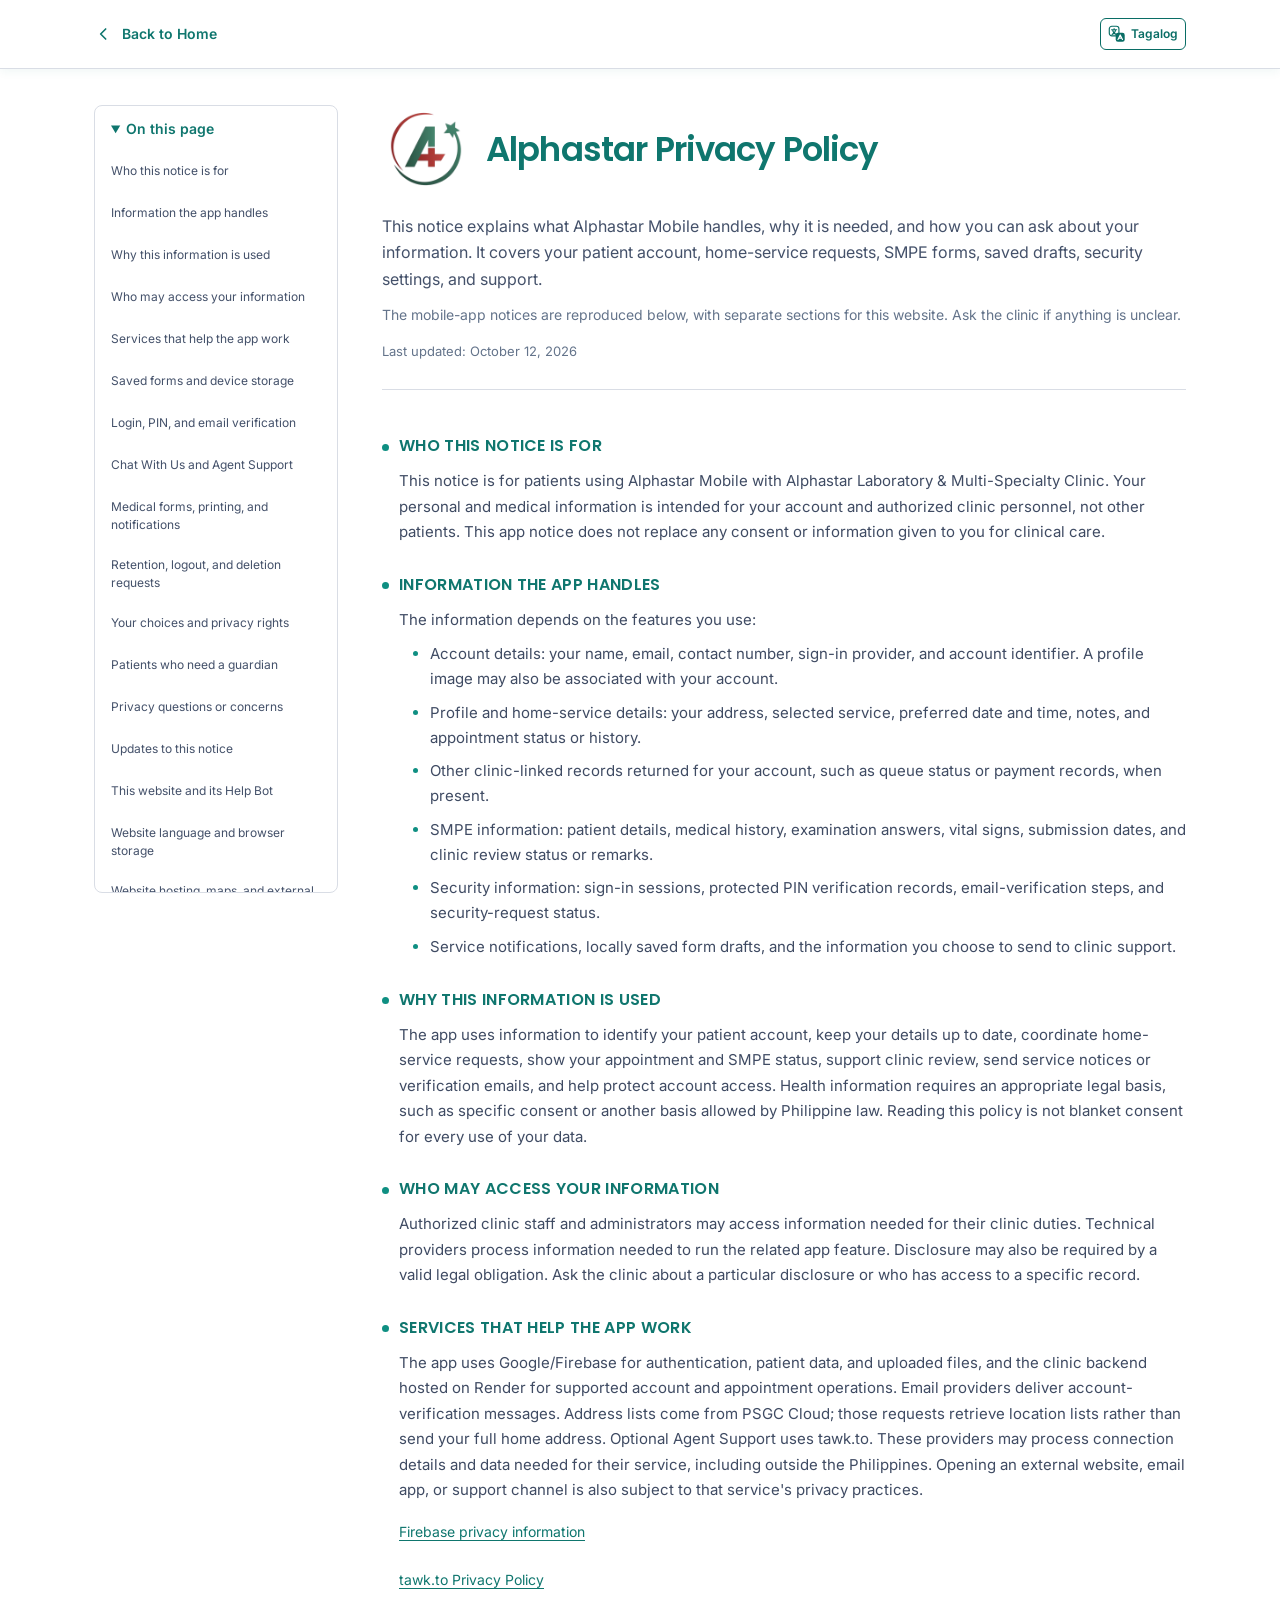
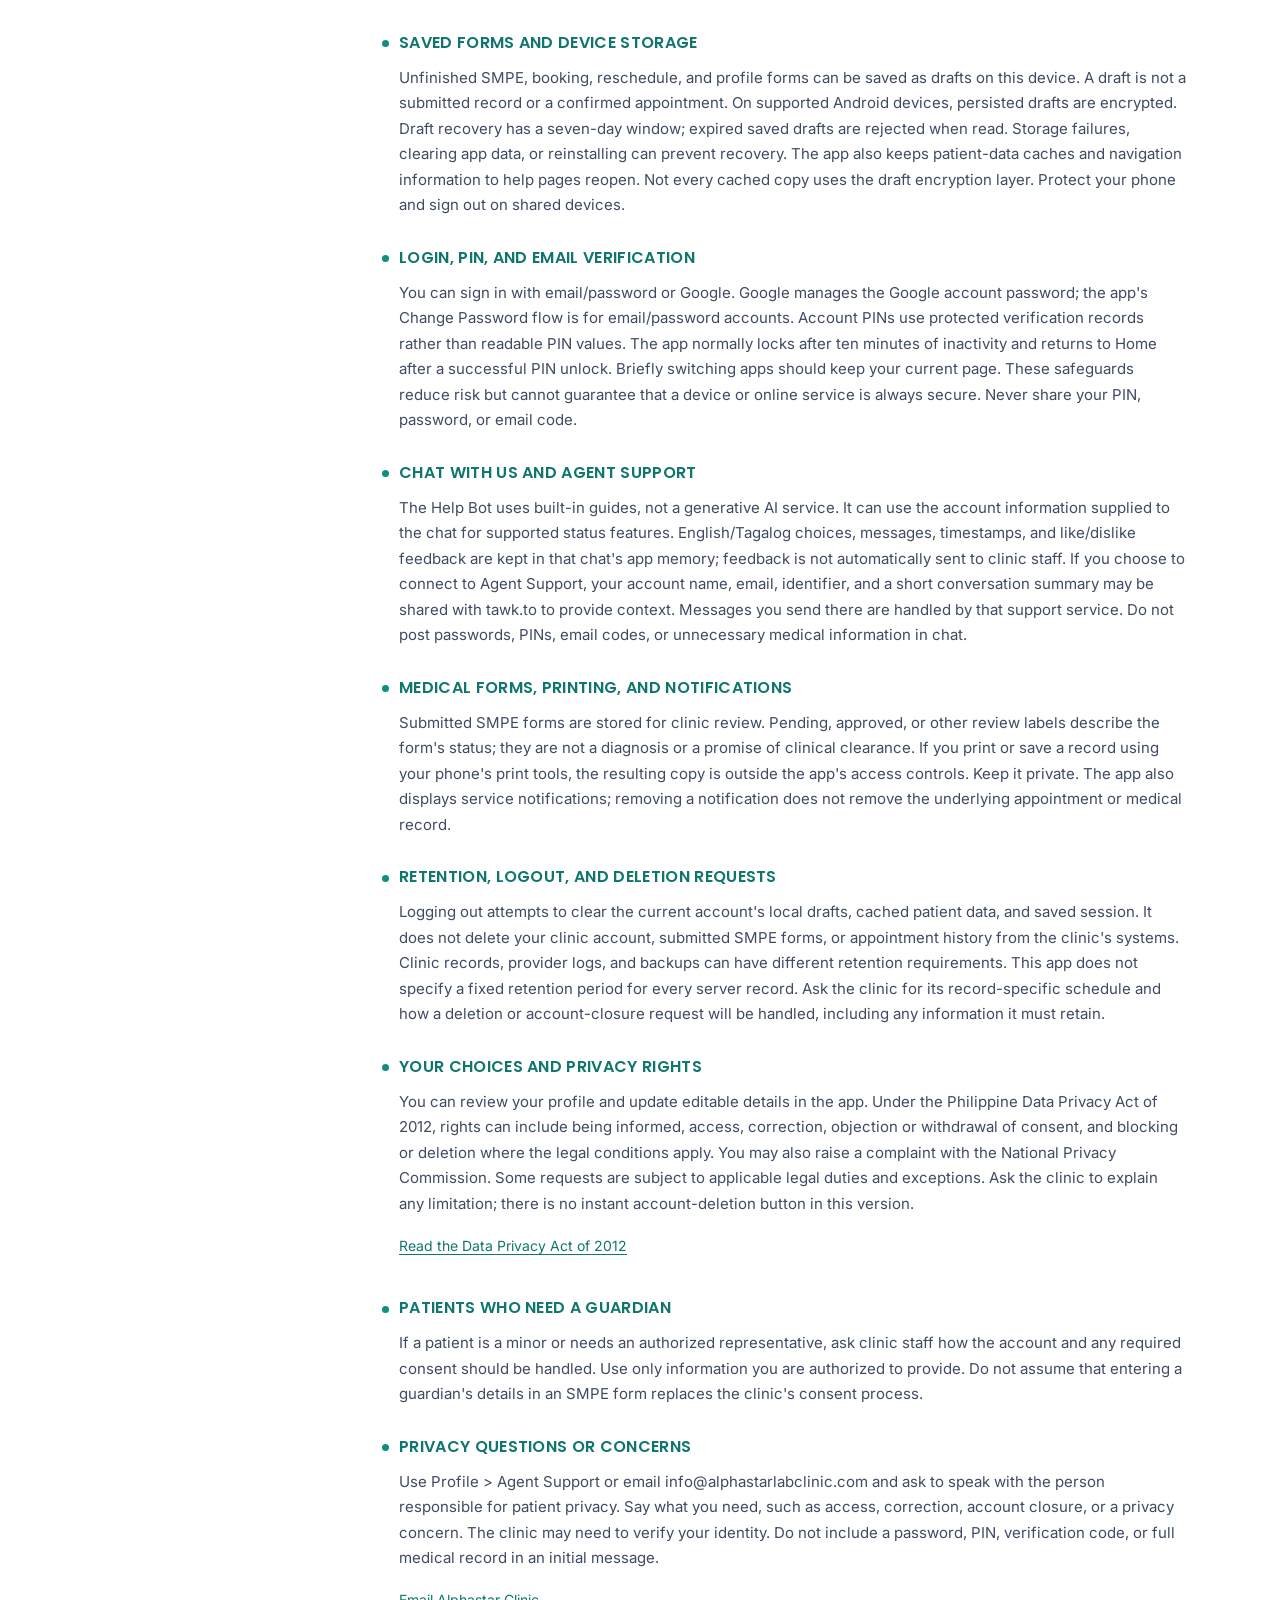
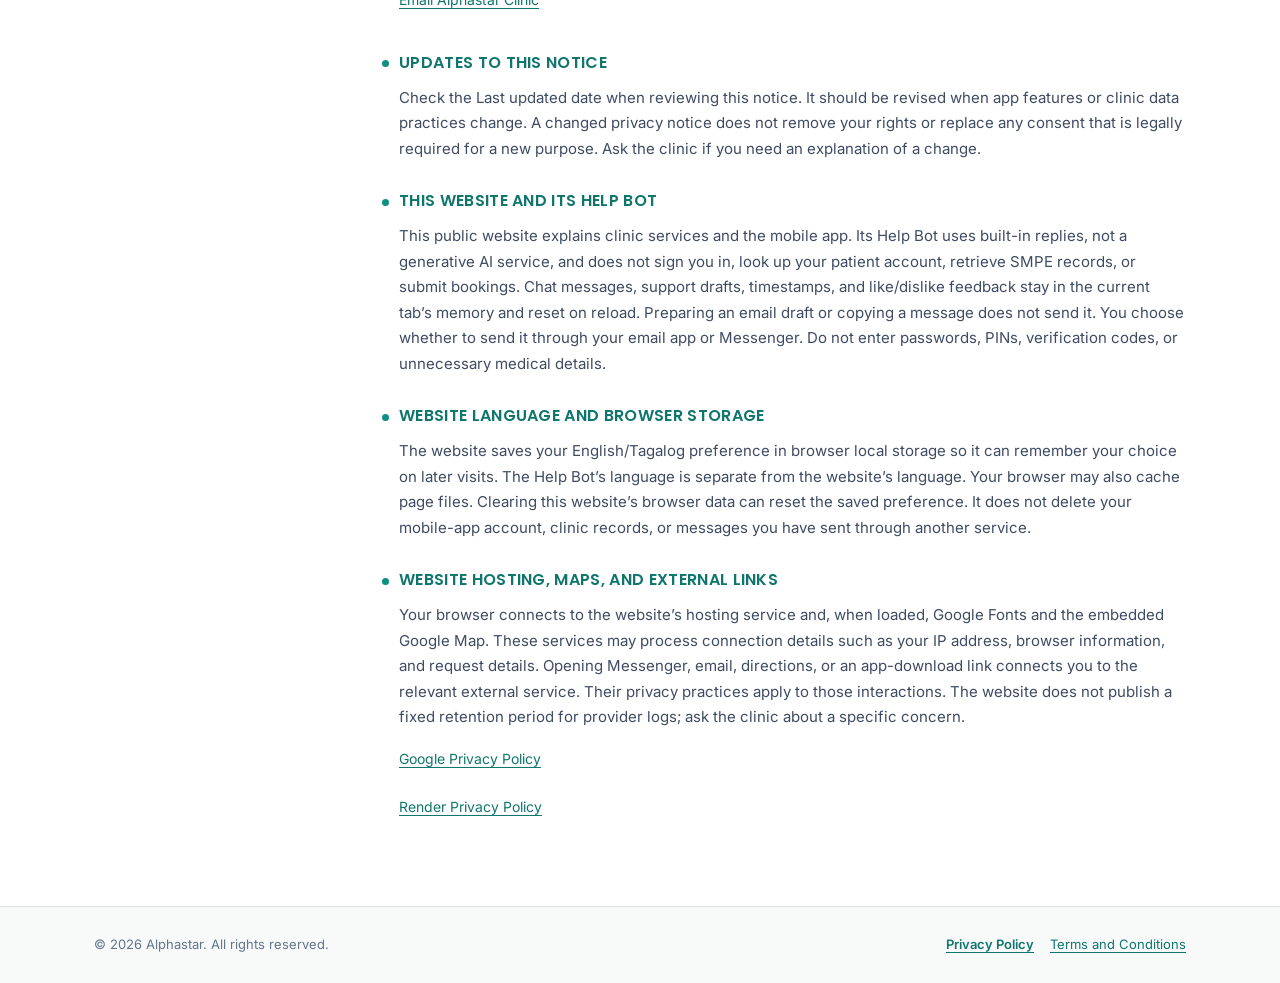
==== privacy-policy.html @ 45f499fe "Simplify privacy and terms page headings" ====
<!DOCTYPE html>
<!-- Generated by scripts/build-legal-pages.cjs. English app wording comes from src/lib/legalNotices.ts in alphastar-mobile. -->
<html lang="en">
<head>
  <meta charset="UTF-8"/>
  <meta name="viewport" content="width=device-width, initial-scale=1.0"/>
  <title data-i18n="legal.privacyPageTitle">Privacy Policy | Alphastar</title>
  <meta name="description" data-i18n-content="legal.privacyDescription" content="Read how Alphastar Mobile and this website handle information, and how to ask about your privacy."/>
  <link rel="canonical" href="https://alphastarkasiglahan.com/privacy-policy.html"/>
  <link rel="icon" type="image/png" href="assets/images/alphastarlogo.png"/>
  <link rel="preconnect" href="https://fonts.googleapis.com"/>
  <link rel="preconnect" href="https://fonts.gstatic.com" crossorigin/>
  <link href="https://fonts.googleapis.com/css2?family=Inter:wght@400;600;700&amp;family=Poppins:wght@600&amp;display=swap" rel="stylesheet"/>
  <link rel="stylesheet" href="assets/css/main.css"/>
  <link rel="stylesheet" href="assets/css/site-language.css?v=20261012-6"/>
  <link rel="stylesheet" href="assets/css/legal.css?v=20261012-2"/>
</head>
<body class="legal-page" data-legal-notice="privacy">
  <a href="#legal-document" class="legal-skip-link"><span data-i18n="legal.skip">Skip to content</span></a>
  <header class="legal-toolbar">
    <div class="legal-toolbar-inner">
      <a href="index.html#home" class="legal-home-link"><svg viewBox="0 0 24 24" fill="none" aria-hidden="true"><path d="m14 6-6 6 6 6" stroke="currentColor" stroke-width="2" stroke-linecap="round" stroke-linejoin="round"/></svg><span data-i18n="legal.home">Back to Home</span></a>
      <button type="button" class="site-language-toggle language-switch" id="site-language-toggle" aria-label="Switch website to Tagalog" title="Switch website to Tagalog" hidden><span class="language-switch-box"><svg class="language-switch-icon" viewBox="0 0 28 28" fill="none" aria-hidden="true" focusable="false"><rect x="2" y="2" width="15" height="15" rx="4" stroke="currentColor" stroke-width="1.8"/><path d="M5.5 7.5h8M9.5 5.5v2M7.2 7.5c.4 3.7 2.4 5.8 5.5 7.4M11.8 7.5c-.4 3.7-2.4 5.8-5.5 7.4" stroke="currentColor" stroke-width="1.6" stroke-linecap="round" stroke-linejoin="round"/><rect x="12" y="12" width="14" height="14" rx="3.5" fill="currentColor"/><path d="m15.5 22.5 3.5-7 3.5 7M16.5 20.5h5" stroke="#fff" stroke-width="1.8" stroke-linecap="round" stroke-linejoin="round"/></svg><span class="site-language-label">Tagalog</span></span></button>
    </div>
  </header>
  <main class="legal-layout">
    <article class="legal-document" id="legal-document" aria-labelledby="legal-title" tabindex="-1">
      <div class="legal-introduction">
        <div class="legal-brand-row"><img class="legal-brand-logo" src="assets/images/alphastarlogo.png" alt="" width="88" height="88"/><h1 class="legal-title" id="legal-title"><span>Alphastar</span> <span data-i18n="legal.privacy">Privacy Policy</span></h1></div>
        <p class="legal-lead" data-i18n="legal.privacy.introduction">This notice explains what Alphastar Mobile handles, why it is needed, and how you can ask about your information. It covers your patient account, home-service requests, SMPE forms, saved drafts, security settings, and support.</p>
        <p class="legal-scope"><span data-i18n="legal.scope">The mobile-app notices are reproduced below, with separate sections for this website. Ask the clinic if anything is unclear.</span></p>
        <p class="legal-updated"><span data-i18n="legal.updated">Last updated:</span> <time datetime="2026-10-12"><span data-i18n="legal.updatedDate">October 12, 2026</span></time></p>
        <hr class="legal-rule"/>
      </div>
      <details class="legal-contents"><summary><span data-i18n="legal.contents">On this page</span></summary><nav aria-label="On this page" data-i18n-aria-label="legal.contents"><ul><li><a href="#scope"><span data-i18n="legal.privacy.scope.title">Who this notice is for</span></a></li>
<li><a href="#information"><span data-i18n="legal.privacy.information.title">Information the app handles</span></a></li>
<li><a href="#purposes"><span data-i18n="legal.privacy.purposes.title">Why this information is used</span></a></li>
<li><a href="#access"><span data-i18n="legal.privacy.access.title">Who may access your information</span></a></li>
<li><a href="#providers"><span data-i18n="legal.privacy.providers.title">Services that help the app work</span></a></li>
<li><a href="#drafts"><span data-i18n="legal.privacy.drafts.title">Saved forms and device storage</span></a></li>
<li><a href="#security"><span data-i18n="legal.privacy.security.title">Login, PIN, and email verification</span></a></li>
<li><a href="#chat"><span data-i18n="legal.privacy.chat.title">Chat With Us and Agent Support</span></a></li>
<li><a href="#records"><span data-i18n="legal.privacy.records.title">Medical forms, printing, and notifications</span></a></li>
<li><a href="#retention"><span data-i18n="legal.privacy.retention.title">Retention, logout, and deletion requests</span></a></li>
<li><a href="#choices"><span data-i18n="legal.privacy.choices.title">Your choices and privacy rights</span></a></li>
<li><a href="#minors"><span data-i18n="legal.privacy.minors.title">Patients who need a guardian</span></a></li>
<li><a href="#contact"><span data-i18n="legal.privacy.contact.title">Privacy questions or concerns</span></a></li>
<li><a href="#updates"><span data-i18n="legal.privacy.updates.title">Updates to this notice</span></a></li>
<li><a href="#website-chat"><span data-i18n="legal.privacy.website-chat.title">This website and its Help Bot</span></a></li>
<li><a href="#website-storage"><span data-i18n="legal.privacy.website-storage.title">Website language and browser storage</span></a></li>
<li><a href="#website-providers"><span data-i18n="legal.privacy.website-providers.title">Website hosting, maps, and external links</span></a></li></ul></nav></details>
      <div class="legal-sections"><section class="legal-section" id="scope" aria-labelledby="scope-title">
<h2 id="scope-title" tabindex="-1" data-i18n="legal.privacy.scope.title">Who this notice is for</h2>
<p data-i18n="legal.privacy.scope.body">This notice is for patients using Alphastar Mobile with Alphastar Laboratory &amp; Multi-Specialty Clinic. Your personal and medical information is intended for your account and authorized clinic personnel, not other patients. This app notice does not replace any consent or information given to you for clinical care.</p>


</section>
<section class="legal-section" id="information" aria-labelledby="information-title">
<h2 id="information-title" tabindex="-1" data-i18n="legal.privacy.information.title">Information the app handles</h2>
<p data-i18n="legal.privacy.information.body">The information depends on the features you use:</p>
<ul><li><span data-i18n="legal.privacy.information.bullet0">Account details: your name, email, contact number, sign-in provider, and account identifier. A profile image may also be associated with your account.</span></li>
<li><span data-i18n="legal.privacy.information.bullet1">Profile and home-service details: your address, selected service, preferred date and time, notes, and appointment status or history.</span></li>
<li><span data-i18n="legal.privacy.information.bullet2">Other clinic-linked records returned for your account, such as queue status or payment records, when present.</span></li>
<li><span data-i18n="legal.privacy.information.bullet3">SMPE information: patient details, medical history, examination answers, vital signs, submission dates, and clinic review status or remarks.</span></li>
<li><span data-i18n="legal.privacy.information.bullet4">Security information: sign-in sessions, protected PIN verification records, email-verification steps, and security-request status.</span></li>
<li><span data-i18n="legal.privacy.information.bullet5">Service notifications, locally saved form drafts, and the information you choose to send to clinic support.</span></li></ul>

</section>
<section class="legal-section" id="purposes" aria-labelledby="purposes-title">
<h2 id="purposes-title" tabindex="-1" data-i18n="legal.privacy.purposes.title">Why this information is used</h2>
<p data-i18n="legal.privacy.purposes.body">The app uses information to identify your patient account, keep your details up to date, coordinate home-service requests, show your appointment and SMPE status, support clinic review, send service notices or verification emails, and help protect account access. Health information requires an appropriate legal basis, such as specific consent or another basis allowed by Philippine law. Reading this policy is not blanket consent for every use of your data.</p>


</section>
<section class="legal-section" id="access" aria-labelledby="access-title">
<h2 id="access-title" tabindex="-1" data-i18n="legal.privacy.access.title">Who may access your information</h2>
<p data-i18n="legal.privacy.access.body">Authorized clinic staff and administrators may access information needed for their clinic duties. Technical providers process information needed to run the related app feature. Disclosure may also be required by a valid legal obligation. Ask the clinic about a particular disclosure or who has access to a specific record.</p>


</section>
<section class="legal-section" id="providers" aria-labelledby="providers-title">
<h2 id="providers-title" tabindex="-1" data-i18n="legal.privacy.providers.title">Services that help the app work</h2>
<p data-i18n="legal.privacy.providers.body">The app uses Google/Firebase for authentication, patient data, and uploaded files, and the clinic backend hosted on Render for supported account and appointment operations. Email providers deliver account-verification messages. Address lists come from PSGC Cloud; those requests retrieve location lists rather than send your full home address. Optional Agent Support uses tawk.to. These providers may process connection details and data needed for their service, including outside the Philippines. Opening an external website, email app, or support channel is also subject to that service&#39;s privacy practices.</p>

<div class="legal-references"><a href="https://firebase.google.com/support/privacy" target="_blank" rel="noopener noreferrer"><span data-i18n="legal.link.Firebase privacy information">Firebase privacy information</span></a>
<a href="https://www.tawk.to/privacy-policy/" target="_blank" rel="noopener noreferrer"><span data-i18n="legal.link.tawk.to Privacy Policy">tawk.to Privacy Policy</span></a></div>
</section>
<section class="legal-section" id="drafts" aria-labelledby="drafts-title">
<h2 id="drafts-title" tabindex="-1" data-i18n="legal.privacy.drafts.title">Saved forms and device storage</h2>
<p data-i18n="legal.privacy.drafts.body">Unfinished SMPE, booking, reschedule, and profile forms can be saved as drafts on this device. A draft is not a submitted record or a confirmed appointment. On supported Android devices, persisted drafts are encrypted. Draft recovery has a seven-day window; expired saved drafts are rejected when read. Storage failures, clearing app data, or reinstalling can prevent recovery. The app also keeps patient-data caches and navigation information to help pages reopen. Not every cached copy uses the draft encryption layer. Protect your phone and sign out on shared devices.</p>


</section>
<section class="legal-section" id="security" aria-labelledby="security-title">
<h2 id="security-title" tabindex="-1" data-i18n="legal.privacy.security.title">Login, PIN, and email verification</h2>
<p data-i18n="legal.privacy.security.body">You can sign in with email/password or Google. Google manages the Google account password; the app&#39;s Change Password flow is for email/password accounts. Account PINs use protected verification records rather than readable PIN values. The app normally locks after ten minutes of inactivity and returns to Home after a successful PIN unlock. Briefly switching apps should keep your current page. These safeguards reduce risk but cannot guarantee that a device or online service is always secure. Never share your PIN, password, or email code.</p>


</section>
<section class="legal-section" id="chat" aria-labelledby="chat-title">
<h2 id="chat-title" tabindex="-1" data-i18n="legal.privacy.chat.title">Chat With Us and Agent Support</h2>
<p data-i18n="legal.privacy.chat.body">The Help Bot uses built-in guides, not a generative AI service. It can use the account information supplied to the chat for supported status features. English/Tagalog choices, messages, timestamps, and like/dislike feedback are kept in that chat&#39;s app memory; feedback is not automatically sent to clinic staff. If you choose to connect to Agent Support, your account name, email, identifier, and a short conversation summary may be shared with tawk.to to provide context. Messages you send there are handled by that support service. Do not post passwords, PINs, email codes, or unnecessary medical information in chat.</p>


</section>
<section class="legal-section" id="records" aria-labelledby="records-title">
<h2 id="records-title" tabindex="-1" data-i18n="legal.privacy.records.title">Medical forms, printing, and notifications</h2>
<p data-i18n="legal.privacy.records.body">Submitted SMPE forms are stored for clinic review. Pending, approved, or other review labels describe the form&#39;s status; they are not a diagnosis or a promise of clinical clearance. If you print or save a record using your phone&#39;s print tools, the resulting copy is outside the app&#39;s access controls. Keep it private. The app also displays service notifications; removing a notification does not remove the underlying appointment or medical record.</p>


</section>
<section class="legal-section" id="retention" aria-labelledby="retention-title">
<h2 id="retention-title" tabindex="-1" data-i18n="legal.privacy.retention.title">Retention, logout, and deletion requests</h2>
<p data-i18n="legal.privacy.retention.body">Logging out attempts to clear the current account&#39;s local drafts, cached patient data, and saved session. It does not delete your clinic account, submitted SMPE forms, or appointment history from the clinic&#39;s systems. Clinic records, provider logs, and backups can have different retention requirements. This app does not specify a fixed retention period for every server record. Ask the clinic for its record-specific schedule and how a deletion or account-closure request will be handled, including any information it must retain.</p>


</section>
<section class="legal-section" id="choices" aria-labelledby="choices-title">
<h2 id="choices-title" tabindex="-1" data-i18n="legal.privacy.choices.title">Your choices and privacy rights</h2>
<p data-i18n="legal.privacy.choices.body">You can review your profile and update editable details in the app. Under the Philippine Data Privacy Act of 2012, rights can include being informed, access, correction, objection or withdrawal of consent, and blocking or deletion where the legal conditions apply. You may also raise a complaint with the National Privacy Commission. Some requests are subject to applicable legal duties and exceptions. Ask the clinic to explain any limitation; there is no instant account-deletion button in this version.</p>

<div class="legal-references"><a href="https://privacy.gov.ph/data-privacy-act/" target="_blank" rel="noopener noreferrer"><span data-i18n="legal.link.Read the Data Privacy Act of 2012">Read the Data Privacy Act of 2012</span></a></div>
</section>
<section class="legal-section" id="minors" aria-labelledby="minors-title">
<h2 id="minors-title" tabindex="-1" data-i18n="legal.privacy.minors.title">Patients who need a guardian</h2>
<p data-i18n="legal.privacy.minors.body">If a patient is a minor or needs an authorized representative, ask clinic staff how the account and any required consent should be handled. Use only information you are authorized to provide. Do not assume that entering a guardian&#39;s details in an SMPE form replaces the clinic&#39;s consent process.</p>


</section>
<section class="legal-section" id="contact" aria-labelledby="contact-title">
<h2 id="contact-title" tabindex="-1" data-i18n="legal.privacy.contact.title">Privacy questions or concerns</h2>
<p data-i18n="legal.privacy.contact.body">Use Profile &gt; Agent Support or email info@alphastarlabclinic.com and ask to speak with the person responsible for patient privacy. Say what you need, such as access, correction, account closure, or a privacy concern. The clinic may need to verify your identity. Do not include a password, PIN, verification code, or full medical record in an initial message.</p>

<div class="legal-references"><a href="mailto:info@alphastarlabclinic.com"><span data-i18n="legal.link.Email Alphastar Clinic">Email Alphastar Clinic</span></a></div>
</section>
<section class="legal-section" id="updates" aria-labelledby="updates-title">
<h2 id="updates-title" tabindex="-1" data-i18n="legal.privacy.updates.title">Updates to this notice</h2>
<p data-i18n="legal.privacy.updates.body">Check the Last updated date when reviewing this notice. It should be revised when app features or clinic data practices change. A changed privacy notice does not remove your rights or replace any consent that is legally required for a new purpose. Ask the clinic if you need an explanation of a change.</p>


</section>
<section class="legal-section" id="website-chat" aria-labelledby="website-chat-title">
<h2 id="website-chat-title" tabindex="-1" data-i18n="legal.privacy.website-chat.title">This website and its Help Bot</h2>
<p data-i18n="legal.privacy.website-chat.body">This public website explains clinic services and the mobile app. Its Help Bot uses built-in replies, not a generative AI service, and does not sign you in, look up your patient account, retrieve SMPE records, or submit bookings. Chat messages, support drafts, timestamps, and like/dislike feedback stay in the current tab’s memory and reset on reload. Preparing an email draft or copying a message does not send it. You choose whether to send it through your email app or Messenger. Do not enter passwords, PINs, verification codes, or unnecessary medical details.</p>


</section>
<section class="legal-section" id="website-storage" aria-labelledby="website-storage-title">
<h2 id="website-storage-title" tabindex="-1" data-i18n="legal.privacy.website-storage.title">Website language and browser storage</h2>
<p data-i18n="legal.privacy.website-storage.body">The website saves your English/Tagalog preference in browser local storage so it can remember your choice on later visits. The Help Bot’s language is separate from the website’s language. Your browser may also cache page files. Clearing this website’s browser data can reset the saved preference. It does not delete your mobile-app account, clinic records, or messages you have sent through another service.</p>


</section>
<section class="legal-section" id="website-providers" aria-labelledby="website-providers-title">
<h2 id="website-providers-title" tabindex="-1" data-i18n="legal.privacy.website-providers.title">Website hosting, maps, and external links</h2>
<p data-i18n="legal.privacy.website-providers.body">Your browser connects to the website’s hosting service and, when loaded, Google Fonts and the embedded Google Map. These services may process connection details such as your IP address, browser information, and request details. Opening Messenger, email, directions, or an app-download link connects you to the relevant external service. Their privacy practices apply to those interactions. The website does not publish a fixed retention period for provider logs; ask the clinic about a specific concern.</p>

<div class="legal-references"><a href="https://policies.google.com/privacy" target="_blank" rel="noopener noreferrer"><span data-i18n="legal.link.Google Privacy Policy">Google Privacy Policy</span></a>
<a href="https://render.com/privacy" target="_blank" rel="noopener noreferrer"><span data-i18n="legal.link.Render Privacy Policy">Render Privacy Policy</span></a></div>
</section></div>
    </article>
  </main>
  <footer class="legal-footer"><div class="legal-footer-inner"><p>&copy; <span id="current-year">2026</span> Alphastar. <span data-i18n="footer.rights">All rights reserved.</span></p><nav aria-label="Legal information" data-i18n-aria-label="legal.legalNavigation"><a href="privacy-policy.html" aria-current="page"><span data-i18n="legal.privacy">Privacy Policy</span></a><a href="terms-and-conditions.html"><span data-i18n="legal.terms">Terms and Conditions</span></a></nav></div></footer>
  <script src="assets/js/legal-translations.js?v=20261012-2"></script>
  <script src="assets/js/site-language.js?v=20261012-2"></script>
  <script src="assets/js/legal-notices.js?v=20261012-1"></script>
</body>
</html>
---- assets/css/main.css ----
:root {
  --primary: #0D847B;
  --primary-dark: #0D847B;
  --primary-light: #EAF7F5;
  --primary-mid: #CFEDEA;
  --accent: #0D847B;
  --accent-light: #EAF7F5;
  --accent-border: #A8DDD8;
  --white: #FFFFFF;
  --gray-50: #F8FAFA;
  --gray-100: #F8FAFA;
  --gray-200: #E7E9EA;
  --gray-300: #E7E9EA;
  --gray-400: #717780;
  --gray-500: #717780;
  --gray-600: #717780;
  --gray-700: #111418;
  --gray-800: #111418;
  --gray-900: #0B0D0E;
  --yellow-300: #0D847B;
  --yellow-400: #0D847B;
  --green-400: #0D847B;
  --green-500: #0D847B;
  --blue-500: #0D847B;
  --shadow-sm: 0 1px 2px rgba(11, 13, 14, 0.06);
  --shadow-md: 0 4px 12px rgba(11, 13, 14, 0.08);
  --shadow-lg: 0 8px 24px rgba(11, 13, 14, 0.12);
  --shadow-xl: 0 16px 40px rgba(11, 13, 14, 0.16);
  --radius-md: 16px;
  --radius-lg: 24px;
  --radius-pill: 9999px;
  --section-pad: 80px;
}

*,
*::before,
*::after {
  box-sizing: border-box;
  margin: 0;
  padding: 0;
}

html {
  scroll-behavior: smooth;
  font-size: 16px;
  overflow-x: clip;
}

body {
  font-family: 'Inter', sans-serif;
  color: var(--gray-900);
  background:
    radial-gradient(circle at top left, rgba(13, 132, 123, 0.08), transparent 26%),
    linear-gradient(180deg, #FFFFFF, #FFFFFF 38%, #FFFFFF 100%);
  line-height: 1.6;
  min-width: 0;
  overflow-x: hidden;
}

body.menu-open {
  overflow: hidden;
}

img,
canvas {
  display: block;
  max-width: 100%;
}

a {
  color: inherit;
  text-decoration: none;
}

button,
input,
select,
textarea {
  font: inherit;
}

button {
  background: none;
  border: 0;
  cursor: pointer;
}

input,
select,
textarea {
  width: 100%;
}

ul {
  list-style: none;
}

.visually-hidden {
  position: absolute !important;
  width: 1px !important;
  height: 1px !important;
  padding: 0 !important;
  margin: -1px !important;
  overflow: hidden !important;
  clip: rect(0, 0, 0, 0) !important;
  white-space: nowrap !important;
  border: 0 !important;
}

section {
  padding: var(--section-pad) 0;
}

section[id] {
  scroll-margin-top: calc(var(--navbar-height, 108px) + 8px);
}

.container {
  width: 100%;
  min-width: 0;
  max-width: 1280px;
  margin: 0 auto;
  padding: 0 16px;
}

@media (min-width: 640px) {
  .container {
    padding: 0 24px;
  }
}

@media (min-width: 1024px) {
  .container {
    padding: 0 32px;
  }
}

h1,
h2,
h3,
h4 {
  color: var(--gray-900);
  letter-spacing: -0.03em;
  line-height: 1.1;
}

h1 {
  font-size: clamp(2.75rem, 5vw, 4.75rem);
}

h2 {
  font-size: clamp(2rem, 4vw, 3.25rem);
}

h3 {
  font-size: clamp(1.15rem, 2vw, 1.4rem);
}

p {
  color: var(--gray-600);
}

.text-teal {
  color: var(--primary);
}

.text-red {
  color: var(--accent);
}

.text-white {
  color: var(--white);
}

.text-yellow {
  color: var(--yellow-300);
}

.text-teal-light {
  color: #CFEDEA;
}

.teal-text {
  color: var(--primary);
}

.red-text {
  color: var(--accent);
}

.section-badge {
  display: inline-flex;
  align-items: center;
  gap: 8px;
  padding: 7px 16px;
  border-radius: var(--radius-pill);
  font-size: 0.92rem;
  font-weight: 600;
}

.teal-badge {
  background: var(--primary-light);
  color: var(--primary-dark);
  border: 1px solid var(--primary-mid);
}

.red-badge {
  background: var(--accent-light);
  color: var(--accent);
  border: 1px solid var(--accent-border);
}

.section-header {
  text-align: center;
  margin-bottom: 56px;
}

.section-header h2 {
  margin: 14px 0 16px;
}

.section-header p {
  max-width: 720px;
  margin: 0 auto;
  font-size: 1.08rem;
}

.btn-primary,
.btn-outline-teal,
.btn-white-teal,
.btn-outline-white,
.btn-book-now,
.btn-white-red,
.btn-submit {
  display: inline-flex;
  align-items: center;
  justify-content: center;
  gap: 10px;
  border-radius: var(--radius-pill);
  font-weight: 700;
  transition: all 0.3s ease;
}

.btn-primary,
.btn-book-now,
.btn-submit,
.btn-teal-full {
  background: linear-gradient(135deg, var(--primary), var(--primary-dark));
  color: var(--white);
  box-shadow: var(--shadow-md);
}

.btn-primary,
.btn-outline-teal,
.btn-book-now,
.btn-white-teal,
.btn-outline-white,
.btn-white-red,
.btn-submit {
  padding: 14px 28px;
}

.btn-primary:hover,
.btn-book-now:hover,
.btn-submit:hover,
.btn-teal-full:hover {
  transform: translateY(-2px);
  box-shadow: var(--shadow-lg);
}

.btn-outline-teal {
  color: var(--primary-dark);
  border: 2px solid rgba(13, 132, 123, 0.35);
  background: rgba(255, 255, 255, 0.75);
}

.btn-outline-teal:hover {
  background: var(--primary);
  border-color: var(--primary);
  color: var(--white);
}

.btn-teal-full,
.btn-outline-teal-full {
  width: 100%;
  border-radius: 14px;
  padding: 14px 18px;
  font-weight: 700;
  transition: all 0.3s ease;
  text-align: center;
}

.btn-teal-full:hover {
  transform: translateY(-2px);
}

.btn-outline-teal-full {
  border: 1px solid rgba(13, 132, 123, 0.24);
  background: rgba(255, 255, 255, 0.9);
  color: var(--primary-dark);
}

.btn-outline-teal-full:hover {
  background: var(--primary-light);
}

.btn-white-teal {
  background: var(--white);
  color: var(--primary-dark);
}

.btn-white-teal:hover {
  background: var(--primary-light);
  transform: translateY(-2px);
}

.btn-outline-white {
  border: 2px solid rgba(255, 255, 255, 0.75);
  color: var(--white);
}

.btn-outline-white:hover {
  background: var(--white);
  color: var(--primary-dark);
}

.btn-white-red {
  background: var(--white);
  color: var(--accent);
}

.btn-white-red:hover {
  transform: translateY(-2px);
  background: var(--primary-light);
}

.pulse-dot {
  width: 8px;
  height: 8px;
  border-radius: 50%;
  display: inline-block;
  background: var(--primary);
  animation: pulse 2s infinite;
}

.green-pulse {
  background: var(--green-500);
}

.status-dot-closed {
  animation: none;
  background: #717780 !important;
}

.white-pulse {
  background: var(--white);
}

.teal-icon-bg,
.red-icon-bg,
.blue-icon-bg,
.teal-icon-bg-sm {
  display: inline-flex;
  align-items: center;
  justify-content: center;
  border-radius: 16px;
  color: var(--white);
  font-size: 0.82rem;
  font-weight: 800;
}

.teal-icon-bg {
  background: linear-gradient(135deg, var(--primary), var(--primary-dark));
}

.red-icon-bg {
  background: linear-gradient(135deg, var(--primary), var(--primary));
}

.blue-icon-bg {
  background: linear-gradient(135deg, var(--primary), var(--primary));
}

.teal-icon-bg-sm {
  background: rgba(13, 132, 123, 0.14);
  color: var(--primary-dark);
}

.reveal {
  opacity: 0;
  transform: translateY(28px);
  transition: opacity 0.65s ease, transform 0.65s ease;
}

.reveal.is-visible {
  opacity: 1;
  transform: translateY(0);
}

.site-toast {
  position: fixed;
  right: 20px;
  bottom: 20px;
  z-index: 1200;
  max-width: 360px;
  background: rgba(11, 13, 14, 0.96);
  color: var(--white);
  padding: 14px 18px;
  border-radius: 16px;
  box-shadow: var(--shadow-xl);
}

@keyframes pulse {
  0%,
  100% {
    opacity: 1;
    transform: scale(1);
  }
  50% {
    opacity: 0.45;
    transform: scale(1.15);
  }
}

*:focus-visible {
  outline: 3px solid rgba(13, 132, 123, 0.25);
  outline-offset: 3px;
}

.navbar-logo-image,
.footer-logo-image {
  display: block;
  max-width: 100%;
  height: auto;
  object-fit: contain;
}

.navbar-logo-image {
  width: min(168px, 38vw);
}

.footer-logo-image {
  width: min(180px, 58vw);
}

@media (max-width: 639px) {
  :root {
    --section-pad: 56px;
  }

  .section-header {
    margin-bottom: 40px;
  }

  .section-header h2 {
    margin: 12px 0 14px;
    font-size: clamp(1.9rem, 9vw, 2.35rem);
  }

  .section-header p {
    font-size: 0.96rem;
    line-height: 1.7;
  }

  .section-badge {
    padding: 6px 12px;
    font-size: 0.82rem;
  }

  .btn-primary,
  .btn-outline-teal,
  .btn-book-now,
  .btn-white-teal,
  .btn-outline-white,
  .btn-white-red,
  .btn-submit {
    padding: 13px 20px;
  }

  .site-toast {
    left: 16px;
    right: 16px;
    max-width: none;
  }
}

@media (prefers-reduced-motion: reduce) {
  html {
    scroll-behavior: auto;
  }

  *,
  *::before,
  *::after {
    animation-duration: 0.01ms !important;
    animation-iteration-count: 1 !important;
    transition-duration: 0.01ms !important;
    scroll-behavior: auto !important;
  }
}
---- assets/css/site-language.css ----
.language-switch {
  display: inline-flex;
  align-items: center;
  justify-content: center;
  flex: 0 0 auto;
  min-width: 44px;
  min-height: 44px;
  padding: 0;
  border: 0;
  border-radius: 0;
  background: transparent;
  box-shadow: none;
  font: inherit;
  font-size: 12px;
  font-weight: 600;
  line-height: 1.4;
  text-decoration: none;
  white-space: nowrap;
  transition: color 180ms ease;
  cursor: pointer;
}
.language-switch-box {
  box-sizing: border-box;
  display: inline-flex;
  align-items: center;
  justify-content: center;
  gap: 5px;
  height: 32px;
  padding: 5px 7px;
  border: 1px solid currentColor;
  border-radius: 6px;
  pointer-events: none;
}
.language-switch-icon {
  display: block;
  flex: 0 0 18px;
  width: 18px;
  height: 18px;
  max-width: 18px;
}
.site-language-toggle { color: #096d65; }
.site-language-label { white-space: nowrap; }
.site-language-toggle[hidden] { display: none; }
.site-language-toggle:hover { background: transparent; color: #0d847b; }
.site-language-toggle:focus-visible { outline: 2px solid #0d847b; outline-offset: 3px; }
.navbar-links { min-width: 0; }
.nav-link { white-space: nowrap; }
html.is-language-switching { scroll-behavior: auto; }
.is-language-switching .faq-answer { transition: none; }
html[lang="tl"] .hero-heading-line { white-space: normal; }
html[lang="tl"] .hero-heading {
  font-size: 28px;
  line-height: 1.08;
  overflow-wrap: break-word;
}
@media (max-width: 359px) {
  html[lang="tl"] .hero-heading { font-size: 24px; }
}
@media (min-width: 768px) and (max-width: 899px) {
  html[lang="tl"] .hero-heading { font-size: 32px; }
}
@media (min-width: 900px) and (max-width: 1199px) {
  html[lang="tl"] .hero-heading { font-size: 38px; }
}
@media (min-width: 1200px) {
  html[lang="tl"] .hero-heading { font-size: 42px; }
}

/* Longer Tagalog feature labels keep the same readable hierarchy and rows. */
html[lang="tl"] #why-us .why-card h3 {
  --why-heading-size: 26px;
  font-size: var(--why-heading-size);
  line-height: 1.2;
  min-height: 0;
}
html[lang="tl"] #why-us .why-release-title span { display: block; }
@media (min-width: 640px) {
  html[lang="tl"] #why-us .why-card h3 {
    --why-heading-size: 28px;
    min-height: calc(var(--why-heading-size) * 2.4);
  }
  @supports (grid-template-rows: subgrid) {
    html[lang="tl"] #why-us .why-card {
      grid-row: span 3;
      grid-template-rows: subgrid;
      row-gap: 16px;
    }
  }
}
@media (min-width: 640px) and (max-width: 1099px) {
  html[lang="tl"] #why-us .why-grid {
    grid-template-columns: repeat(2, minmax(0, 1fr));
  }
}
@media (min-width: 1100px) {
  html[lang="tl"] #why-us .why-card h3 {
    --why-heading-size: clamp(24px, 2.2vw, 30px);
  }
}
@media (max-width: 639px) {
  .navbar-inner { gap: 8px; }
  .navbar-logo .navbar-wordmark { width: clamp(130px, 39vw, 174px); }
  .navbar-cta-group { gap: 4px; }
  .language-switch-box { padding-inline: 6px; }
}
@media (min-width: 1100px) and (max-width: 1279px) {
  .navbar-inner { gap: 14px; }
  .navbar-links { gap: 12px; }
  .nav-link { font-size: 14px; }
}
---- assets/css/legal.css ----
.legal-page {
  background: #fff;
  color: #3f4b63;
}
.legal-page a:focus-visible,
.legal-page summary:focus-visible {
  outline: 2px solid #0d847b;
  outline-offset: 4px;
}
.legal-skip-link {
  position: fixed;
  top: 8px;
  left: 16px;
  z-index: 20;
  padding: 10px 14px;
  background: #fff;
  color: #0f766e;
  transform: translateY(-200%);
}
.legal-skip-link:focus { transform: none; }
.legal-toolbar {
  position: sticky;
  top: 0;
  z-index: 10;
  background: #fff;
  border-bottom: 1px solid #d9dde5;
  box-shadow: 0 3px 9px rgba(15, 118, 110, .06);
}
.legal-toolbar-inner {
  display: flex;
  flex-wrap: wrap;
  align-items: center;
  justify-content: space-between;
  gap: 12px;
  width: min(100%, 1140px);
  min-height: 68px;
  margin-inline: auto;
  padding: 8px 24px;
}
.legal-home-link {
  display: inline-flex;
  align-items: center;
  gap: 8px;
  min-width: 0;
  min-height: 44px;
  color: #0f766e;
  font-size: 14px;
  font-weight: 600;
}
.legal-home-link svg { flex: 0 0 20px; width: 20px; height: 20px; }
.legal-layout {
  display: grid;
  grid-template-columns: minmax(0, 1fr);
  gap: 24px;
  width: min(100%, 1140px);
  margin-inline: auto;
  padding: 36px 24px 48px;
}
.legal-document { min-width: 0; }
.legal-brand-row { display: flex; align-items: center; gap: 16px; margin-bottom: 20px; }
.legal-brand-logo { flex: 0 0 88px; width: 88px; height: 88px; object-fit: contain; }
.legal-title {
  min-width: 0;
  color: #0f766e;
  font-family: 'Poppins', 'Inter', sans-serif;
  font-size: clamp(24px, 3.2vw, 34px);
  font-weight: 600;
  line-height: 1.3;
  letter-spacing: -.025em;
  overflow-wrap: anywhere;
}
.legal-title span { display: inline; }
.legal-lead { color: #44516a; font-size: 16px; line-height: 1.65; }
.legal-scope { margin-top: 12px; color: #64748b; font-size: 14px; line-height: 1.6; }
.legal-updated { margin-top: 14px; color: #64748b; font-size: 13px; }
.legal-rule { margin: 28px 0; border: 0; border-top: 1px solid #d9dde5; }
.legal-contents { align-self: start; min-width: 0; margin-bottom: 28px; border: 1px solid #d9dde5; border-radius: 8px; }
.legal-contents summary { min-height: 44px; padding: 12px 16px; color: #0f766e; font-size: 14px; font-weight: 600; cursor: pointer; }
.legal-contents nav { padding: 0 16px 12px; }
.legal-contents ul { display: grid; gap: 2px; }
.legal-contents a { display: block; min-height: 44px; padding: 10px 0; color: #44516a; font-size: 13px; line-height: 1.5; }
.legal-contents a:hover { color: #0f766e; text-decoration: underline; text-underline-offset: 3px; }
.legal-section { padding: 0; margin-bottom: 28px; scroll-margin-top: 88px; }
.legal-section[id] { scroll-margin-top: 88px; }
.legal-section h2 {
  position: relative;
  padding-left: 17px;
  color: #0f766e;
  font-family: 'Poppins', 'Inter', sans-serif;
  font-size: 16px;
  font-weight: 600;
  line-height: 1.5;
  letter-spacing: .02em;
  text-transform: uppercase;
  overflow-wrap: anywhere;
}
.legal-section h2::before { content: ''; position: absolute; top: .6em; left: 0; width: 7px; height: 7px; border-radius: 4px; background: #0f8f82; }
.legal-section p { margin: 10px 0 0 17px; color: #3f4b63; font-size: 15px; line-height: 1.7; overflow-wrap: anywhere; }
.legal-section ul { margin: 10px 0 0 34px; padding-left: 14px; list-style: disc; }
.legal-section li { margin-top: 9px; font-size: 15px; line-height: 1.65; overflow-wrap: anywhere; }
.legal-section li::marker { color: #0f8f82; }
.legal-references { display: grid; justify-items: start; gap: 4px; margin: 8px 0 0 17px; }
.legal-references a { display: inline-flex; align-items: center; min-height: 44px; padding-block: 8px; color: #0f766e; font-size: 14px; text-decoration: underline; text-underline-offset: 3px; overflow-wrap: anywhere; }
.legal-footer { border-top: 1px solid #d9dde5; background: #f8fafa; }
.legal-footer-inner { display: flex; flex-wrap: wrap; align-items: center; justify-content: space-between; gap: 8px 24px; width: min(100%, 1140px); margin-inline: auto; padding: 16px 24px; }
.legal-footer p { color: #64748b; font-size: 13px; }
.legal-footer nav { display: flex; flex-wrap: wrap; align-items: center; gap: 4px 16px; }
.legal-footer a { display: inline-flex; align-items: center; min-height: 44px; color: #0f766e; font-size: 13px; text-decoration: underline; text-underline-offset: 3px; }
.legal-footer a[aria-current="page"] { font-weight: 600; }
@media (min-width: 1000px) {
  .legal-layout { grid-template-columns: 244px minmax(0, 1fr); gap: 44px; }
  .legal-document { display: contents; }
  .legal-introduction, .legal-sections { grid-column: 2; }
  .legal-introduction { grid-row: 1; }
  .legal-sections { grid-row: 2; }
  .legal-contents { position: sticky; top: 92px; grid-column: 1; grid-row: 1 / 3; max-height: calc(100dvh - 112px); margin: 0; overflow-y: auto; }
  .legal-contents a { font-size: 12px; min-height: 40px; }
  .legal-rule { margin-bottom: 0; }
}
@media (max-width: 639px) {
  .legal-toolbar-inner { min-height: 60px; padding-inline: 16px; }
  .legal-layout { padding: 24px 16px 32px; gap: 0; }
  .legal-brand-row { gap: 12px; margin-bottom: 16px; }
  .legal-brand-logo { flex-basis: 64px; width: 64px; height: 64px; }
  .legal-title { font-size: clamp(21px, 6vw, 27px); }
  .legal-lead { font-size: 15px; }
  .legal-section p, .legal-section li { font-size: 14px; line-height: 1.7; }
  .legal-footer-inner { display: grid; gap: 4px; padding: 16px; }
}
@media (prefers-reduced-motion: reduce) {
  .legal-page { scroll-behavior: auto; }
  html:has(.legal-page) { scroll-behavior: auto; }
}
@media print {
  .legal-toolbar, .legal-contents, .legal-footer, .legal-skip-link { display: none; }
  .legal-layout { display: block; width: 100%; padding: 0; }
  .legal-document { display: block; }
  .legal-section { break-inside: avoid; }
}
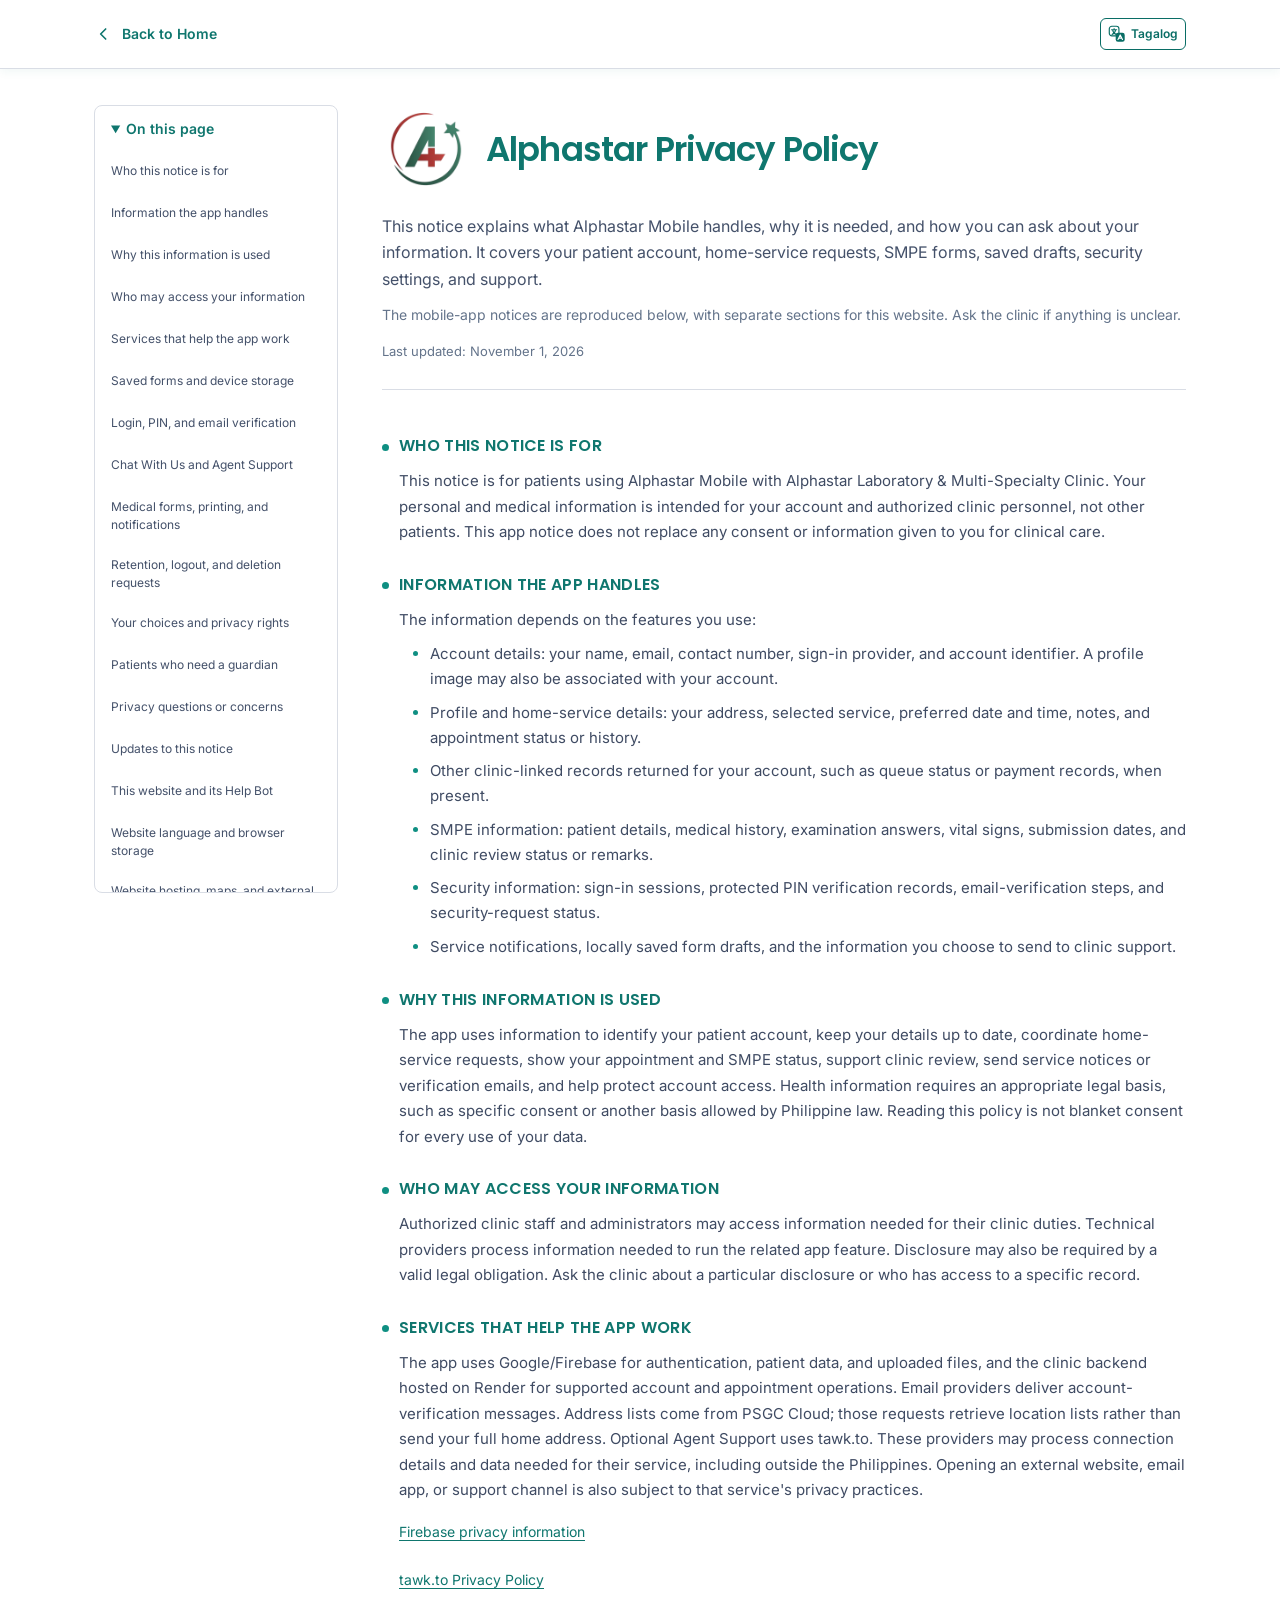
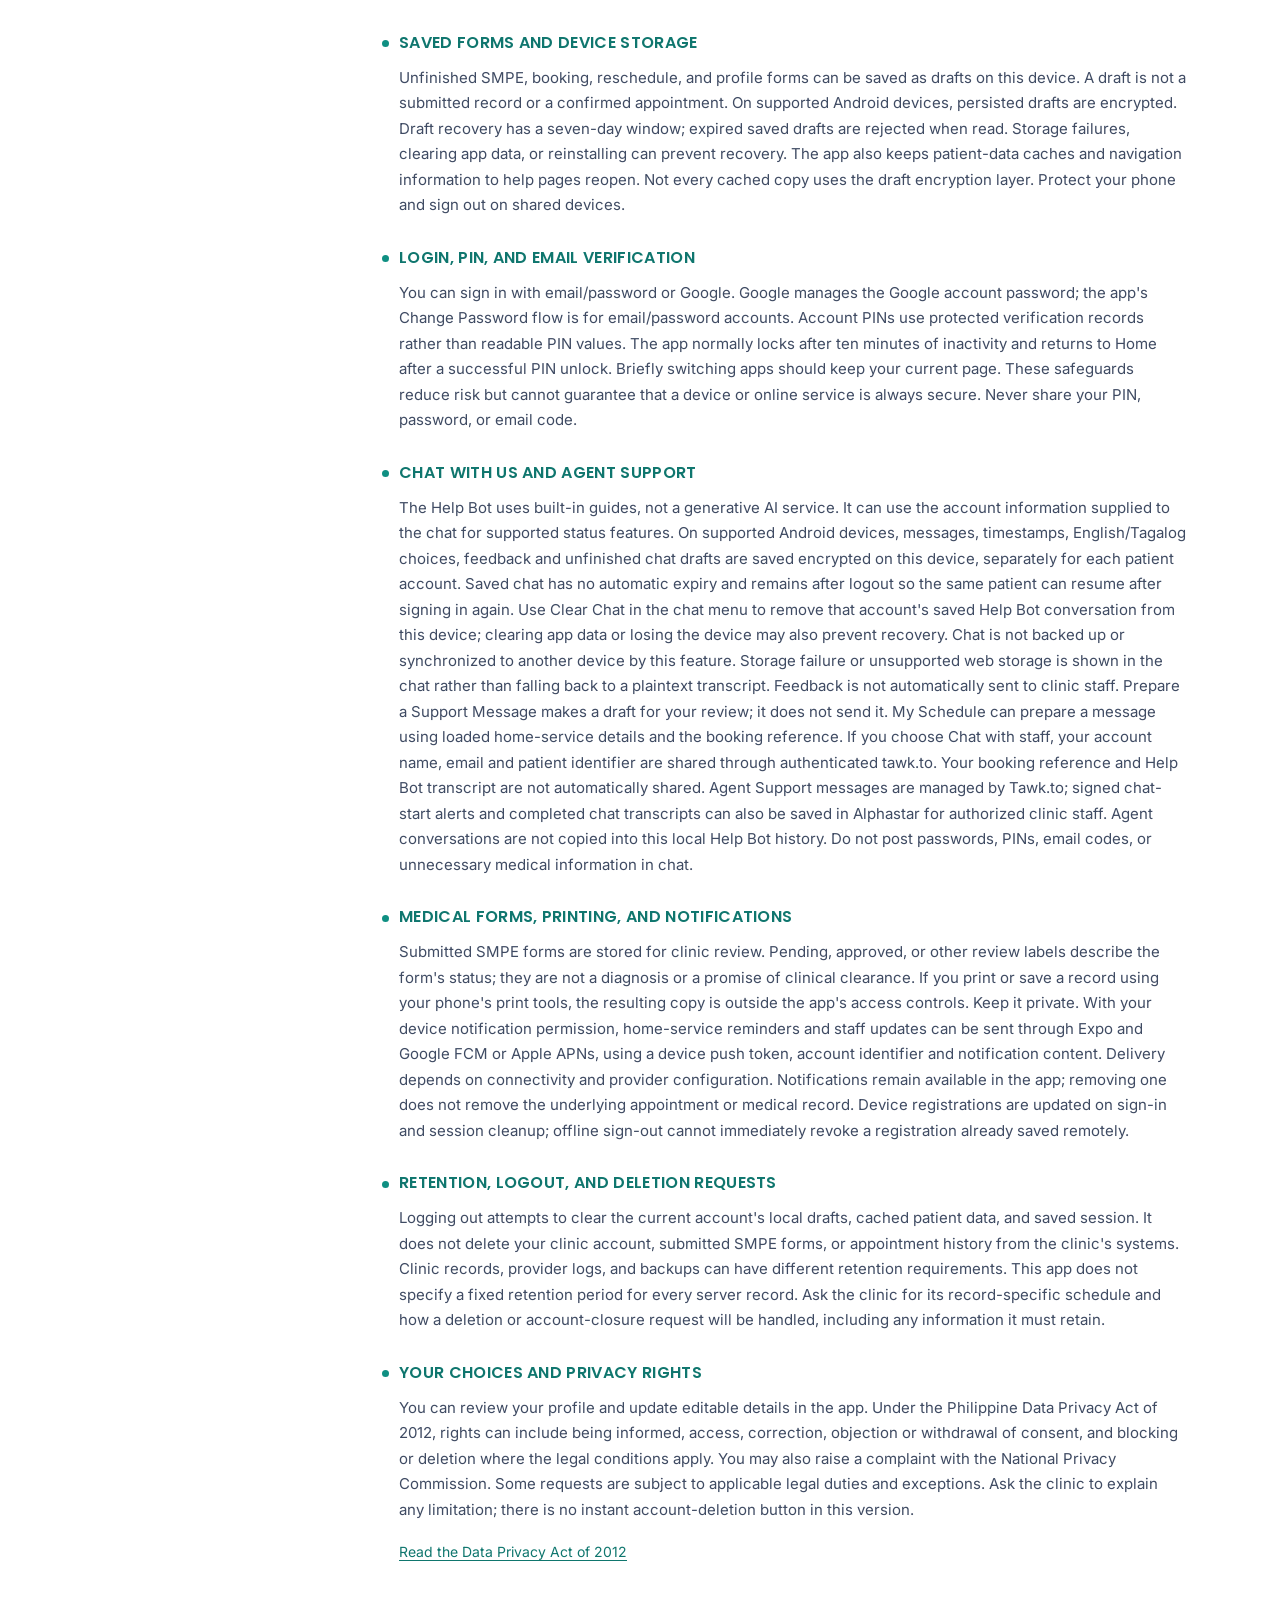
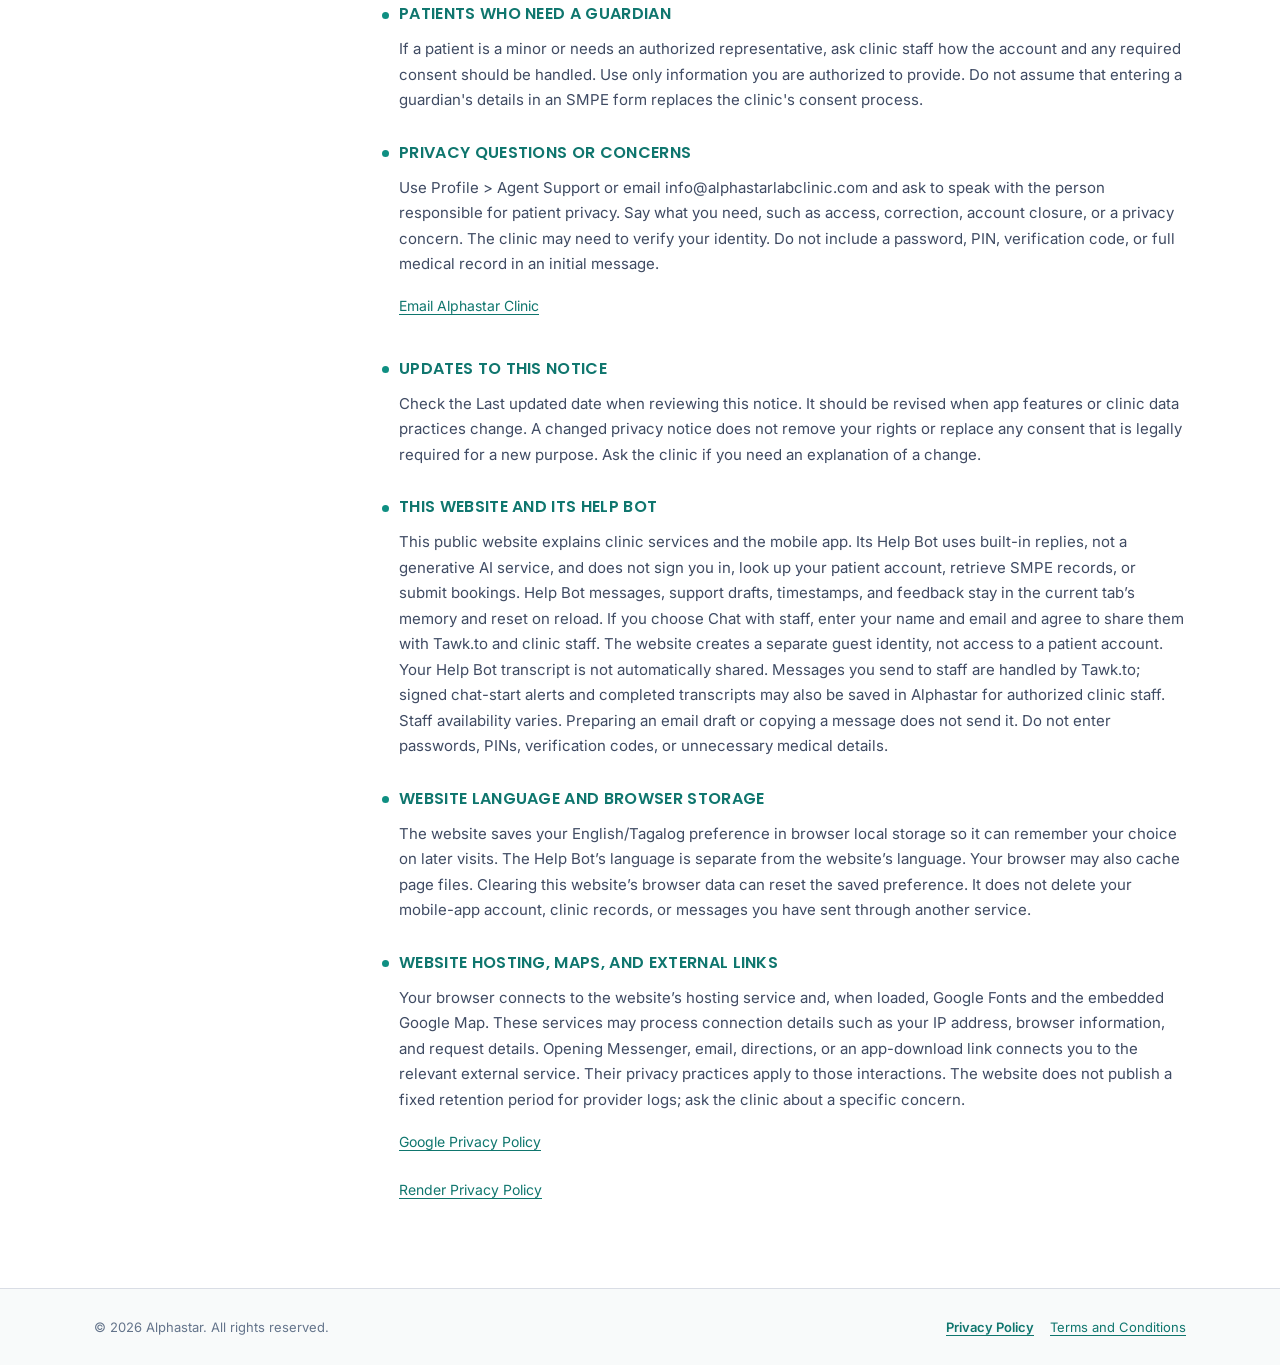
==== commit 315746f0: "Enable consent-based Tawk staff chat and publish support privacy notices" ====
--- a/privacy-policy.html
+++ b/privacy-policy.html
@@ -29,7 +29,7 @@
         <div class="legal-brand-row"><img class="legal-brand-logo" src="assets/images/alphastarlogo.png" alt="" width="88" height="88"/><h1 class="legal-title" id="legal-title"><span>Alphastar</span> <span data-i18n="legal.privacy">Privacy Policy</span></h1></div>
         <p class="legal-lead" data-i18n="legal.privacy.introduction">This notice explains what Alphastar Mobile handles, why it is needed, and how you can ask about your information. It covers your patient account, home-service requests, SMPE forms, saved drafts, security settings, and support.</p>
         <p class="legal-scope"><span data-i18n="legal.scope">The mobile-app notices are reproduced below, with separate sections for this website. Ask the clinic if anything is unclear.</span></p>
-        <p class="legal-updated"><span data-i18n="legal.updated">Last updated:</span> <time datetime="2026-10-12"><span data-i18n="legal.updatedDate">October 12, 2026</span></time></p>
+        <p class="legal-updated"><span data-i18n="legal.updated">Last updated:</span> <time datetime="2026-11-01"><span data-i18n="legal.updatedDate">November 1, 2026</span></time></p>
         <hr class="legal-rule"/>
       </div>
       <details class="legal-contents"><summary><span data-i18n="legal.contents">On this page</span></summary><nav aria-label="On this page" data-i18n-aria-label="legal.contents"><ul><li><a href="#scope"><span data-i18n="legal.privacy.scope.title">Who this notice is for</span></a></li>
@@ -99,13 +99,13 @@
 </section>
 <section class="legal-section" id="chat" aria-labelledby="chat-title">
 <h2 id="chat-title" tabindex="-1" data-i18n="legal.privacy.chat.title">Chat With Us and Agent Support</h2>
-<p data-i18n="legal.privacy.chat.body">The Help Bot uses built-in guides, not a generative AI service. It can use the account information supplied to the chat for supported status features. English/Tagalog choices, messages, timestamps, and like/dislike feedback are kept in that chat&#39;s app memory; feedback is not automatically sent to clinic staff. If you choose to connect to Agent Support, your account name, email, identifier, and a short conversation summary may be shared with tawk.to to provide context. Messages you send there are handled by that support service. Do not post passwords, PINs, email codes, or unnecessary medical information in chat.</p>
+<p data-i18n="legal.privacy.chat.body">The Help Bot uses built-in guides, not a generative AI service. It can use the account information supplied to the chat for supported status features. On supported Android devices, messages, timestamps, English/Tagalog choices, feedback and unfinished chat drafts are saved encrypted on this device, separately for each patient account. Saved chat has no automatic expiry and remains after logout so the same patient can resume after signing in again. Use Clear Chat in the chat menu to remove that account&#39;s saved Help Bot conversation from this device; clearing app data or losing the device may also prevent recovery. Chat is not backed up or synchronized to another device by this feature. Storage failure or unsupported web storage is shown in the chat rather than falling back to a plaintext transcript. Feedback is not automatically sent to clinic staff. Prepare a Support Message makes a draft for your review; it does not send it. My Schedule can prepare a message using loaded home-service details and the booking reference. If you choose Chat with staff, your account name, email and patient identifier are shared through authenticated tawk.to. Your booking reference and Help Bot transcript are not automatically shared. Agent Support messages are managed by Tawk.to; signed chat-start alerts and completed chat transcripts can also be saved in Alphastar for authorized clinic staff. Agent conversations are not copied into this local Help Bot history. Do not post passwords, PINs, email codes, or unnecessary medical information in chat.</p>
 
 
 </section>
 <section class="legal-section" id="records" aria-labelledby="records-title">
 <h2 id="records-title" tabindex="-1" data-i18n="legal.privacy.records.title">Medical forms, printing, and notifications</h2>
-<p data-i18n="legal.privacy.records.body">Submitted SMPE forms are stored for clinic review. Pending, approved, or other review labels describe the form&#39;s status; they are not a diagnosis or a promise of clinical clearance. If you print or save a record using your phone&#39;s print tools, the resulting copy is outside the app&#39;s access controls. Keep it private. The app also displays service notifications; removing a notification does not remove the underlying appointment or medical record.</p>
+<p data-i18n="legal.privacy.records.body">Submitted SMPE forms are stored for clinic review. Pending, approved, or other review labels describe the form&#39;s status; they are not a diagnosis or a promise of clinical clearance. If you print or save a record using your phone&#39;s print tools, the resulting copy is outside the app&#39;s access controls. Keep it private. With your device notification permission, home-service reminders and staff updates can be sent through Expo and Google FCM or Apple APNs, using a device push token, account identifier and notification content. Delivery depends on connectivity and provider configuration. Notifications remain available in the app; removing one does not remove the underlying appointment or medical record. Device registrations are updated on sign-in and session cleanup; offline sign-out cannot immediately revoke a registration already saved remotely.</p>
 
 
 </section>
@@ -141,7 +141,7 @@
 </section>
 <section class="legal-section" id="website-chat" aria-labelledby="website-chat-title">
 <h2 id="website-chat-title" tabindex="-1" data-i18n="legal.privacy.website-chat.title">This website and its Help Bot</h2>
-<p data-i18n="legal.privacy.website-chat.body">This public website explains clinic services and the mobile app. Its Help Bot uses built-in replies, not a generative AI service, and does not sign you in, look up your patient account, retrieve SMPE records, or submit bookings. Chat messages, support drafts, timestamps, and like/dislike feedback stay in the current tab’s memory and reset on reload. Preparing an email draft or copying a message does not send it. You choose whether to send it through your email app or Messenger. Do not enter passwords, PINs, verification codes, or unnecessary medical details.</p>
+<p data-i18n="legal.privacy.website-chat.body">This public website explains clinic services and the mobile app. Its Help Bot uses built-in replies, not a generative AI service, and does not sign you in, look up your patient account, retrieve SMPE records, or submit bookings. Help Bot messages, support drafts, timestamps, and feedback stay in the current tab’s memory and reset on reload. If you choose Chat with staff, enter your name and email and agree to share them with Tawk.to and clinic staff. The website creates a separate guest identity, not access to a patient account. Your Help Bot transcript is not automatically shared. Messages you send to staff are handled by Tawk.to; signed chat-start alerts and completed transcripts may also be saved in Alphastar for authorized clinic staff. Staff availability varies. Preparing an email draft or copying a message does not send it. Do not enter passwords, PINs, verification codes, or unnecessary medical details.</p>
 
 
 </section>
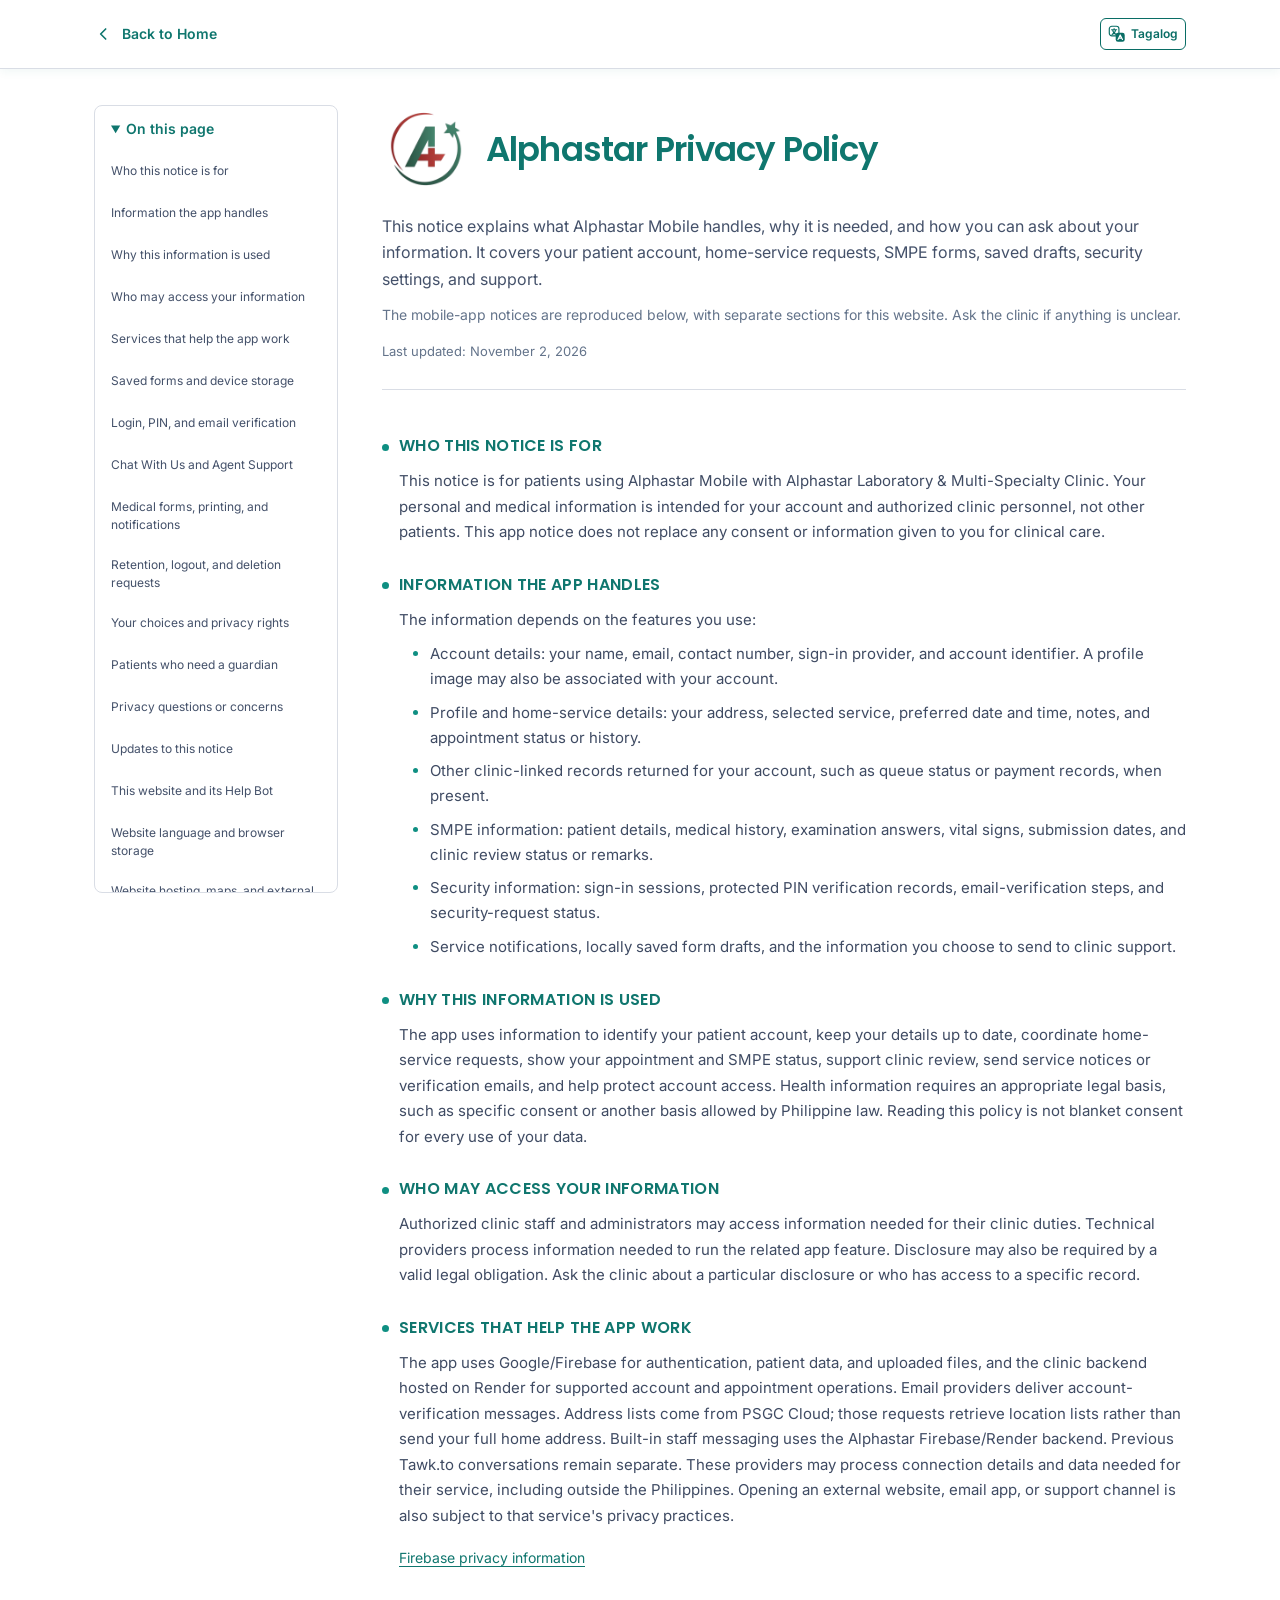
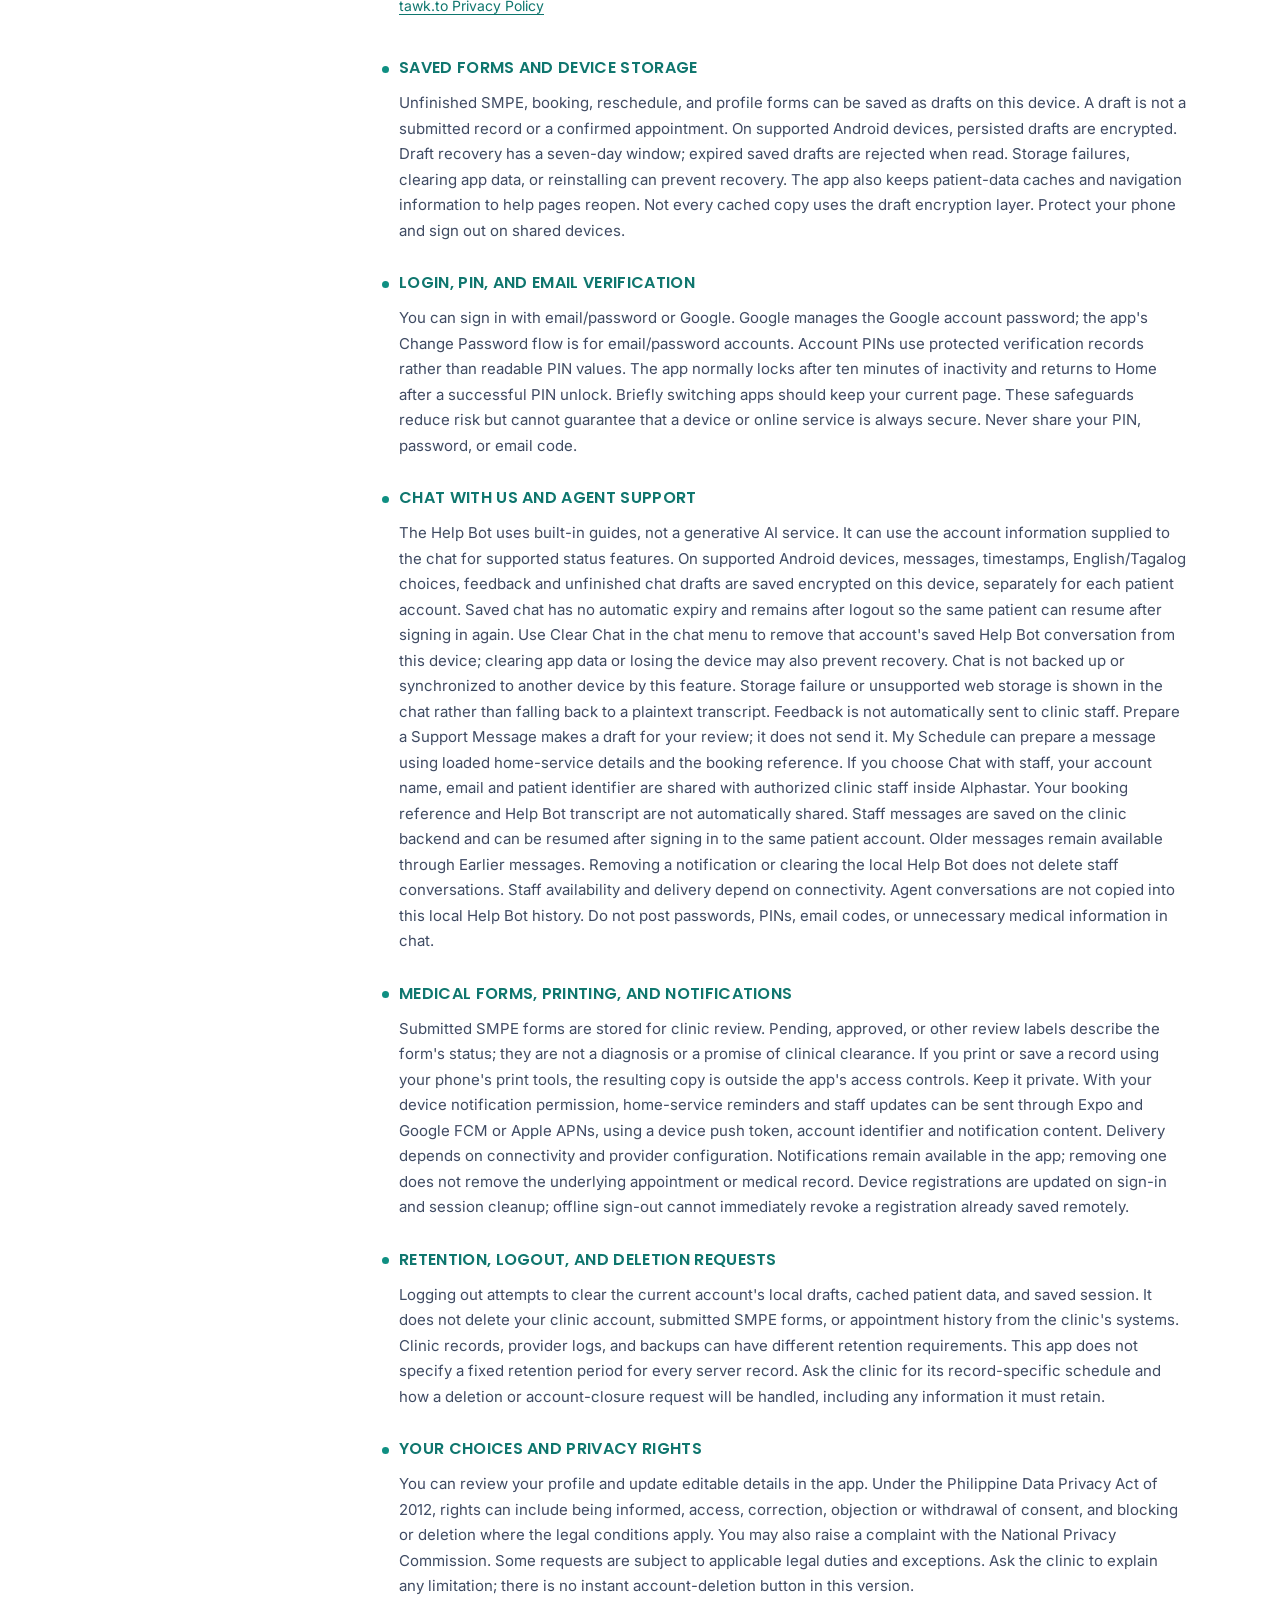
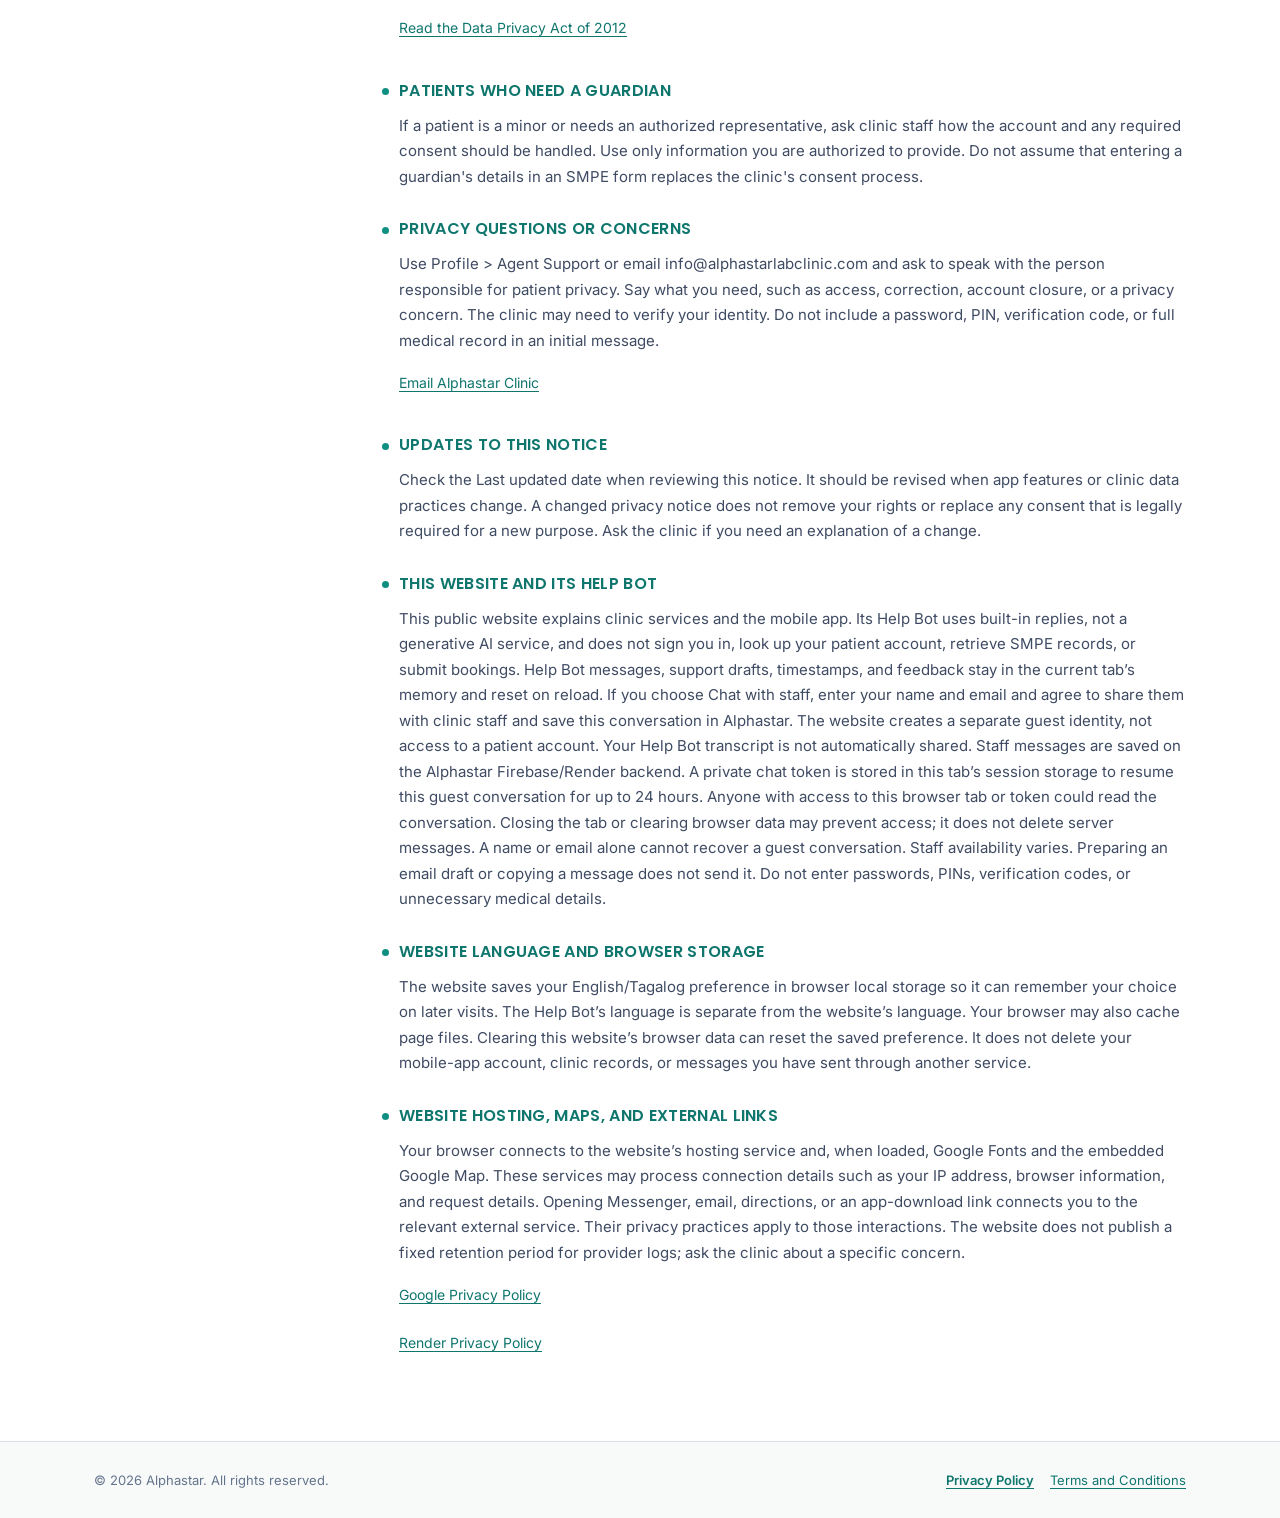
==== commit c35756a1: "Publish built-in staff messaging and Android 1.0.65 download" ====
--- a/privacy-policy.html
+++ b/privacy-policy.html
@@ -29,7 +29,7 @@
         <div class="legal-brand-row"><img class="legal-brand-logo" src="assets/images/alphastarlogo.png" alt="" width="88" height="88"/><h1 class="legal-title" id="legal-title"><span>Alphastar</span> <span data-i18n="legal.privacy">Privacy Policy</span></h1></div>
         <p class="legal-lead" data-i18n="legal.privacy.introduction">This notice explains what Alphastar Mobile handles, why it is needed, and how you can ask about your information. It covers your patient account, home-service requests, SMPE forms, saved drafts, security settings, and support.</p>
         <p class="legal-scope"><span data-i18n="legal.scope">The mobile-app notices are reproduced below, with separate sections for this website. Ask the clinic if anything is unclear.</span></p>
-        <p class="legal-updated"><span data-i18n="legal.updated">Last updated:</span> <time datetime="2026-11-01"><span data-i18n="legal.updatedDate">November 1, 2026</span></time></p>
+        <p class="legal-updated"><span data-i18n="legal.updated">Last updated:</span> <time datetime="2026-11-02"><span data-i18n="legal.updatedDate">November 2, 2026</span></time></p>
         <hr class="legal-rule"/>
       </div>
       <details class="legal-contents"><summary><span data-i18n="legal.contents">On this page</span></summary><nav aria-label="On this page" data-i18n-aria-label="legal.contents"><ul><li><a href="#scope"><span data-i18n="legal.privacy.scope.title">Who this notice is for</span></a></li>
@@ -80,7 +80,7 @@
 </section>
 <section class="legal-section" id="providers" aria-labelledby="providers-title">
 <h2 id="providers-title" tabindex="-1" data-i18n="legal.privacy.providers.title">Services that help the app work</h2>
-<p data-i18n="legal.privacy.providers.body">The app uses Google/Firebase for authentication, patient data, and uploaded files, and the clinic backend hosted on Render for supported account and appointment operations. Email providers deliver account-verification messages. Address lists come from PSGC Cloud; those requests retrieve location lists rather than send your full home address. Optional Agent Support uses tawk.to. These providers may process connection details and data needed for their service, including outside the Philippines. Opening an external website, email app, or support channel is also subject to that service&#39;s privacy practices.</p>
+<p data-i18n="legal.privacy.providers.body">The app uses Google/Firebase for authentication, patient data, and uploaded files, and the clinic backend hosted on Render for supported account and appointment operations. Email providers deliver account-verification messages. Address lists come from PSGC Cloud; those requests retrieve location lists rather than send your full home address. Built-in staff messaging uses the Alphastar Firebase/Render backend. Previous Tawk.to conversations remain separate. These providers may process connection details and data needed for their service, including outside the Philippines. Opening an external website, email app, or support channel is also subject to that service&#39;s privacy practices.</p>
 
 <div class="legal-references"><a href="https://firebase.google.com/support/privacy" target="_blank" rel="noopener noreferrer"><span data-i18n="legal.link.Firebase privacy information">Firebase privacy information</span></a>
 <a href="https://www.tawk.to/privacy-policy/" target="_blank" rel="noopener noreferrer"><span data-i18n="legal.link.tawk.to Privacy Policy">tawk.to Privacy Policy</span></a></div>
@@ -99,7 +99,7 @@
 </section>
 <section class="legal-section" id="chat" aria-labelledby="chat-title">
 <h2 id="chat-title" tabindex="-1" data-i18n="legal.privacy.chat.title">Chat With Us and Agent Support</h2>
-<p data-i18n="legal.privacy.chat.body">The Help Bot uses built-in guides, not a generative AI service. It can use the account information supplied to the chat for supported status features. On supported Android devices, messages, timestamps, English/Tagalog choices, feedback and unfinished chat drafts are saved encrypted on this device, separately for each patient account. Saved chat has no automatic expiry and remains after logout so the same patient can resume after signing in again. Use Clear Chat in the chat menu to remove that account&#39;s saved Help Bot conversation from this device; clearing app data or losing the device may also prevent recovery. Chat is not backed up or synchronized to another device by this feature. Storage failure or unsupported web storage is shown in the chat rather than falling back to a plaintext transcript. Feedback is not automatically sent to clinic staff. Prepare a Support Message makes a draft for your review; it does not send it. My Schedule can prepare a message using loaded home-service details and the booking reference. If you choose Chat with staff, your account name, email and patient identifier are shared through authenticated tawk.to. Your booking reference and Help Bot transcript are not automatically shared. Agent Support messages are managed by Tawk.to; signed chat-start alerts and completed chat transcripts can also be saved in Alphastar for authorized clinic staff. Agent conversations are not copied into this local Help Bot history. Do not post passwords, PINs, email codes, or unnecessary medical information in chat.</p>
+<p data-i18n="legal.privacy.chat.body">The Help Bot uses built-in guides, not a generative AI service. It can use the account information supplied to the chat for supported status features. On supported Android devices, messages, timestamps, English/Tagalog choices, feedback and unfinished chat drafts are saved encrypted on this device, separately for each patient account. Saved chat has no automatic expiry and remains after logout so the same patient can resume after signing in again. Use Clear Chat in the chat menu to remove that account&#39;s saved Help Bot conversation from this device; clearing app data or losing the device may also prevent recovery. Chat is not backed up or synchronized to another device by this feature. Storage failure or unsupported web storage is shown in the chat rather than falling back to a plaintext transcript. Feedback is not automatically sent to clinic staff. Prepare a Support Message makes a draft for your review; it does not send it. My Schedule can prepare a message using loaded home-service details and the booking reference. If you choose Chat with staff, your account name, email and patient identifier are shared with authorized clinic staff inside Alphastar. Your booking reference and Help Bot transcript are not automatically shared. Staff messages are saved on the clinic backend and can be resumed after signing in to the same patient account. Older messages remain available through Earlier messages. Removing a notification or clearing the local Help Bot does not delete staff conversations. Staff availability and delivery depend on connectivity. Agent conversations are not copied into this local Help Bot history. Do not post passwords, PINs, email codes, or unnecessary medical information in chat.</p>
 
 
 </section>
@@ -141,7 +141,7 @@
 </section>
 <section class="legal-section" id="website-chat" aria-labelledby="website-chat-title">
 <h2 id="website-chat-title" tabindex="-1" data-i18n="legal.privacy.website-chat.title">This website and its Help Bot</h2>
-<p data-i18n="legal.privacy.website-chat.body">This public website explains clinic services and the mobile app. Its Help Bot uses built-in replies, not a generative AI service, and does not sign you in, look up your patient account, retrieve SMPE records, or submit bookings. Help Bot messages, support drafts, timestamps, and feedback stay in the current tab’s memory and reset on reload. If you choose Chat with staff, enter your name and email and agree to share them with Tawk.to and clinic staff. The website creates a separate guest identity, not access to a patient account. Your Help Bot transcript is not automatically shared. Messages you send to staff are handled by Tawk.to; signed chat-start alerts and completed transcripts may also be saved in Alphastar for authorized clinic staff. Staff availability varies. Preparing an email draft or copying a message does not send it. Do not enter passwords, PINs, verification codes, or unnecessary medical details.</p>
+<p data-i18n="legal.privacy.website-chat.body">This public website explains clinic services and the mobile app. Its Help Bot uses built-in replies, not a generative AI service, and does not sign you in, look up your patient account, retrieve SMPE records, or submit bookings. Help Bot messages, support drafts, timestamps, and feedback stay in the current tab’s memory and reset on reload. If you choose Chat with staff, enter your name and email and agree to share them with clinic staff and save this conversation in Alphastar. The website creates a separate guest identity, not access to a patient account. Your Help Bot transcript is not automatically shared. Staff messages are saved on the Alphastar Firebase/Render backend. A private chat token is stored in this tab’s session storage to resume this guest conversation for up to 24 hours. Anyone with access to this browser tab or token could read the conversation. Closing the tab or clearing browser data may prevent access; it does not delete server messages. A name or email alone cannot recover a guest conversation. Staff availability varies. Preparing an email draft or copying a message does not send it. Do not enter passwords, PINs, verification codes, or unnecessary medical details.</p>
 
 
 </section>
@@ -161,7 +161,7 @@
     </article>
   </main>
   <footer class="legal-footer"><div class="legal-footer-inner"><p>&copy; <span id="current-year">2026</span> Alphastar. <span data-i18n="footer.rights">All rights reserved.</span></p><nav aria-label="Legal information" data-i18n-aria-label="legal.legalNavigation"><a href="privacy-policy.html" aria-current="page"><span data-i18n="legal.privacy">Privacy Policy</span></a><a href="terms-and-conditions.html"><span data-i18n="legal.terms">Terms and Conditions</span></a></nav></div></footer>
-  <script src="assets/js/legal-translations.js?v=20261012-2"></script>
+  <script src="assets/js/legal-translations.js?v=20261102-1"></script>
   <script src="assets/js/site-language.js?v=20261012-2"></script>
   <script src="assets/js/legal-notices.js?v=20261012-1"></script>
 </body>
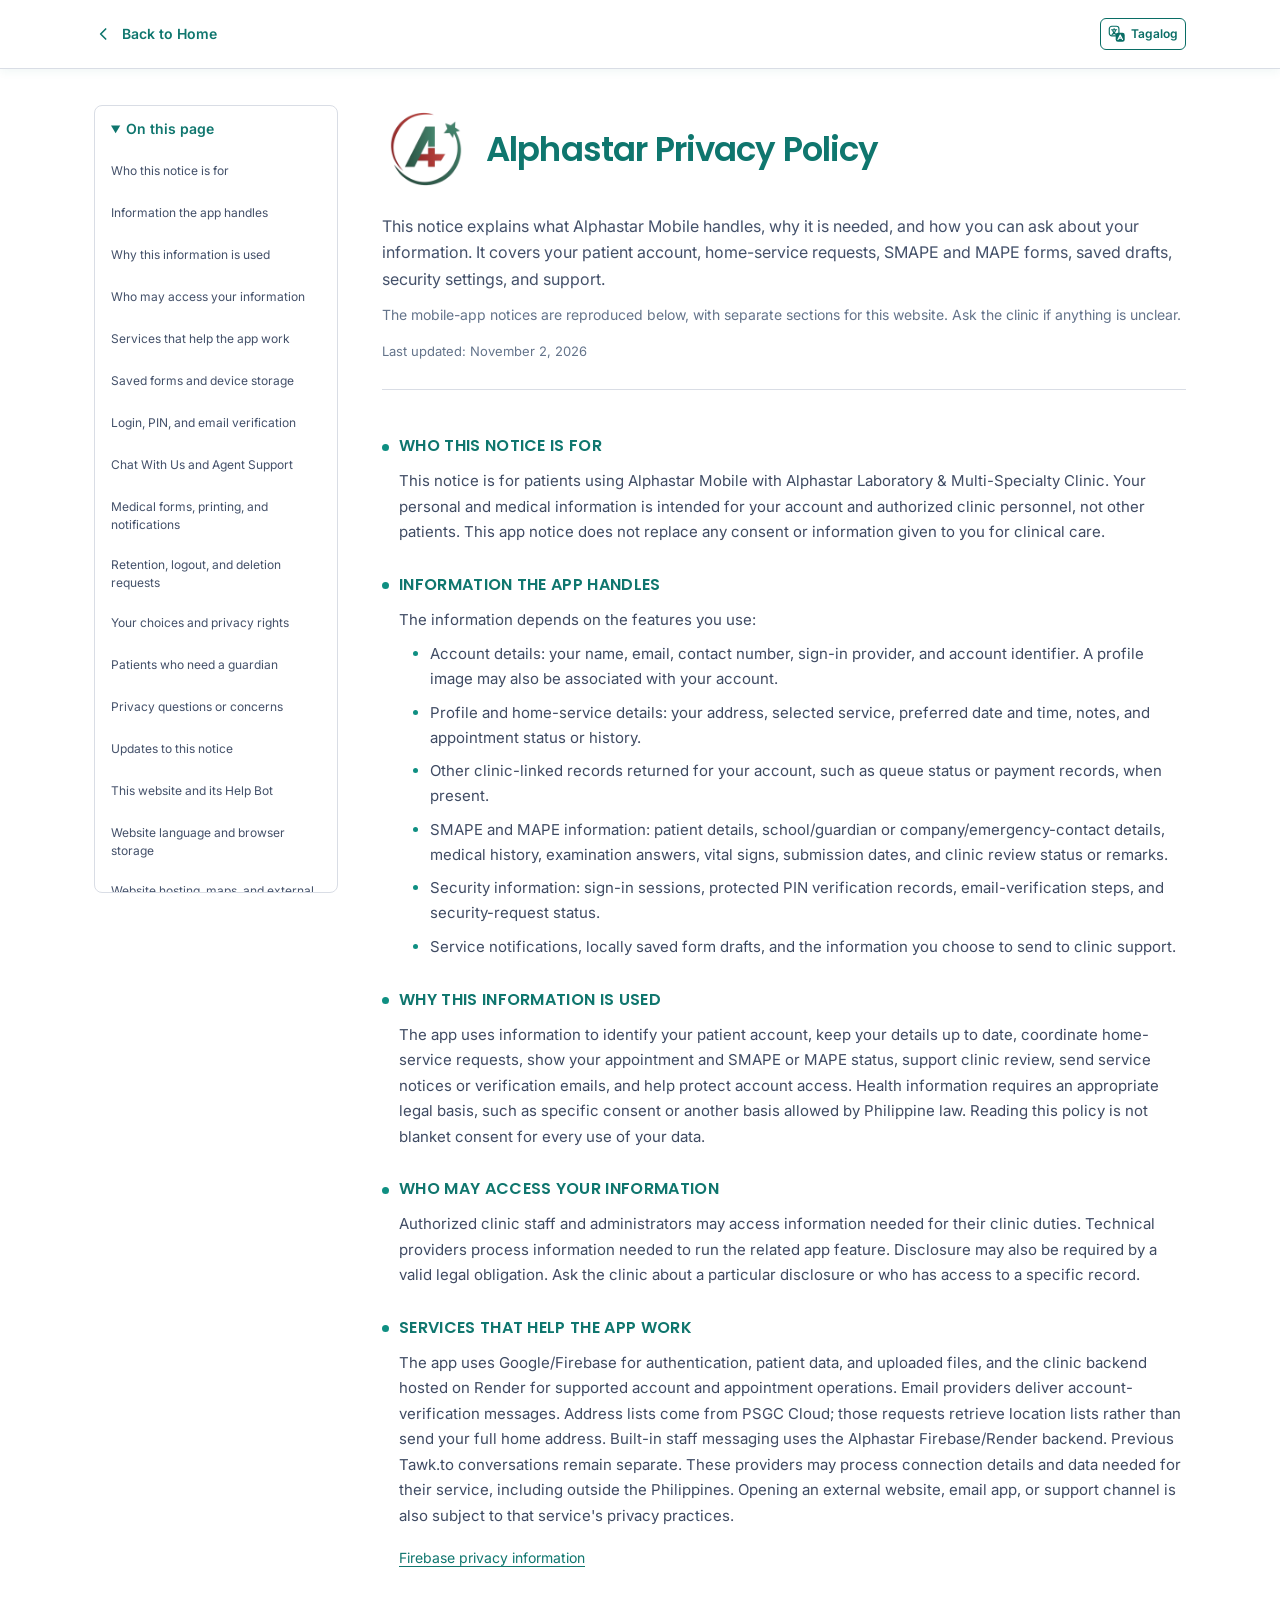
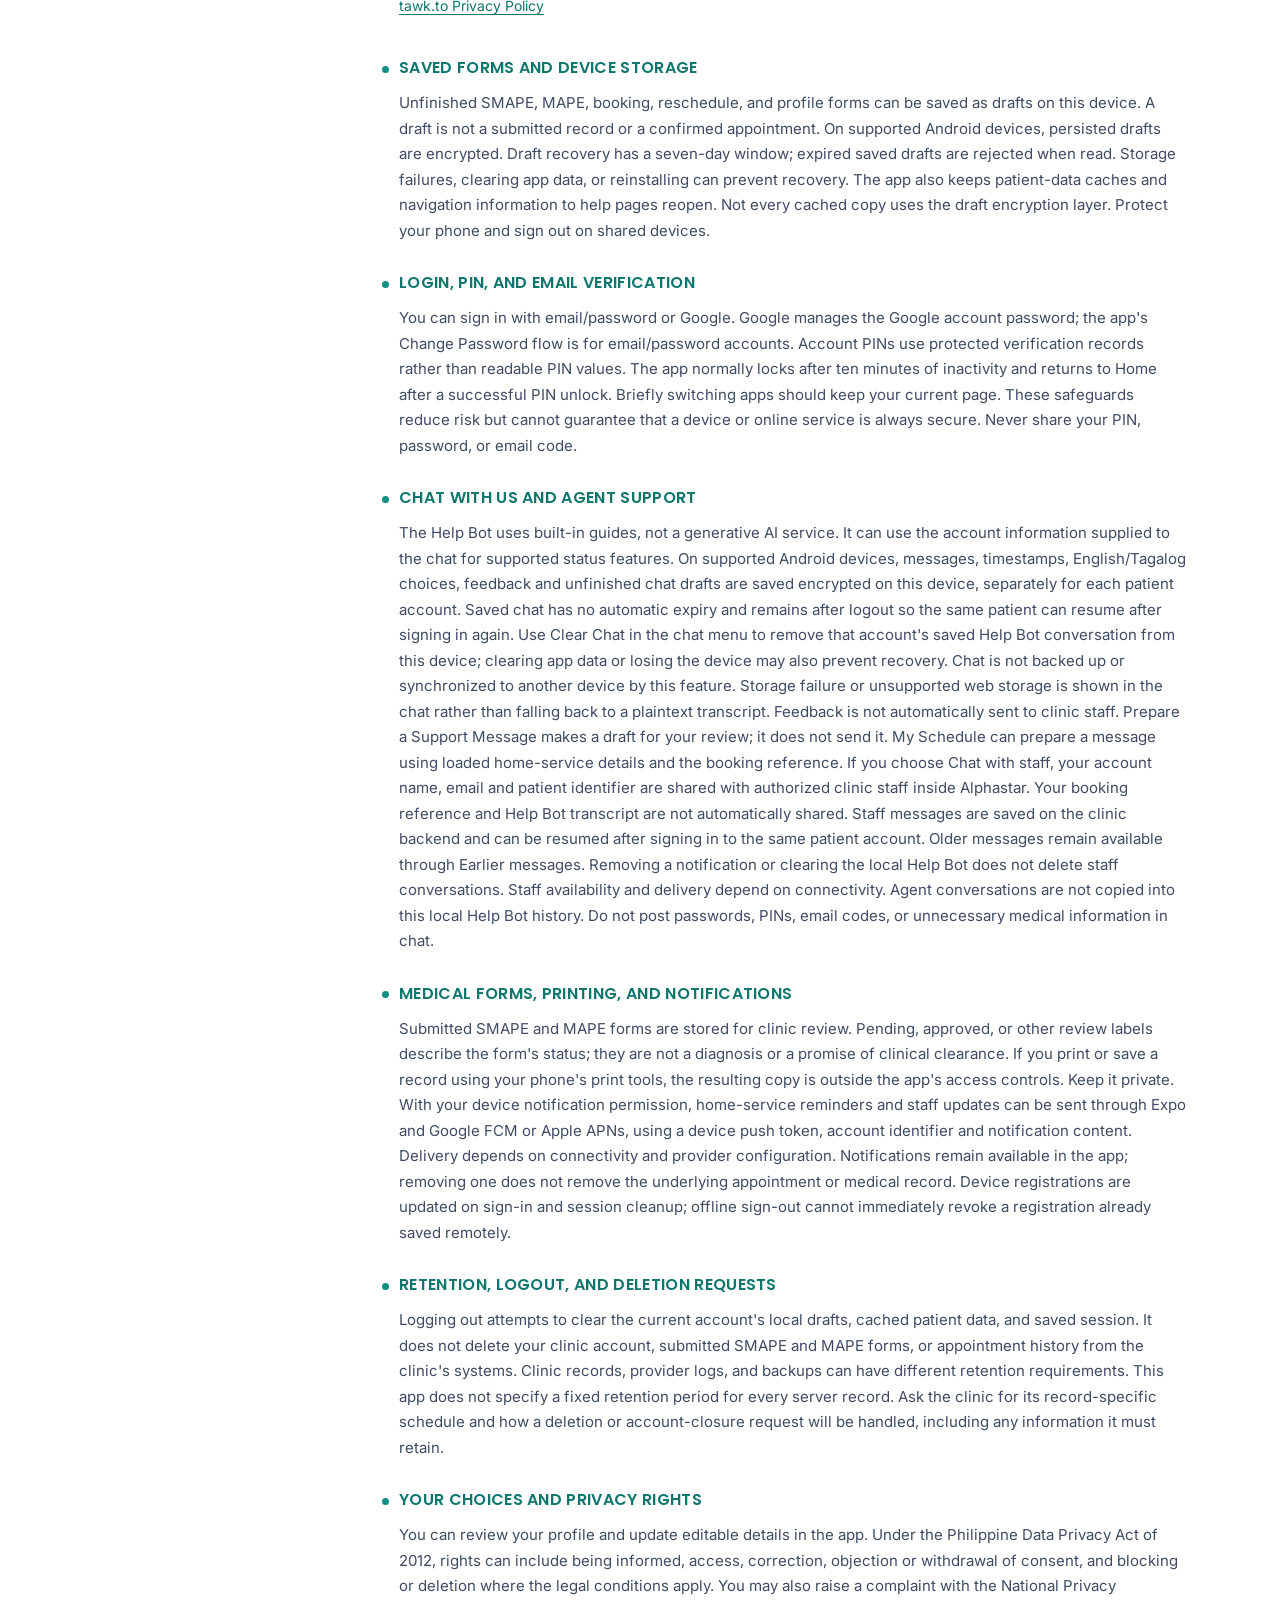
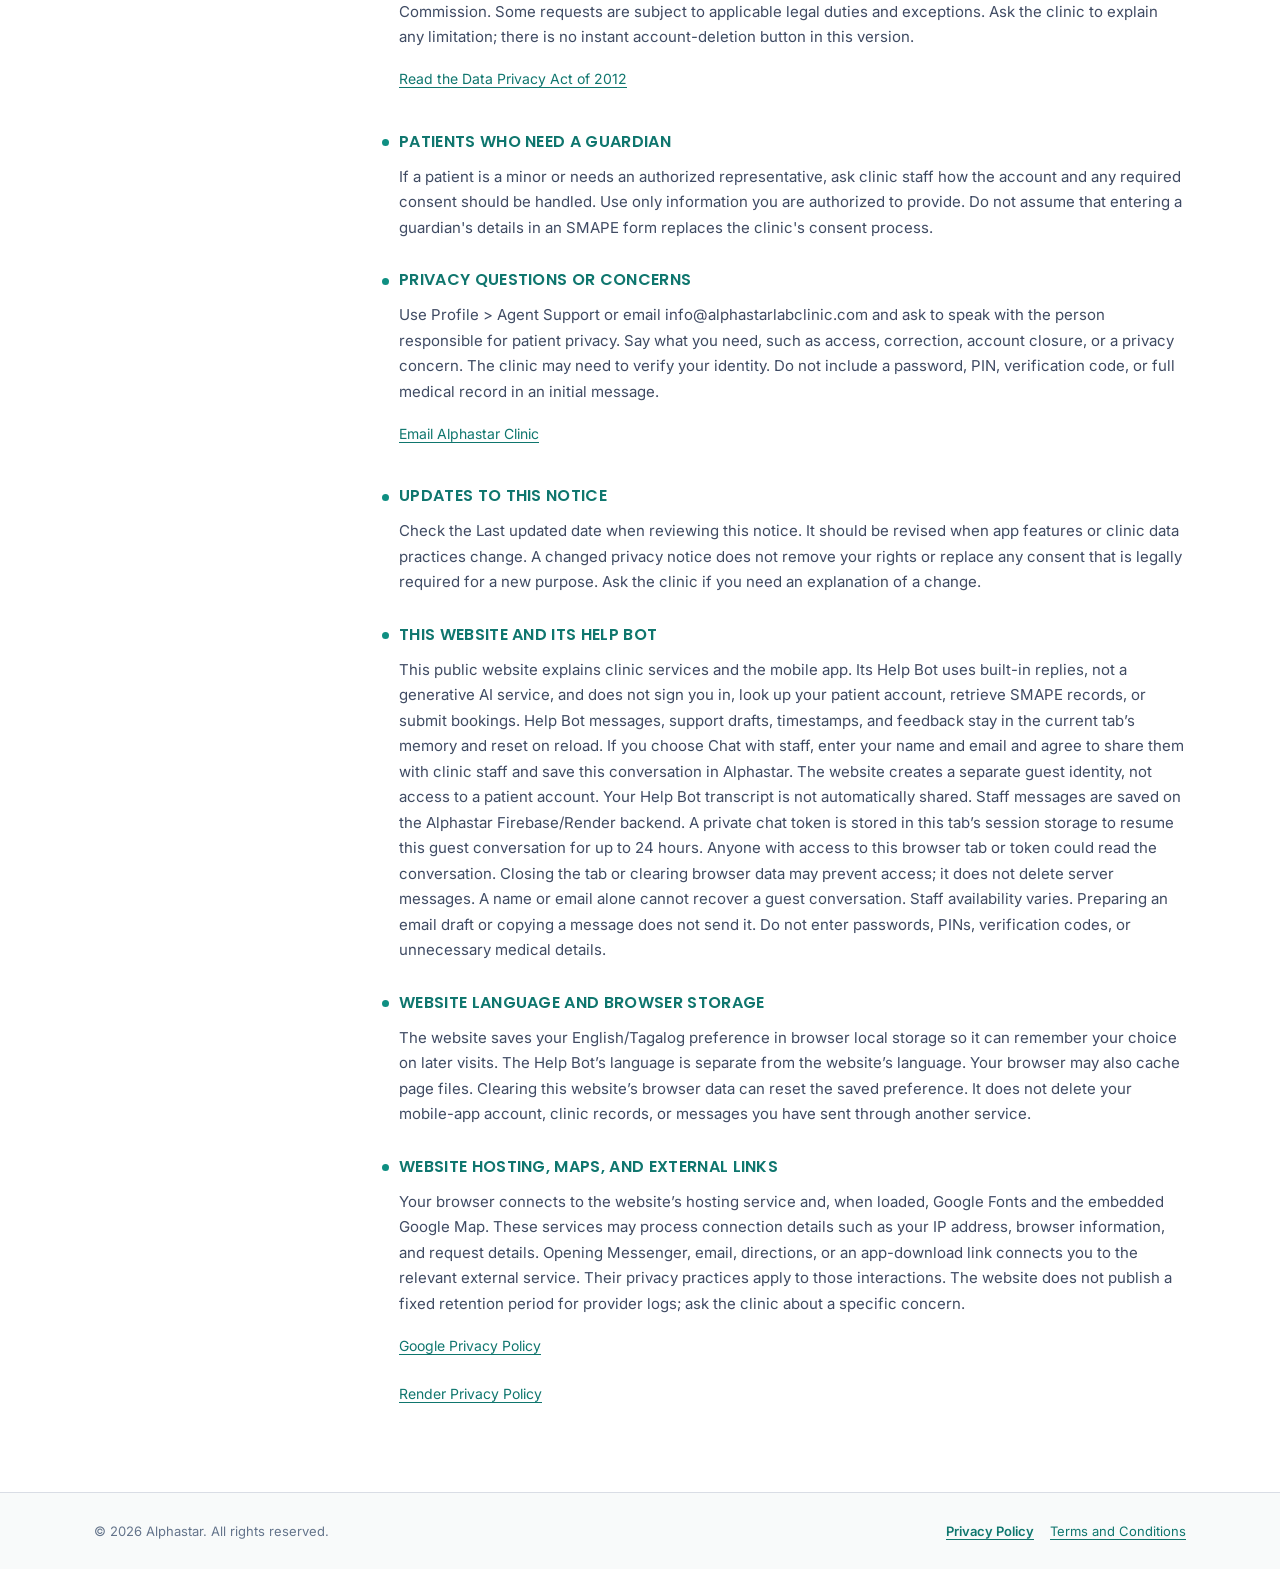
==== commit b1f4c044: "Publish SMAPE and MAPE guidance with Android 1.0.74 build 75" ====
--- a/privacy-policy.html
+++ b/privacy-policy.html
@@ -27,7 +27,7 @@
     <article class="legal-document" id="legal-document" aria-labelledby="legal-title" tabindex="-1">
       <div class="legal-introduction">
         <div class="legal-brand-row"><img class="legal-brand-logo" src="assets/images/alphastarlogo.png" alt="" width="88" height="88"/><h1 class="legal-title" id="legal-title"><span>Alphastar</span> <span data-i18n="legal.privacy">Privacy Policy</span></h1></div>
-        <p class="legal-lead" data-i18n="legal.privacy.introduction">This notice explains what Alphastar Mobile handles, why it is needed, and how you can ask about your information. It covers your patient account, home-service requests, SMPE forms, saved drafts, security settings, and support.</p>
+        <p class="legal-lead" data-i18n="legal.privacy.introduction">This notice explains what Alphastar Mobile handles, why it is needed, and how you can ask about your information. It covers your patient account, home-service requests, SMAPE and MAPE forms, saved drafts, security settings, and support.</p>
         <p class="legal-scope"><span data-i18n="legal.scope">The mobile-app notices are reproduced below, with separate sections for this website. Ask the clinic if anything is unclear.</span></p>
         <p class="legal-updated"><span data-i18n="legal.updated">Last updated:</span> <time datetime="2026-11-02"><span data-i18n="legal.updatedDate">November 2, 2026</span></time></p>
         <hr class="legal-rule"/>
@@ -61,14 +61,14 @@
 <ul><li><span data-i18n="legal.privacy.information.bullet0">Account details: your name, email, contact number, sign-in provider, and account identifier. A profile image may also be associated with your account.</span></li>
 <li><span data-i18n="legal.privacy.information.bullet1">Profile and home-service details: your address, selected service, preferred date and time, notes, and appointment status or history.</span></li>
 <li><span data-i18n="legal.privacy.information.bullet2">Other clinic-linked records returned for your account, such as queue status or payment records, when present.</span></li>
-<li><span data-i18n="legal.privacy.information.bullet3">SMPE information: patient details, medical history, examination answers, vital signs, submission dates, and clinic review status or remarks.</span></li>
+<li><span data-i18n="legal.privacy.information.bullet3">SMAPE and MAPE information: patient details, school/guardian or company/emergency-contact details, medical history, examination answers, vital signs, submission dates, and clinic review status or remarks.</span></li>
 <li><span data-i18n="legal.privacy.information.bullet4">Security information: sign-in sessions, protected PIN verification records, email-verification steps, and security-request status.</span></li>
 <li><span data-i18n="legal.privacy.information.bullet5">Service notifications, locally saved form drafts, and the information you choose to send to clinic support.</span></li></ul>
 
 </section>
 <section class="legal-section" id="purposes" aria-labelledby="purposes-title">
 <h2 id="purposes-title" tabindex="-1" data-i18n="legal.privacy.purposes.title">Why this information is used</h2>
-<p data-i18n="legal.privacy.purposes.body">The app uses information to identify your patient account, keep your details up to date, coordinate home-service requests, show your appointment and SMPE status, support clinic review, send service notices or verification emails, and help protect account access. Health information requires an appropriate legal basis, such as specific consent or another basis allowed by Philippine law. Reading this policy is not blanket consent for every use of your data.</p>
+<p data-i18n="legal.privacy.purposes.body">The app uses information to identify your patient account, keep your details up to date, coordinate home-service requests, show your appointment and SMAPE or MAPE status, support clinic review, send service notices or verification emails, and help protect account access. Health information requires an appropriate legal basis, such as specific consent or another basis allowed by Philippine law. Reading this policy is not blanket consent for every use of your data.</p>
 
 
 </section>
@@ -87,7 +87,7 @@
 </section>
 <section class="legal-section" id="drafts" aria-labelledby="drafts-title">
 <h2 id="drafts-title" tabindex="-1" data-i18n="legal.privacy.drafts.title">Saved forms and device storage</h2>
-<p data-i18n="legal.privacy.drafts.body">Unfinished SMPE, booking, reschedule, and profile forms can be saved as drafts on this device. A draft is not a submitted record or a confirmed appointment. On supported Android devices, persisted drafts are encrypted. Draft recovery has a seven-day window; expired saved drafts are rejected when read. Storage failures, clearing app data, or reinstalling can prevent recovery. The app also keeps patient-data caches and navigation information to help pages reopen. Not every cached copy uses the draft encryption layer. Protect your phone and sign out on shared devices.</p>
+<p data-i18n="legal.privacy.drafts.body">Unfinished SMAPE, MAPE, booking, reschedule, and profile forms can be saved as drafts on this device. A draft is not a submitted record or a confirmed appointment. On supported Android devices, persisted drafts are encrypted. Draft recovery has a seven-day window; expired saved drafts are rejected when read. Storage failures, clearing app data, or reinstalling can prevent recovery. The app also keeps patient-data caches and navigation information to help pages reopen. Not every cached copy uses the draft encryption layer. Protect your phone and sign out on shared devices.</p>
 
 
 </section>
@@ -105,13 +105,13 @@
 </section>
 <section class="legal-section" id="records" aria-labelledby="records-title">
 <h2 id="records-title" tabindex="-1" data-i18n="legal.privacy.records.title">Medical forms, printing, and notifications</h2>
-<p data-i18n="legal.privacy.records.body">Submitted SMPE forms are stored for clinic review. Pending, approved, or other review labels describe the form&#39;s status; they are not a diagnosis or a promise of clinical clearance. If you print or save a record using your phone&#39;s print tools, the resulting copy is outside the app&#39;s access controls. Keep it private. With your device notification permission, home-service reminders and staff updates can be sent through Expo and Google FCM or Apple APNs, using a device push token, account identifier and notification content. Delivery depends on connectivity and provider configuration. Notifications remain available in the app; removing one does not remove the underlying appointment or medical record. Device registrations are updated on sign-in and session cleanup; offline sign-out cannot immediately revoke a registration already saved remotely.</p>
+<p data-i18n="legal.privacy.records.body">Submitted SMAPE and MAPE forms are stored for clinic review. Pending, approved, or other review labels describe the form&#39;s status; they are not a diagnosis or a promise of clinical clearance. If you print or save a record using your phone&#39;s print tools, the resulting copy is outside the app&#39;s access controls. Keep it private. With your device notification permission, home-service reminders and staff updates can be sent through Expo and Google FCM or Apple APNs, using a device push token, account identifier and notification content. Delivery depends on connectivity and provider configuration. Notifications remain available in the app; removing one does not remove the underlying appointment or medical record. Device registrations are updated on sign-in and session cleanup; offline sign-out cannot immediately revoke a registration already saved remotely.</p>
 
 
 </section>
 <section class="legal-section" id="retention" aria-labelledby="retention-title">
 <h2 id="retention-title" tabindex="-1" data-i18n="legal.privacy.retention.title">Retention, logout, and deletion requests</h2>
-<p data-i18n="legal.privacy.retention.body">Logging out attempts to clear the current account&#39;s local drafts, cached patient data, and saved session. It does not delete your clinic account, submitted SMPE forms, or appointment history from the clinic&#39;s systems. Clinic records, provider logs, and backups can have different retention requirements. This app does not specify a fixed retention period for every server record. Ask the clinic for its record-specific schedule and how a deletion or account-closure request will be handled, including any information it must retain.</p>
+<p data-i18n="legal.privacy.retention.body">Logging out attempts to clear the current account&#39;s local drafts, cached patient data, and saved session. It does not delete your clinic account, submitted SMAPE and MAPE forms, or appointment history from the clinic&#39;s systems. Clinic records, provider logs, and backups can have different retention requirements. This app does not specify a fixed retention period for every server record. Ask the clinic for its record-specific schedule and how a deletion or account-closure request will be handled, including any information it must retain.</p>
 
 
 </section>
@@ -123,7 +123,7 @@
 </section>
 <section class="legal-section" id="minors" aria-labelledby="minors-title">
 <h2 id="minors-title" tabindex="-1" data-i18n="legal.privacy.minors.title">Patients who need a guardian</h2>
-<p data-i18n="legal.privacy.minors.body">If a patient is a minor or needs an authorized representative, ask clinic staff how the account and any required consent should be handled. Use only information you are authorized to provide. Do not assume that entering a guardian&#39;s details in an SMPE form replaces the clinic&#39;s consent process.</p>
+<p data-i18n="legal.privacy.minors.body">If a patient is a minor or needs an authorized representative, ask clinic staff how the account and any required consent should be handled. Use only information you are authorized to provide. Do not assume that entering a guardian&#39;s details in an SMAPE form replaces the clinic&#39;s consent process.</p>
 
 
 </section>
@@ -141,7 +141,7 @@
 </section>
 <section class="legal-section" id="website-chat" aria-labelledby="website-chat-title">
 <h2 id="website-chat-title" tabindex="-1" data-i18n="legal.privacy.website-chat.title">This website and its Help Bot</h2>
-<p data-i18n="legal.privacy.website-chat.body">This public website explains clinic services and the mobile app. Its Help Bot uses built-in replies, not a generative AI service, and does not sign you in, look up your patient account, retrieve SMPE records, or submit bookings. Help Bot messages, support drafts, timestamps, and feedback stay in the current tab’s memory and reset on reload. If you choose Chat with staff, enter your name and email and agree to share them with clinic staff and save this conversation in Alphastar. The website creates a separate guest identity, not access to a patient account. Your Help Bot transcript is not automatically shared. Staff messages are saved on the Alphastar Firebase/Render backend. A private chat token is stored in this tab’s session storage to resume this guest conversation for up to 24 hours. Anyone with access to this browser tab or token could read the conversation. Closing the tab or clearing browser data may prevent access; it does not delete server messages. A name or email alone cannot recover a guest conversation. Staff availability varies. Preparing an email draft or copying a message does not send it. Do not enter passwords, PINs, verification codes, or unnecessary medical details.</p>
+<p data-i18n="legal.privacy.website-chat.body">This public website explains clinic services and the mobile app. Its Help Bot uses built-in replies, not a generative AI service, and does not sign you in, look up your patient account, retrieve SMAPE records, or submit bookings. Help Bot messages, support drafts, timestamps, and feedback stay in the current tab’s memory and reset on reload. If you choose Chat with staff, enter your name and email and agree to share them with clinic staff and save this conversation in Alphastar. The website creates a separate guest identity, not access to a patient account. Your Help Bot transcript is not automatically shared. Staff messages are saved on the Alphastar Firebase/Render backend. A private chat token is stored in this tab’s session storage to resume this guest conversation for up to 24 hours. Anyone with access to this browser tab or token could read the conversation. Closing the tab or clearing browser data may prevent access; it does not delete server messages. A name or email alone cannot recover a guest conversation. Staff availability varies. Preparing an email draft or copying a message does not send it. Do not enter passwords, PINs, verification codes, or unnecessary medical details.</p>
 
 
 </section>
@@ -161,8 +161,8 @@
     </article>
   </main>
   <footer class="legal-footer"><div class="legal-footer-inner"><p>&copy; <span id="current-year">2026</span> Alphastar. <span data-i18n="footer.rights">All rights reserved.</span></p><nav aria-label="Legal information" data-i18n-aria-label="legal.legalNavigation"><a href="privacy-policy.html" aria-current="page"><span data-i18n="legal.privacy">Privacy Policy</span></a><a href="terms-and-conditions.html"><span data-i18n="legal.terms">Terms and Conditions</span></a></nav></div></footer>
-  <script src="assets/js/legal-translations.js?v=20261102-1"></script>
-  <script src="assets/js/site-language.js?v=20261012-2"></script>
+  <script src="assets/js/legal-translations.js?v=20261104-75"></script>
+  <script src="assets/js/site-language.js?v=20261104-75"></script>
   <script src="assets/js/legal-notices.js?v=20261012-1"></script>
 </body>
 </html>
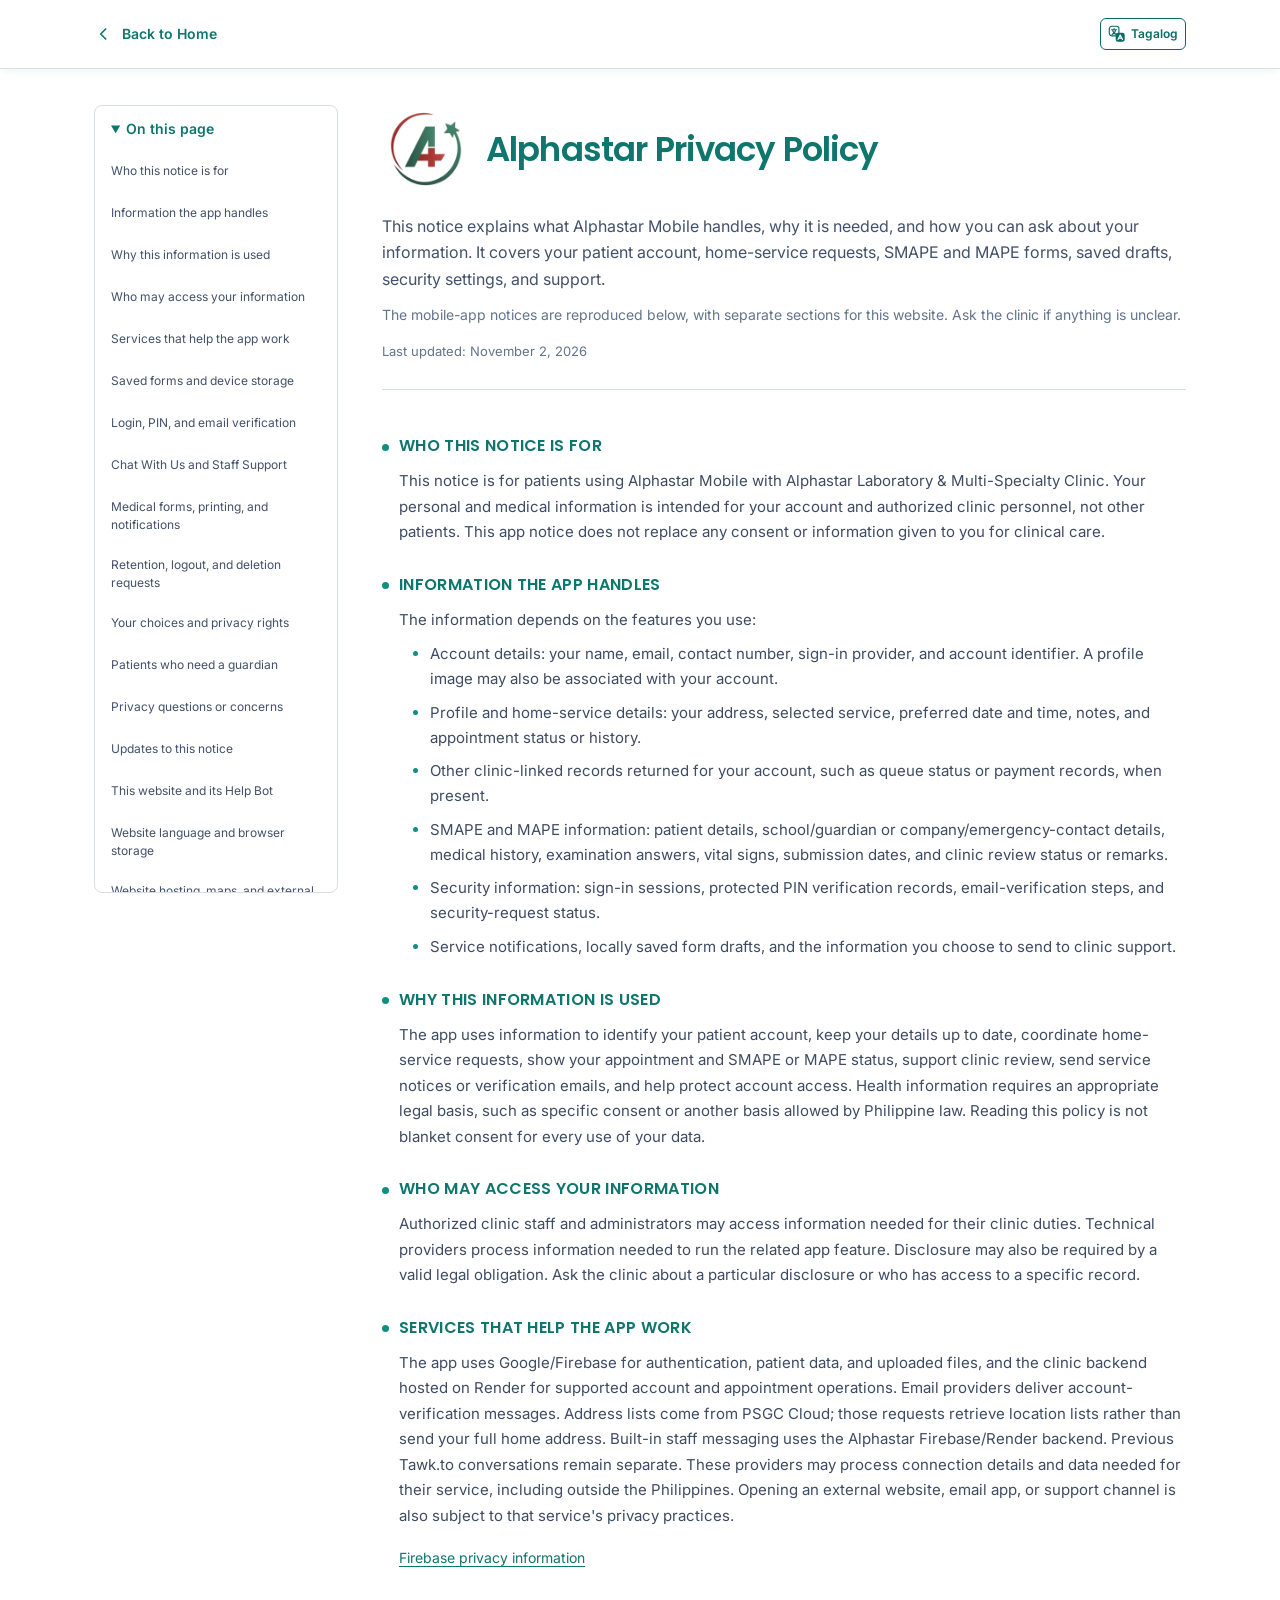
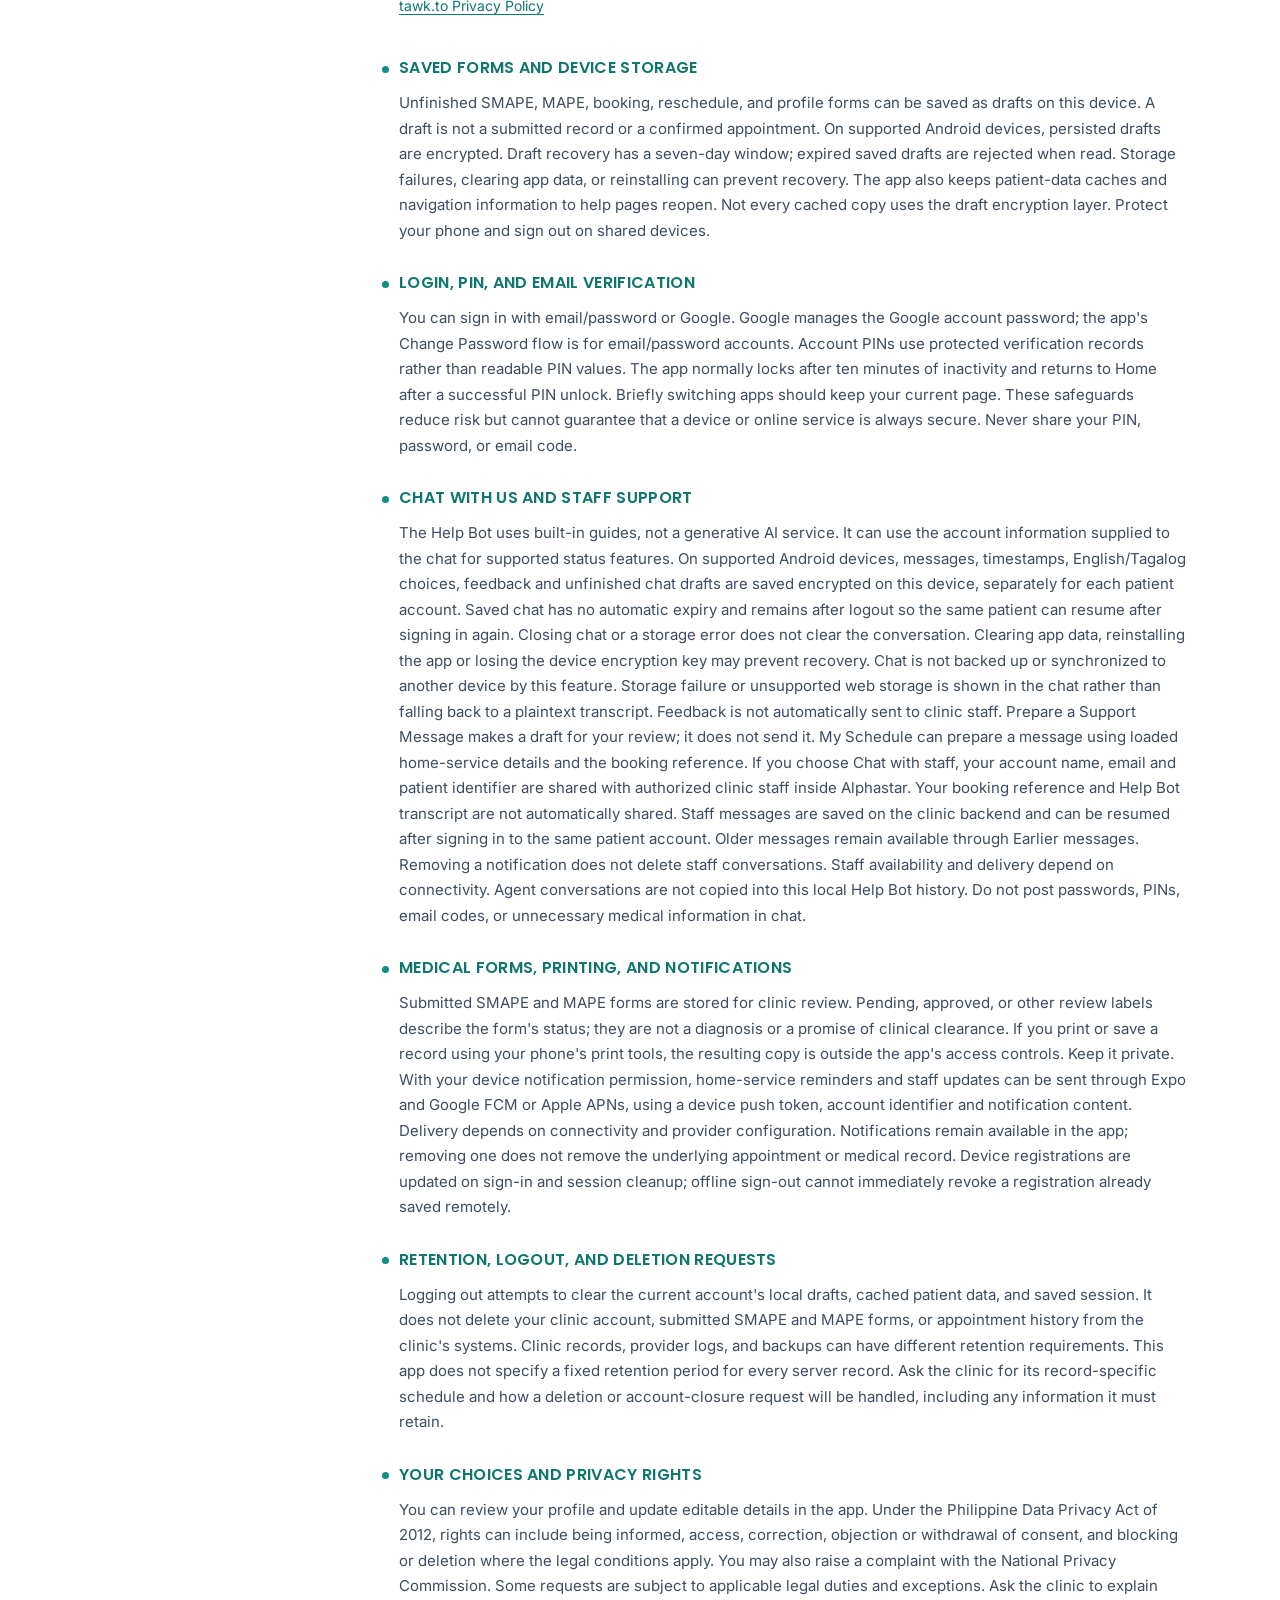
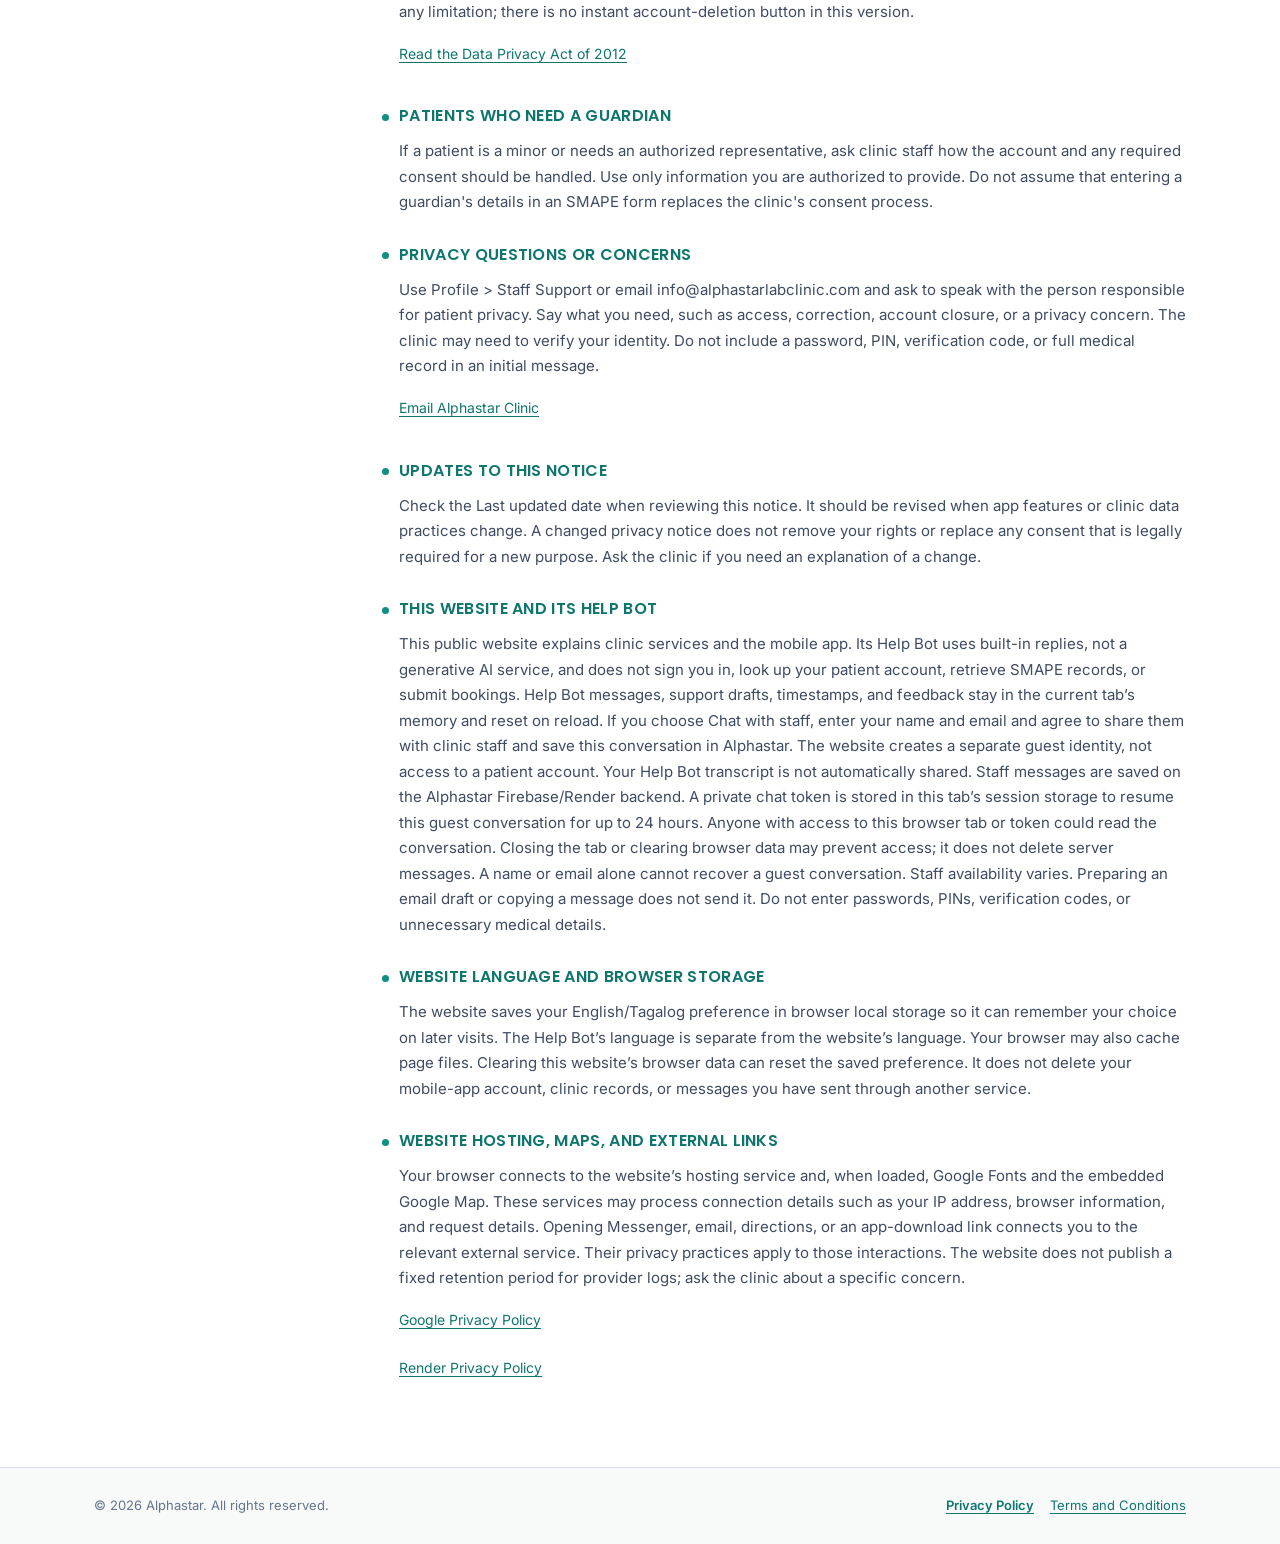
==== commit e9fdf4a1: "Publish optional Staff Support feedback and Android 1.0.78 build 79" ====
--- a/privacy-policy.html
+++ b/privacy-policy.html
@@ -39,7 +39,7 @@
 <li><a href="#providers"><span data-i18n="legal.privacy.providers.title">Services that help the app work</span></a></li>
 <li><a href="#drafts"><span data-i18n="legal.privacy.drafts.title">Saved forms and device storage</span></a></li>
 <li><a href="#security"><span data-i18n="legal.privacy.security.title">Login, PIN, and email verification</span></a></li>
-<li><a href="#chat"><span data-i18n="legal.privacy.chat.title">Chat With Us and Agent Support</span></a></li>
+<li><a href="#chat"><span data-i18n="legal.privacy.chat.title">Chat With Us and Staff Support</span></a></li>
 <li><a href="#records"><span data-i18n="legal.privacy.records.title">Medical forms, printing, and notifications</span></a></li>
 <li><a href="#retention"><span data-i18n="legal.privacy.retention.title">Retention, logout, and deletion requests</span></a></li>
 <li><a href="#choices"><span data-i18n="legal.privacy.choices.title">Your choices and privacy rights</span></a></li>
@@ -98,8 +98,8 @@
 
 </section>
 <section class="legal-section" id="chat" aria-labelledby="chat-title">
-<h2 id="chat-title" tabindex="-1" data-i18n="legal.privacy.chat.title">Chat With Us and Agent Support</h2>
-<p data-i18n="legal.privacy.chat.body">The Help Bot uses built-in guides, not a generative AI service. It can use the account information supplied to the chat for supported status features. On supported Android devices, messages, timestamps, English/Tagalog choices, feedback and unfinished chat drafts are saved encrypted on this device, separately for each patient account. Saved chat has no automatic expiry and remains after logout so the same patient can resume after signing in again. Use Clear Chat in the chat menu to remove that account&#39;s saved Help Bot conversation from this device; clearing app data or losing the device may also prevent recovery. Chat is not backed up or synchronized to another device by this feature. Storage failure or unsupported web storage is shown in the chat rather than falling back to a plaintext transcript. Feedback is not automatically sent to clinic staff. Prepare a Support Message makes a draft for your review; it does not send it. My Schedule can prepare a message using loaded home-service details and the booking reference. If you choose Chat with staff, your account name, email and patient identifier are shared with authorized clinic staff inside Alphastar. Your booking reference and Help Bot transcript are not automatically shared. Staff messages are saved on the clinic backend and can be resumed after signing in to the same patient account. Older messages remain available through Earlier messages. Removing a notification or clearing the local Help Bot does not delete staff conversations. Staff availability and delivery depend on connectivity. Agent conversations are not copied into this local Help Bot history. Do not post passwords, PINs, email codes, or unnecessary medical information in chat.</p>
+<h2 id="chat-title" tabindex="-1" data-i18n="legal.privacy.chat.title">Chat With Us and Staff Support</h2>
+<p data-i18n="legal.privacy.chat.body">The Help Bot uses built-in guides, not a generative AI service. It can use the account information supplied to the chat for supported status features. On supported Android devices, messages, timestamps, English/Tagalog choices, feedback and unfinished chat drafts are saved encrypted on this device, separately for each patient account. Saved chat has no automatic expiry and remains after logout so the same patient can resume after signing in again. Closing chat or a storage error does not clear the conversation. Clearing app data, reinstalling the app or losing the device encryption key may prevent recovery. Chat is not backed up or synchronized to another device by this feature. Storage failure or unsupported web storage is shown in the chat rather than falling back to a plaintext transcript. Feedback is not automatically sent to clinic staff. Prepare a Support Message makes a draft for your review; it does not send it. My Schedule can prepare a message using loaded home-service details and the booking reference. If you choose Chat with staff, your account name, email and patient identifier are shared with authorized clinic staff inside Alphastar. Your booking reference and Help Bot transcript are not automatically shared. Staff messages are saved on the clinic backend and can be resumed after signing in to the same patient account. Older messages remain available through Earlier messages. Removing a notification does not delete staff conversations. Staff availability and delivery depend on connectivity. Agent conversations are not copied into this local Help Bot history. Do not post passwords, PINs, email codes, or unnecessary medical information in chat.</p>
 
 
 </section>
@@ -129,7 +129,7 @@
 </section>
 <section class="legal-section" id="contact" aria-labelledby="contact-title">
 <h2 id="contact-title" tabindex="-1" data-i18n="legal.privacy.contact.title">Privacy questions or concerns</h2>
-<p data-i18n="legal.privacy.contact.body">Use Profile &gt; Agent Support or email info@alphastarlabclinic.com and ask to speak with the person responsible for patient privacy. Say what you need, such as access, correction, account closure, or a privacy concern. The clinic may need to verify your identity. Do not include a password, PIN, verification code, or full medical record in an initial message.</p>
+<p data-i18n="legal.privacy.contact.body">Use Profile &gt; Staff Support or email info@alphastarlabclinic.com and ask to speak with the person responsible for patient privacy. Say what you need, such as access, correction, account closure, or a privacy concern. The clinic may need to verify your identity. Do not include a password, PIN, verification code, or full medical record in an initial message.</p>
 
 <div class="legal-references"><a href="mailto:info@alphastarlabclinic.com"><span data-i18n="legal.link.Email Alphastar Clinic">Email Alphastar Clinic</span></a></div>
 </section>
@@ -161,8 +161,8 @@
     </article>
   </main>
   <footer class="legal-footer"><div class="legal-footer-inner"><p>&copy; <span id="current-year">2026</span> Alphastar. <span data-i18n="footer.rights">All rights reserved.</span></p><nav aria-label="Legal information" data-i18n-aria-label="legal.legalNavigation"><a href="privacy-policy.html" aria-current="page"><span data-i18n="legal.privacy">Privacy Policy</span></a><a href="terms-and-conditions.html"><span data-i18n="legal.terms">Terms and Conditions</span></a></nav></div></footer>
-  <script src="assets/js/legal-translations.js?v=20261104-75"></script>
-  <script src="assets/js/site-language.js?v=20261104-75"></script>
+  <script src="assets/js/legal-translations.js?v=20261105-79"></script>
+  <script src="assets/js/site-language.js?v=20261105-79"></script>
   <script src="assets/js/legal-notices.js?v=20261012-1"></script>
 </body>
 </html>
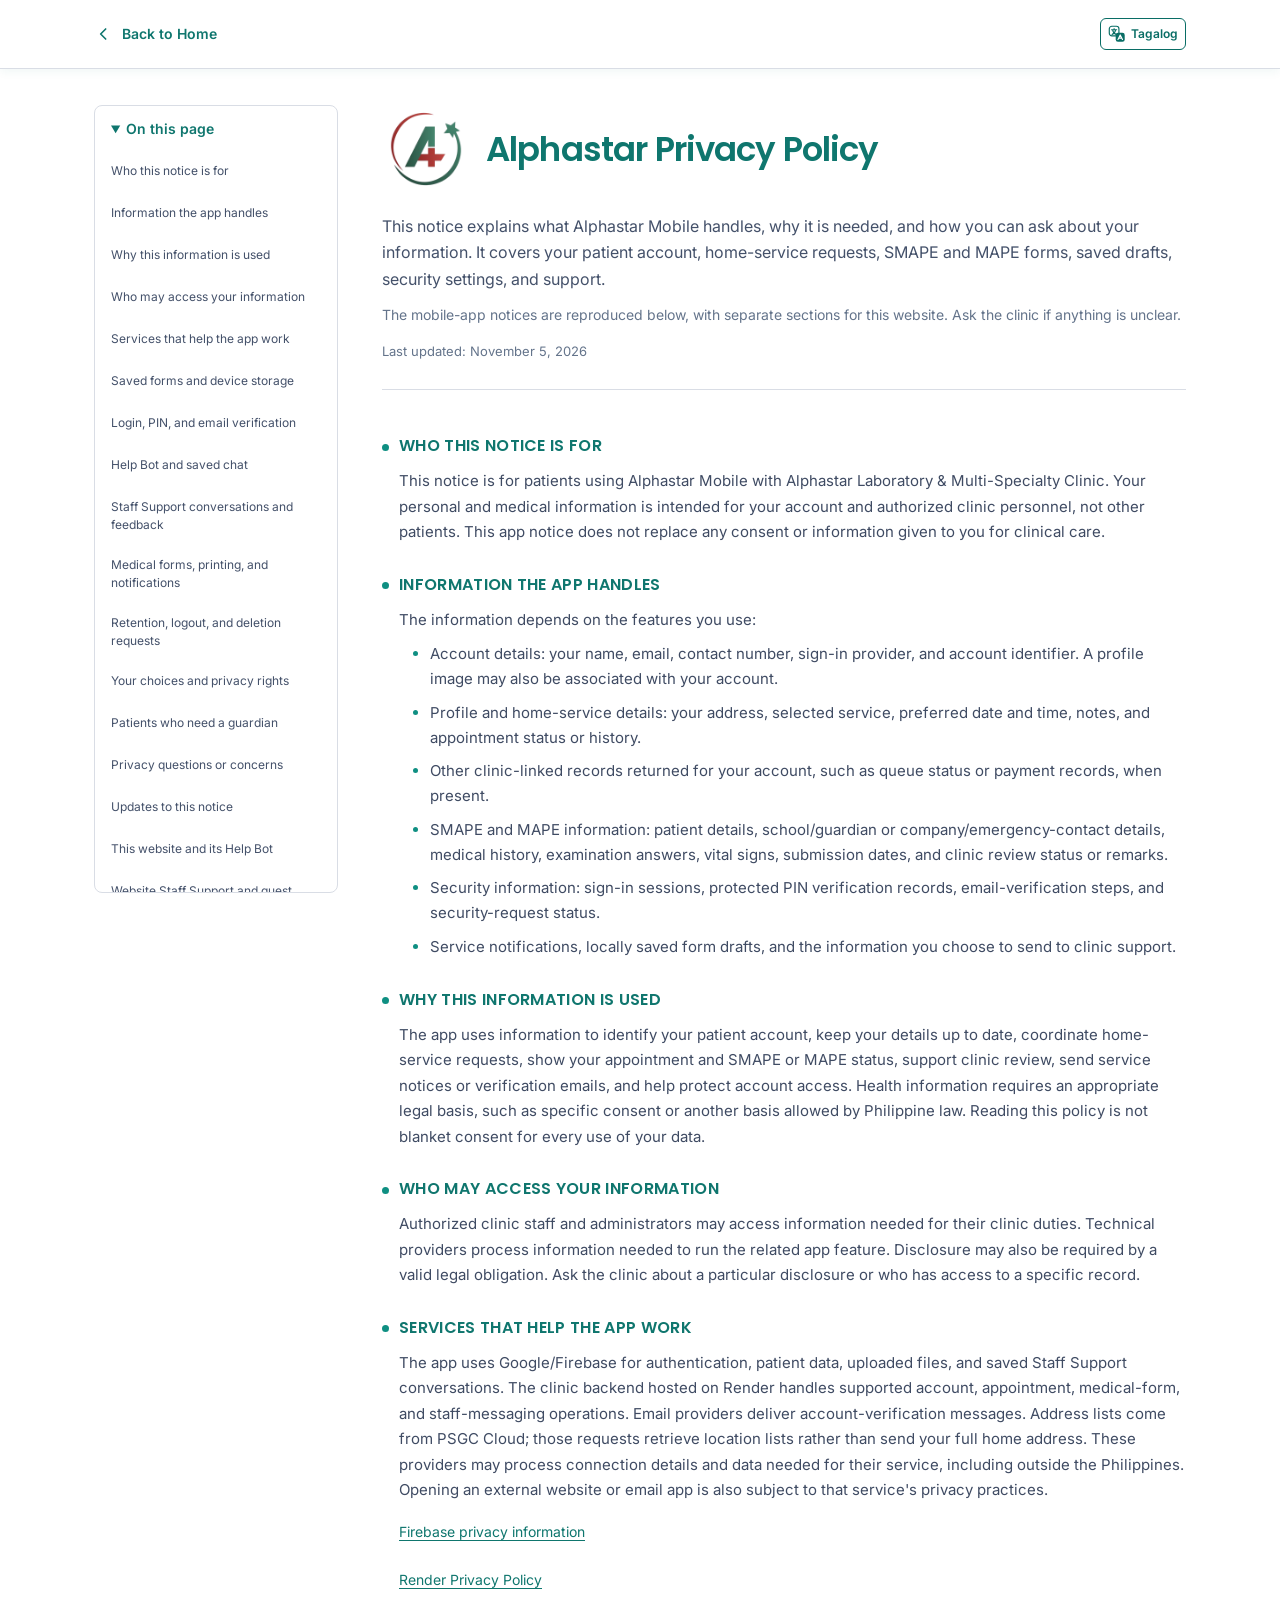
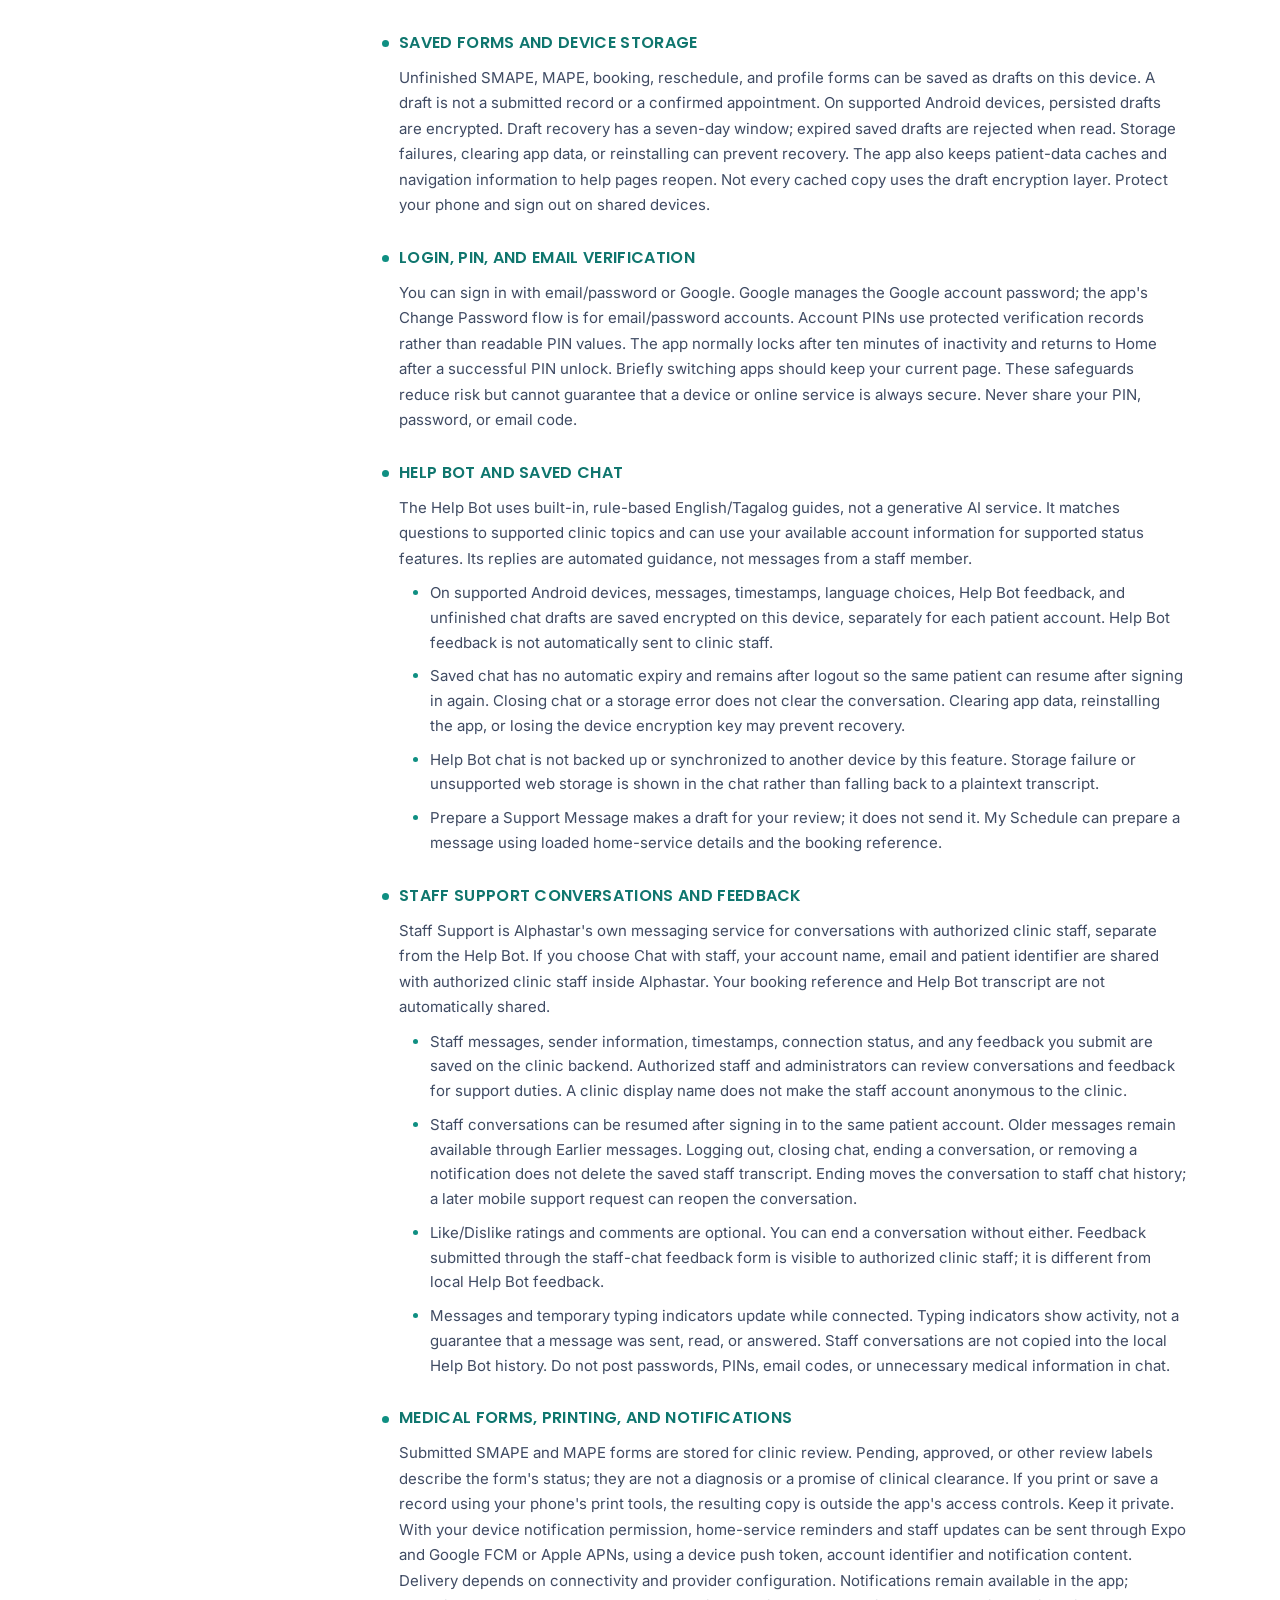
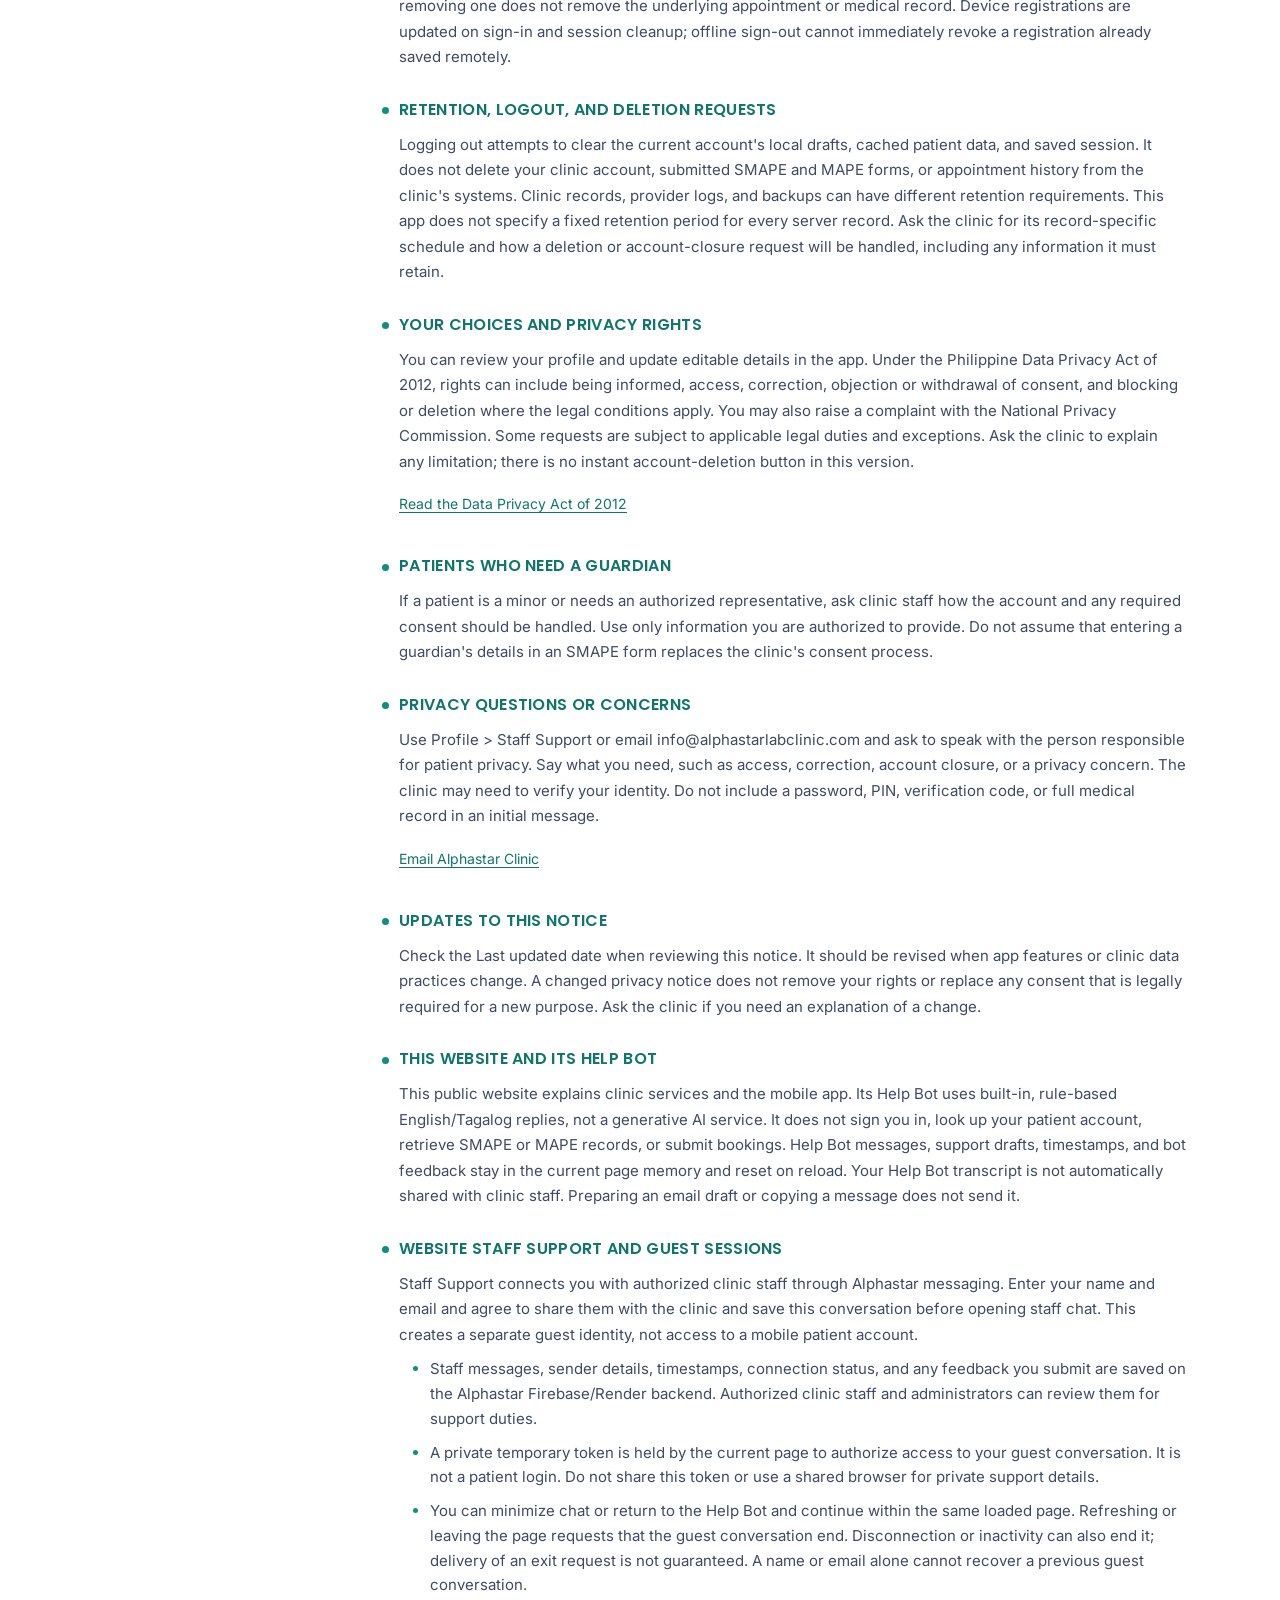
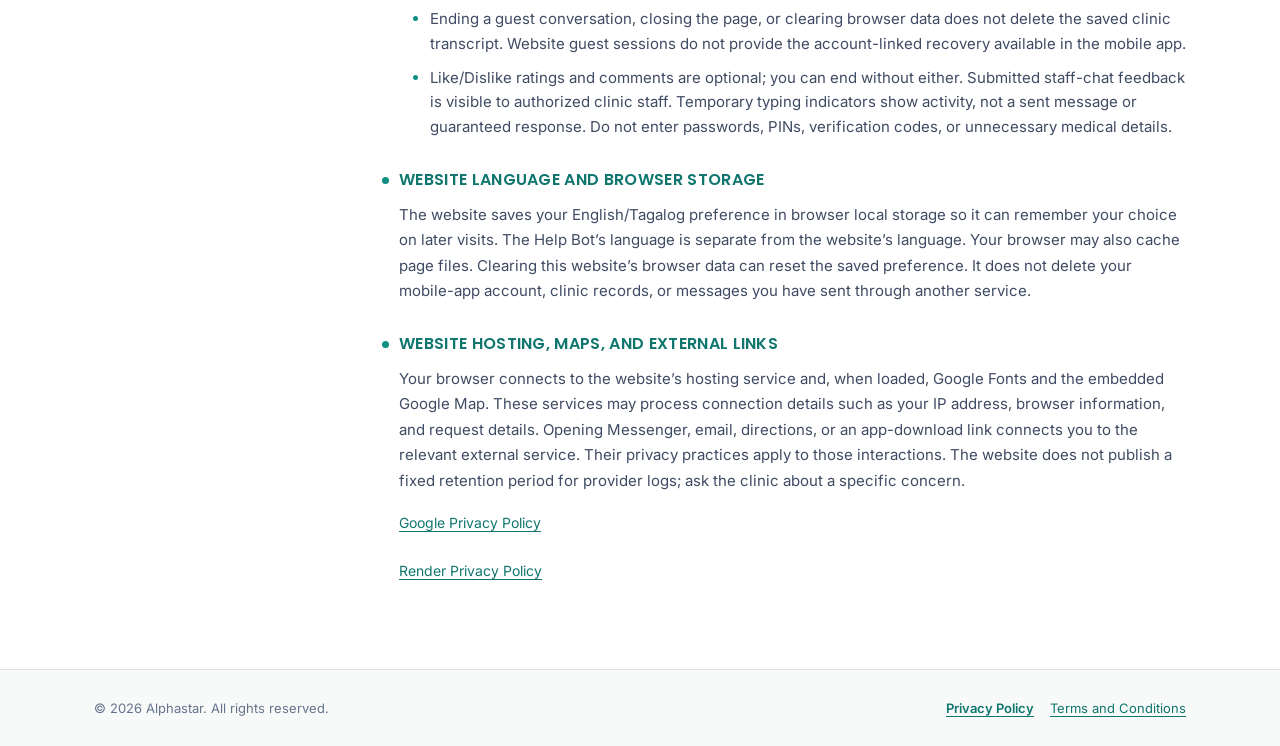
==== commit 244a840b: "Publish current Staff Support privacy policy and terms in English and Tagalog" ====
--- a/privacy-policy.html
+++ b/privacy-policy.html
@@ -29,7 +29,7 @@
         <div class="legal-brand-row"><img class="legal-brand-logo" src="assets/images/alphastarlogo.png" alt="" width="88" height="88"/><h1 class="legal-title" id="legal-title"><span>Alphastar</span> <span data-i18n="legal.privacy">Privacy Policy</span></h1></div>
         <p class="legal-lead" data-i18n="legal.privacy.introduction">This notice explains what Alphastar Mobile handles, why it is needed, and how you can ask about your information. It covers your patient account, home-service requests, SMAPE and MAPE forms, saved drafts, security settings, and support.</p>
         <p class="legal-scope"><span data-i18n="legal.scope">The mobile-app notices are reproduced below, with separate sections for this website. Ask the clinic if anything is unclear.</span></p>
-        <p class="legal-updated"><span data-i18n="legal.updated">Last updated:</span> <time datetime="2026-11-02"><span data-i18n="legal.updatedDate">November 2, 2026</span></time></p>
+        <p class="legal-updated"><span data-i18n="legal.updated">Last updated:</span> <time datetime="2026-11-05"><span data-i18n="legal.updatedDate">November 5, 2026</span></time></p>
         <hr class="legal-rule"/>
       </div>
       <details class="legal-contents"><summary><span data-i18n="legal.contents">On this page</span></summary><nav aria-label="On this page" data-i18n-aria-label="legal.contents"><ul><li><a href="#scope"><span data-i18n="legal.privacy.scope.title">Who this notice is for</span></a></li>
@@ -39,7 +39,8 @@
 <li><a href="#providers"><span data-i18n="legal.privacy.providers.title">Services that help the app work</span></a></li>
 <li><a href="#drafts"><span data-i18n="legal.privacy.drafts.title">Saved forms and device storage</span></a></li>
 <li><a href="#security"><span data-i18n="legal.privacy.security.title">Login, PIN, and email verification</span></a></li>
-<li><a href="#chat"><span data-i18n="legal.privacy.chat.title">Chat With Us and Staff Support</span></a></li>
+<li><a href="#chat"><span data-i18n="legal.privacy.chat.title">Help Bot and saved chat</span></a></li>
+<li><a href="#staff-chat"><span data-i18n="legal.privacy.staff-chat.title">Staff Support conversations and feedback</span></a></li>
 <li><a href="#records"><span data-i18n="legal.privacy.records.title">Medical forms, printing, and notifications</span></a></li>
 <li><a href="#retention"><span data-i18n="legal.privacy.retention.title">Retention, logout, and deletion requests</span></a></li>
 <li><a href="#choices"><span data-i18n="legal.privacy.choices.title">Your choices and privacy rights</span></a></li>
@@ -47,6 +48,7 @@
 <li><a href="#contact"><span data-i18n="legal.privacy.contact.title">Privacy questions or concerns</span></a></li>
 <li><a href="#updates"><span data-i18n="legal.privacy.updates.title">Updates to this notice</span></a></li>
 <li><a href="#website-chat"><span data-i18n="legal.privacy.website-chat.title">This website and its Help Bot</span></a></li>
+<li><a href="#website-staff-chat"><span data-i18n="legal.privacy.website-staff-chat.title">Website Staff Support and guest sessions</span></a></li>
 <li><a href="#website-storage"><span data-i18n="legal.privacy.website-storage.title">Website language and browser storage</span></a></li>
 <li><a href="#website-providers"><span data-i18n="legal.privacy.website-providers.title">Website hosting, maps, and external links</span></a></li></ul></nav></details>
       <div class="legal-sections"><section class="legal-section" id="scope" aria-labelledby="scope-title">
@@ -80,10 +82,10 @@
 </section>
 <section class="legal-section" id="providers" aria-labelledby="providers-title">
 <h2 id="providers-title" tabindex="-1" data-i18n="legal.privacy.providers.title">Services that help the app work</h2>
-<p data-i18n="legal.privacy.providers.body">The app uses Google/Firebase for authentication, patient data, and uploaded files, and the clinic backend hosted on Render for supported account and appointment operations. Email providers deliver account-verification messages. Address lists come from PSGC Cloud; those requests retrieve location lists rather than send your full home address. Built-in staff messaging uses the Alphastar Firebase/Render backend. Previous Tawk.to conversations remain separate. These providers may process connection details and data needed for their service, including outside the Philippines. Opening an external website, email app, or support channel is also subject to that service&#39;s privacy practices.</p>
+<p data-i18n="legal.privacy.providers.body">The app uses Google/Firebase for authentication, patient data, uploaded files, and saved Staff Support conversations. The clinic backend hosted on Render handles supported account, appointment, medical-form, and staff-messaging operations. Email providers deliver account-verification messages. Address lists come from PSGC Cloud; those requests retrieve location lists rather than send your full home address. These providers may process connection details and data needed for their service, including outside the Philippines. Opening an external website or email app is also subject to that service&#39;s privacy practices.</p>
 
 <div class="legal-references"><a href="https://firebase.google.com/support/privacy" target="_blank" rel="noopener noreferrer"><span data-i18n="legal.link.Firebase privacy information">Firebase privacy information</span></a>
-<a href="https://www.tawk.to/privacy-policy/" target="_blank" rel="noopener noreferrer"><span data-i18n="legal.link.tawk.to Privacy Policy">tawk.to Privacy Policy</span></a></div>
+<a href="https://render.com/privacy" target="_blank" rel="noopener noreferrer"><span data-i18n="legal.link.Render Privacy Policy">Render Privacy Policy</span></a></div>
 </section>
 <section class="legal-section" id="drafts" aria-labelledby="drafts-title">
 <h2 id="drafts-title" tabindex="-1" data-i18n="legal.privacy.drafts.title">Saved forms and device storage</h2>
@@ -98,9 +100,21 @@
 
 </section>
 <section class="legal-section" id="chat" aria-labelledby="chat-title">
-<h2 id="chat-title" tabindex="-1" data-i18n="legal.privacy.chat.title">Chat With Us and Staff Support</h2>
-<p data-i18n="legal.privacy.chat.body">The Help Bot uses built-in guides, not a generative AI service. It can use the account information supplied to the chat for supported status features. On supported Android devices, messages, timestamps, English/Tagalog choices, feedback and unfinished chat drafts are saved encrypted on this device, separately for each patient account. Saved chat has no automatic expiry and remains after logout so the same patient can resume after signing in again. Closing chat or a storage error does not clear the conversation. Clearing app data, reinstalling the app or losing the device encryption key may prevent recovery. Chat is not backed up or synchronized to another device by this feature. Storage failure or unsupported web storage is shown in the chat rather than falling back to a plaintext transcript. Feedback is not automatically sent to clinic staff. Prepare a Support Message makes a draft for your review; it does not send it. My Schedule can prepare a message using loaded home-service details and the booking reference. If you choose Chat with staff, your account name, email and patient identifier are shared with authorized clinic staff inside Alphastar. Your booking reference and Help Bot transcript are not automatically shared. Staff messages are saved on the clinic backend and can be resumed after signing in to the same patient account. Older messages remain available through Earlier messages. Removing a notification does not delete staff conversations. Staff availability and delivery depend on connectivity. Agent conversations are not copied into this local Help Bot history. Do not post passwords, PINs, email codes, or unnecessary medical information in chat.</p>
+<h2 id="chat-title" tabindex="-1" data-i18n="legal.privacy.chat.title">Help Bot and saved chat</h2>
+<p data-i18n="legal.privacy.chat.body">The Help Bot uses built-in, rule-based English/Tagalog guides, not a generative AI service. It matches questions to supported clinic topics and can use your available account information for supported status features. Its replies are automated guidance, not messages from a staff member.</p>
+<ul><li><span data-i18n="legal.privacy.chat.bullet0">On supported Android devices, messages, timestamps, language choices, Help Bot feedback, and unfinished chat drafts are saved encrypted on this device, separately for each patient account. Help Bot feedback is not automatically sent to clinic staff.</span></li>
+<li><span data-i18n="legal.privacy.chat.bullet1">Saved chat has no automatic expiry and remains after logout so the same patient can resume after signing in again. Closing chat or a storage error does not clear the conversation. Clearing app data, reinstalling the app, or losing the device encryption key may prevent recovery.</span></li>
+<li><span data-i18n="legal.privacy.chat.bullet2">Help Bot chat is not backed up or synchronized to another device by this feature. Storage failure or unsupported web storage is shown in the chat rather than falling back to a plaintext transcript.</span></li>
+<li><span data-i18n="legal.privacy.chat.bullet3">Prepare a Support Message makes a draft for your review; it does not send it. My Schedule can prepare a message using loaded home-service details and the booking reference.</span></li></ul>
 
+</section>
+<section class="legal-section" id="staff-chat" aria-labelledby="staff-chat-title">
+<h2 id="staff-chat-title" tabindex="-1" data-i18n="legal.privacy.staff-chat.title">Staff Support conversations and feedback</h2>
+<p data-i18n="legal.privacy.staff-chat.body">Staff Support is Alphastar&#39;s own messaging service for conversations with authorized clinic staff, separate from the Help Bot. If you choose Chat with staff, your account name, email and patient identifier are shared with authorized clinic staff inside Alphastar. Your booking reference and Help Bot transcript are not automatically shared.</p>
+<ul><li><span data-i18n="legal.privacy.staff-chat.bullet0">Staff messages, sender information, timestamps, connection status, and any feedback you submit are saved on the clinic backend. Authorized staff and administrators can review conversations and feedback for support duties. A clinic display name does not make the staff account anonymous to the clinic.</span></li>
+<li><span data-i18n="legal.privacy.staff-chat.bullet1">Staff conversations can be resumed after signing in to the same patient account. Older messages remain available through Earlier messages. Logging out, closing chat, ending a conversation, or removing a notification does not delete the saved staff transcript. Ending moves the conversation to staff chat history; a later mobile support request can reopen the conversation.</span></li>
+<li><span data-i18n="legal.privacy.staff-chat.bullet2">Like/Dislike ratings and comments are optional. You can end a conversation without either. Feedback submitted through the staff-chat feedback form is visible to authorized clinic staff; it is different from local Help Bot feedback.</span></li>
+<li><span data-i18n="legal.privacy.staff-chat.bullet3">Messages and temporary typing indicators update while connected. Typing indicators show activity, not a guarantee that a message was sent, read, or answered. Staff conversations are not copied into the local Help Bot history. Do not post passwords, PINs, email codes, or unnecessary medical information in chat.</span></li></ul>
 
 </section>
 <section class="legal-section" id="records" aria-labelledby="records-title">
@@ -141,8 +155,18 @@
 </section>
 <section class="legal-section" id="website-chat" aria-labelledby="website-chat-title">
 <h2 id="website-chat-title" tabindex="-1" data-i18n="legal.privacy.website-chat.title">This website and its Help Bot</h2>
-<p data-i18n="legal.privacy.website-chat.body">This public website explains clinic services and the mobile app. Its Help Bot uses built-in replies, not a generative AI service, and does not sign you in, look up your patient account, retrieve SMAPE records, or submit bookings. Help Bot messages, support drafts, timestamps, and feedback stay in the current tab’s memory and reset on reload. If you choose Chat with staff, enter your name and email and agree to share them with clinic staff and save this conversation in Alphastar. The website creates a separate guest identity, not access to a patient account. Your Help Bot transcript is not automatically shared. Staff messages are saved on the Alphastar Firebase/Render backend. A private chat token is stored in this tab’s session storage to resume this guest conversation for up to 24 hours. Anyone with access to this browser tab or token could read the conversation. Closing the tab or clearing browser data may prevent access; it does not delete server messages. A name or email alone cannot recover a guest conversation. Staff availability varies. Preparing an email draft or copying a message does not send it. Do not enter passwords, PINs, verification codes, or unnecessary medical details.</p>
+<p data-i18n="legal.privacy.website-chat.body">This public website explains clinic services and the mobile app. Its Help Bot uses built-in, rule-based English/Tagalog replies, not a generative AI service. It does not sign you in, look up your patient account, retrieve SMAPE or MAPE records, or submit bookings. Help Bot messages, support drafts, timestamps, and bot feedback stay in the current page memory and reset on reload. Your Help Bot transcript is not automatically shared with clinic staff. Preparing an email draft or copying a message does not send it.</p>
 
+
+</section>
+<section class="legal-section" id="website-staff-chat" aria-labelledby="website-staff-chat-title">
+<h2 id="website-staff-chat-title" tabindex="-1" data-i18n="legal.privacy.website-staff-chat.title">Website Staff Support and guest sessions</h2>
+<p data-i18n="legal.privacy.website-staff-chat.body">Staff Support connects you with authorized clinic staff through Alphastar messaging. Enter your name and email and agree to share them with the clinic and save this conversation before opening staff chat. This creates a separate guest identity, not access to a mobile patient account.</p>
+<ul><li><span data-i18n="legal.privacy.website-staff-chat.bullet0">Staff messages, sender details, timestamps, connection status, and any feedback you submit are saved on the Alphastar Firebase/Render backend. Authorized clinic staff and administrators can review them for support duties.</span></li>
+<li><span data-i18n="legal.privacy.website-staff-chat.bullet1">A private temporary token is held by the current page to authorize access to your guest conversation. It is not a patient login. Do not share this token or use a shared browser for private support details.</span></li>
+<li><span data-i18n="legal.privacy.website-staff-chat.bullet2">You can minimize chat or return to the Help Bot and continue within the same loaded page. Refreshing or leaving the page requests that the guest conversation end. Disconnection or inactivity can also end it; delivery of an exit request is not guaranteed. A name or email alone cannot recover a previous guest conversation.</span></li>
+<li><span data-i18n="legal.privacy.website-staff-chat.bullet3">Ending a guest conversation, closing the page, or clearing browser data does not delete the saved clinic transcript. Website guest sessions do not provide the account-linked recovery available in the mobile app.</span></li>
+<li><span data-i18n="legal.privacy.website-staff-chat.bullet4">Like/Dislike ratings and comments are optional; you can end without either. Submitted staff-chat feedback is visible to authorized clinic staff. Temporary typing indicators show activity, not a sent message or guaranteed response. Do not enter passwords, PINs, verification codes, or unnecessary medical details.</span></li></ul>
 
 </section>
 <section class="legal-section" id="website-storage" aria-labelledby="website-storage-title">
@@ -161,7 +185,7 @@
     </article>
   </main>
   <footer class="legal-footer"><div class="legal-footer-inner"><p>&copy; <span id="current-year">2026</span> Alphastar. <span data-i18n="footer.rights">All rights reserved.</span></p><nav aria-label="Legal information" data-i18n-aria-label="legal.legalNavigation"><a href="privacy-policy.html" aria-current="page"><span data-i18n="legal.privacy">Privacy Policy</span></a><a href="terms-and-conditions.html"><span data-i18n="legal.terms">Terms and Conditions</span></a></nav></div></footer>
-  <script src="assets/js/legal-translations.js?v=20261105-79"></script>
+  <script src="assets/js/legal-translations.js?v=20261105-legal"></script>
   <script src="assets/js/site-language.js?v=20261105-79"></script>
   <script src="assets/js/legal-notices.js?v=20261012-1"></script>
 </body>
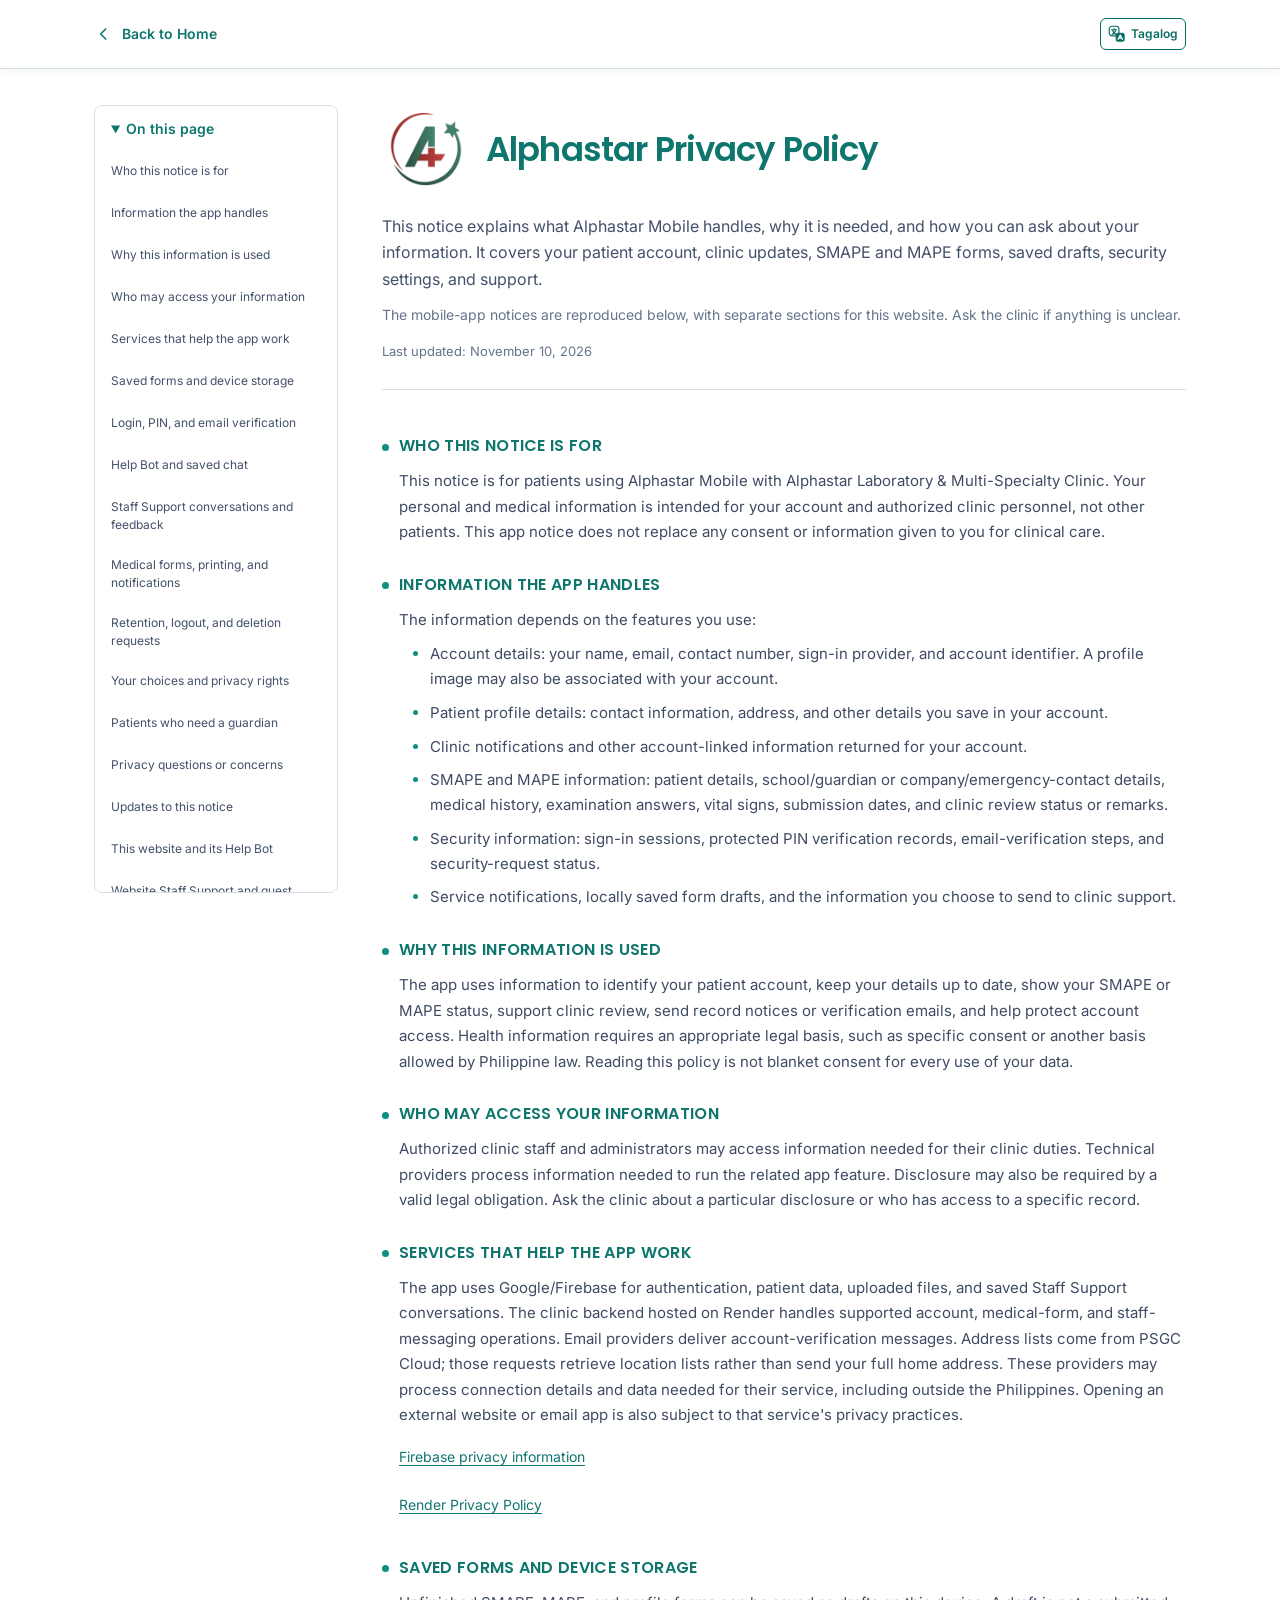
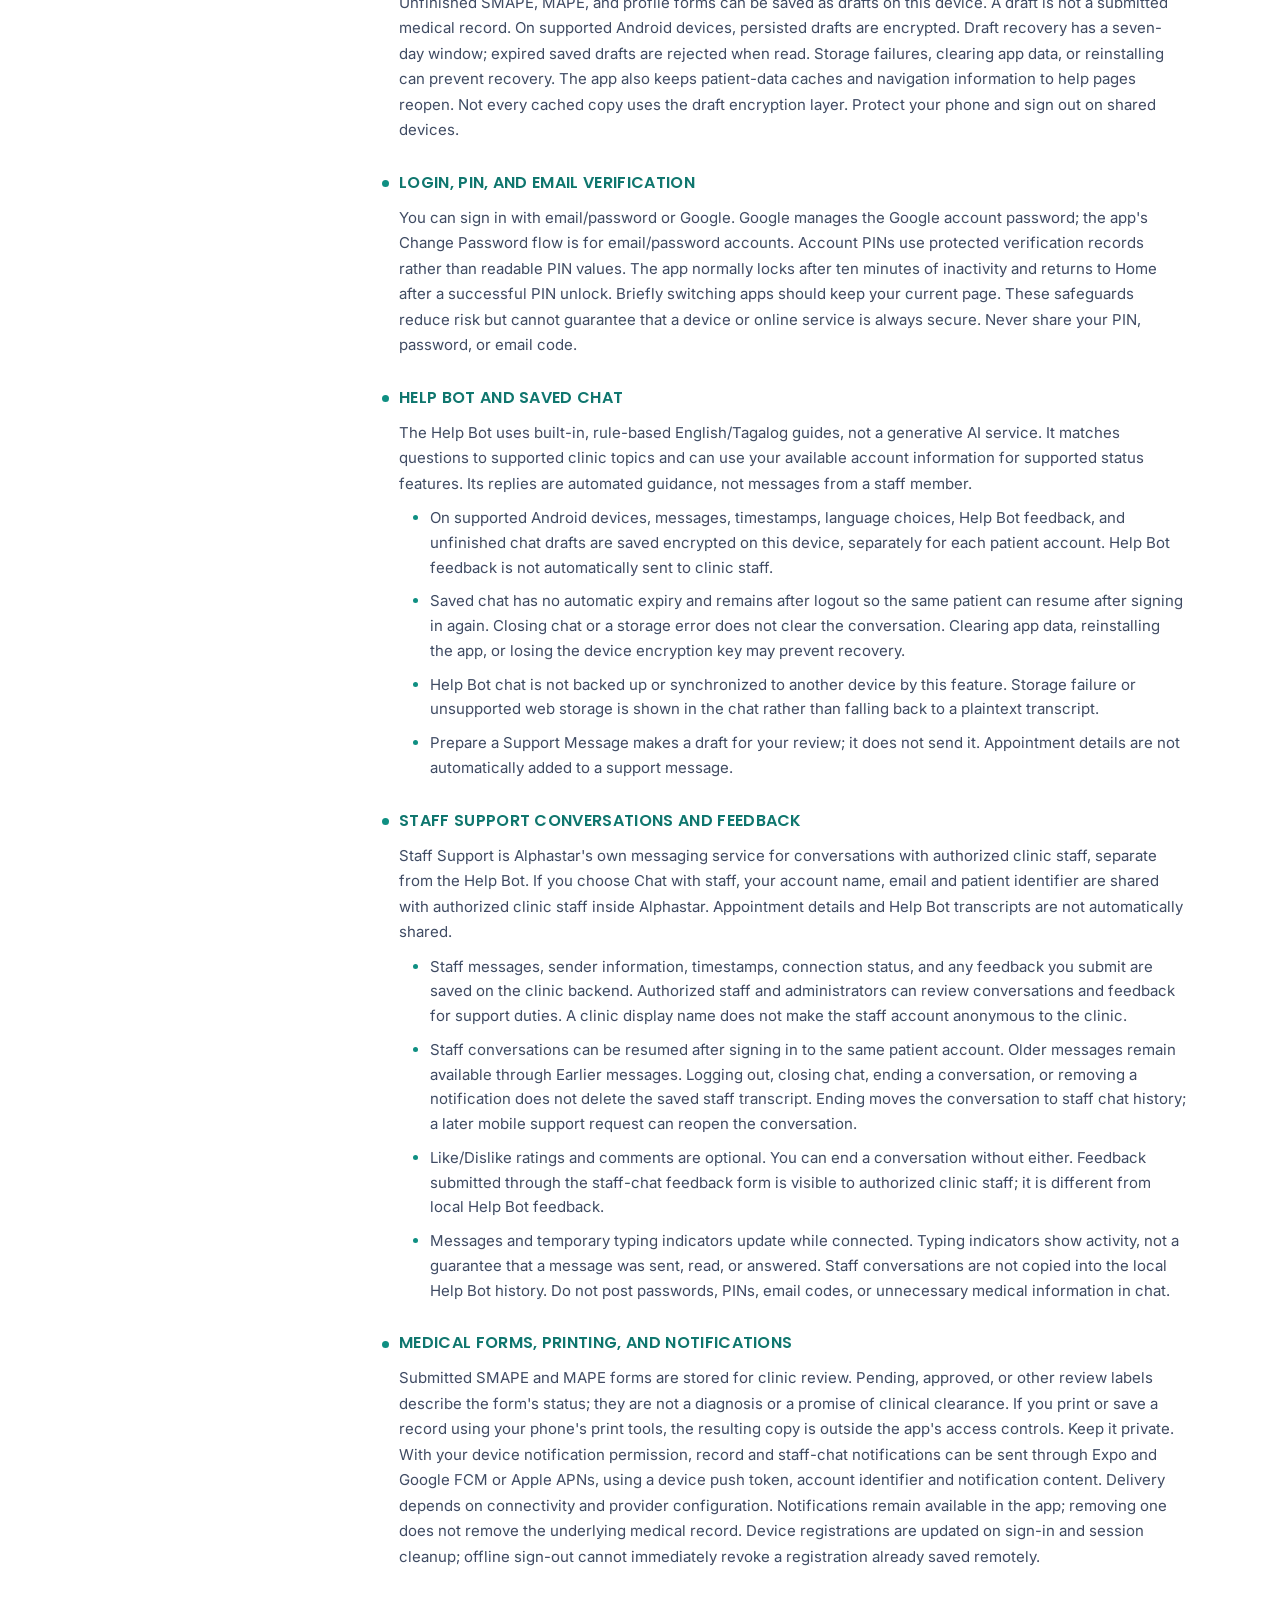
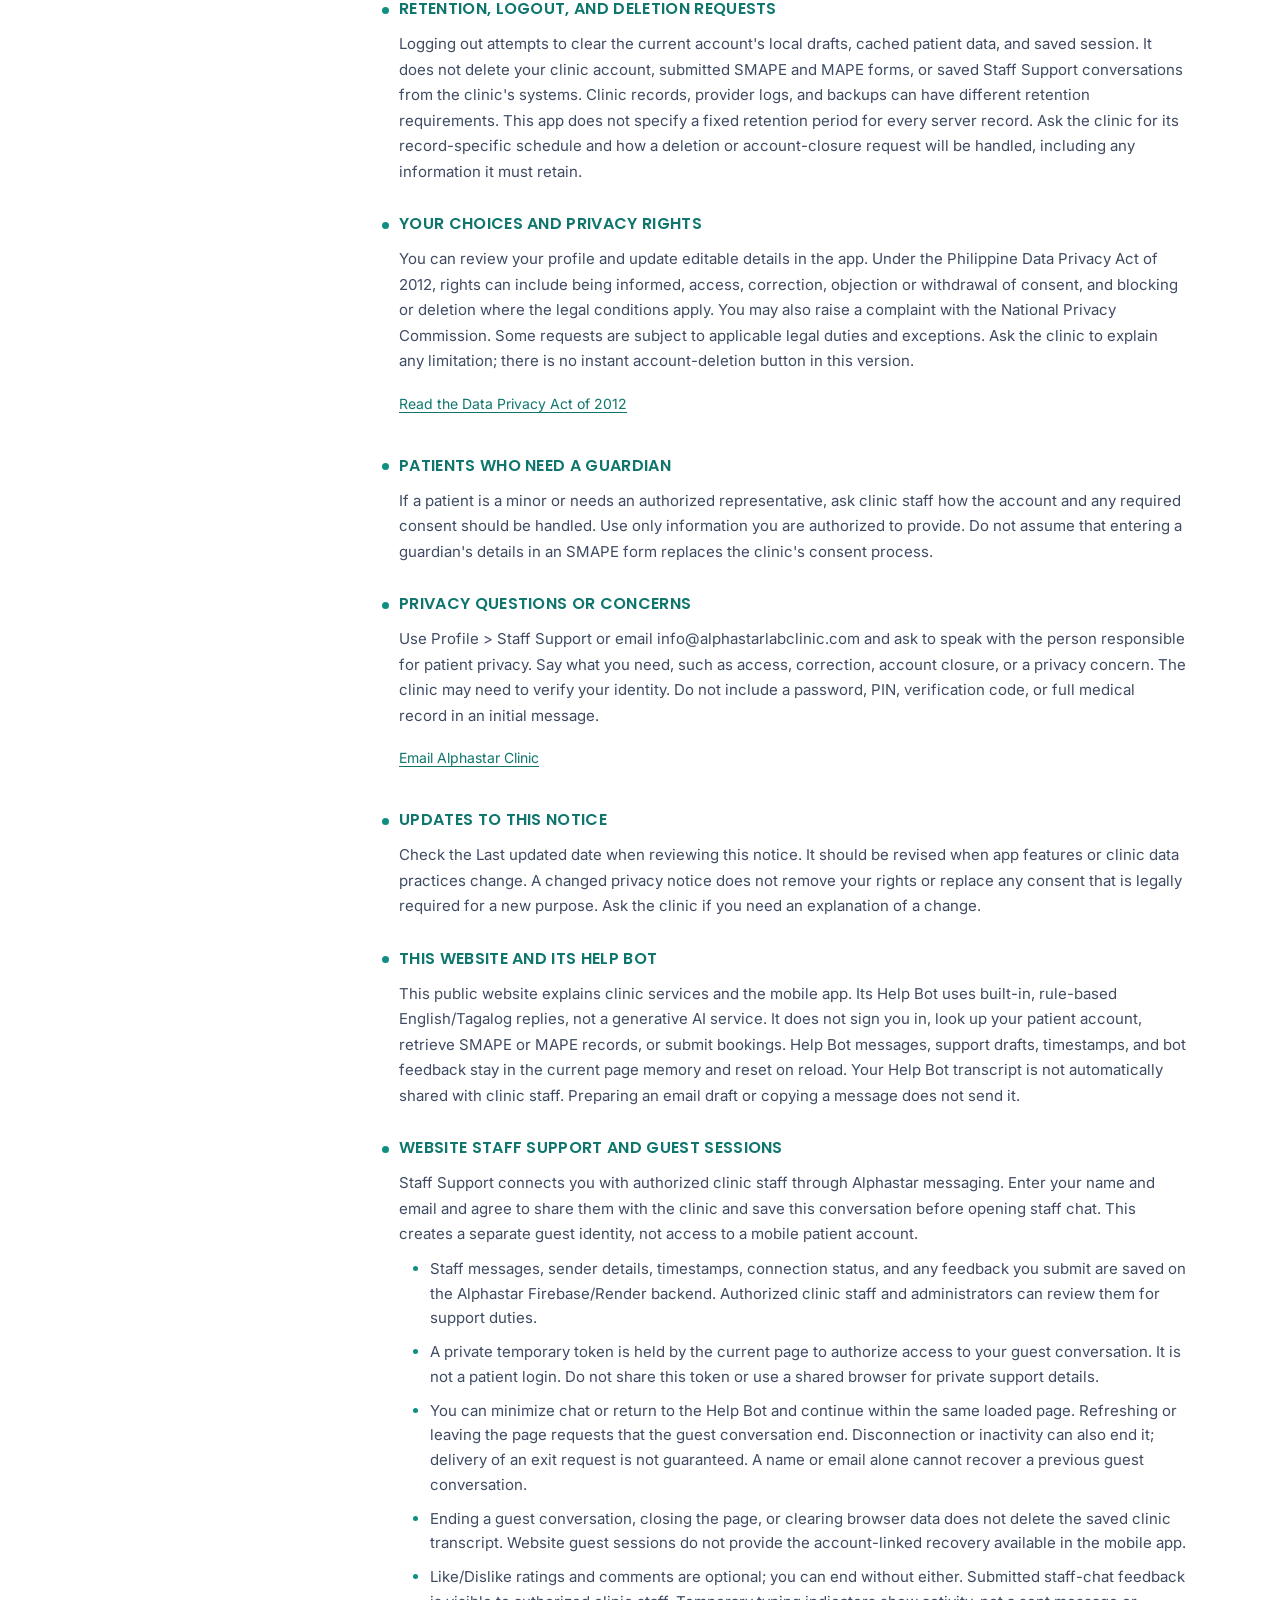
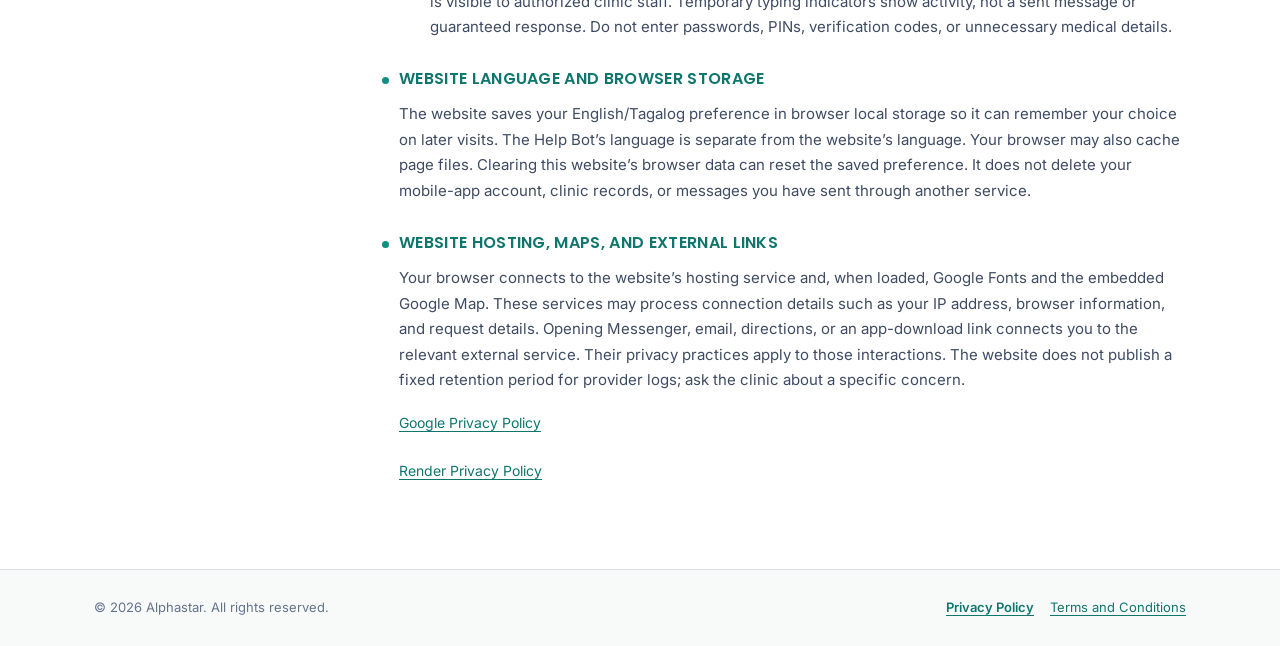
==== commit ccef0860: "Publish clinic hours, Staff Support availability and Android 1.0.79" ====
--- a/privacy-policy.html
+++ b/privacy-policy.html
@@ -27,9 +27,9 @@
     <article class="legal-document" id="legal-document" aria-labelledby="legal-title" tabindex="-1">
       <div class="legal-introduction">
         <div class="legal-brand-row"><img class="legal-brand-logo" src="assets/images/alphastarlogo.png" alt="" width="88" height="88"/><h1 class="legal-title" id="legal-title"><span>Alphastar</span> <span data-i18n="legal.privacy">Privacy Policy</span></h1></div>
-        <p class="legal-lead" data-i18n="legal.privacy.introduction">This notice explains what Alphastar Mobile handles, why it is needed, and how you can ask about your information. It covers your patient account, home-service requests, SMAPE and MAPE forms, saved drafts, security settings, and support.</p>
+        <p class="legal-lead" data-i18n="legal.privacy.introduction">This notice explains what Alphastar Mobile handles, why it is needed, and how you can ask about your information. It covers your patient account, clinic updates, SMAPE and MAPE forms, saved drafts, security settings, and support.</p>
         <p class="legal-scope"><span data-i18n="legal.scope">The mobile-app notices are reproduced below, with separate sections for this website. Ask the clinic if anything is unclear.</span></p>
-        <p class="legal-updated"><span data-i18n="legal.updated">Last updated:</span> <time datetime="2026-11-05"><span data-i18n="legal.updatedDate">November 5, 2026</span></time></p>
+        <p class="legal-updated"><span data-i18n="legal.updated">Last updated:</span> <time datetime="2026-11-10"><span data-i18n="legal.updatedDate">November 10, 2026</span></time></p>
         <hr class="legal-rule"/>
       </div>
       <details class="legal-contents"><summary><span data-i18n="legal.contents">On this page</span></summary><nav aria-label="On this page" data-i18n-aria-label="legal.contents"><ul><li><a href="#scope"><span data-i18n="legal.privacy.scope.title">Who this notice is for</span></a></li>
@@ -61,8 +61,8 @@
 <h2 id="information-title" tabindex="-1" data-i18n="legal.privacy.information.title">Information the app handles</h2>
 <p data-i18n="legal.privacy.information.body">The information depends on the features you use:</p>
 <ul><li><span data-i18n="legal.privacy.information.bullet0">Account details: your name, email, contact number, sign-in provider, and account identifier. A profile image may also be associated with your account.</span></li>
-<li><span data-i18n="legal.privacy.information.bullet1">Profile and home-service details: your address, selected service, preferred date and time, notes, and appointment status or history.</span></li>
-<li><span data-i18n="legal.privacy.information.bullet2">Other clinic-linked records returned for your account, such as queue status or payment records, when present.</span></li>
+<li><span data-i18n="legal.privacy.information.bullet1">Patient profile details: contact information, address, and other details you save in your account.</span></li>
+<li><span data-i18n="legal.privacy.information.bullet2">Clinic notifications and other account-linked information returned for your account.</span></li>
 <li><span data-i18n="legal.privacy.information.bullet3">SMAPE and MAPE information: patient details, school/guardian or company/emergency-contact details, medical history, examination answers, vital signs, submission dates, and clinic review status or remarks.</span></li>
 <li><span data-i18n="legal.privacy.information.bullet4">Security information: sign-in sessions, protected PIN verification records, email-verification steps, and security-request status.</span></li>
 <li><span data-i18n="legal.privacy.information.bullet5">Service notifications, locally saved form drafts, and the information you choose to send to clinic support.</span></li></ul>
@@ -70,7 +70,7 @@
 </section>
 <section class="legal-section" id="purposes" aria-labelledby="purposes-title">
 <h2 id="purposes-title" tabindex="-1" data-i18n="legal.privacy.purposes.title">Why this information is used</h2>
-<p data-i18n="legal.privacy.purposes.body">The app uses information to identify your patient account, keep your details up to date, coordinate home-service requests, show your appointment and SMAPE or MAPE status, support clinic review, send service notices or verification emails, and help protect account access. Health information requires an appropriate legal basis, such as specific consent or another basis allowed by Philippine law. Reading this policy is not blanket consent for every use of your data.</p>
+<p data-i18n="legal.privacy.purposes.body">The app uses information to identify your patient account, keep your details up to date, show your SMAPE or MAPE status, support clinic review, send record notices or verification emails, and help protect account access. Health information requires an appropriate legal basis, such as specific consent or another basis allowed by Philippine law. Reading this policy is not blanket consent for every use of your data.</p>
 
 
 </section>
@@ -82,14 +82,14 @@
 </section>
 <section class="legal-section" id="providers" aria-labelledby="providers-title">
 <h2 id="providers-title" tabindex="-1" data-i18n="legal.privacy.providers.title">Services that help the app work</h2>
-<p data-i18n="legal.privacy.providers.body">The app uses Google/Firebase for authentication, patient data, uploaded files, and saved Staff Support conversations. The clinic backend hosted on Render handles supported account, appointment, medical-form, and staff-messaging operations. Email providers deliver account-verification messages. Address lists come from PSGC Cloud; those requests retrieve location lists rather than send your full home address. These providers may process connection details and data needed for their service, including outside the Philippines. Opening an external website or email app is also subject to that service&#39;s privacy practices.</p>
+<p data-i18n="legal.privacy.providers.body">The app uses Google/Firebase for authentication, patient data, uploaded files, and saved Staff Support conversations. The clinic backend hosted on Render handles supported account, medical-form, and staff-messaging operations. Email providers deliver account-verification messages. Address lists come from PSGC Cloud; those requests retrieve location lists rather than send your full home address. These providers may process connection details and data needed for their service, including outside the Philippines. Opening an external website or email app is also subject to that service&#39;s privacy practices.</p>
 
 <div class="legal-references"><a href="https://firebase.google.com/support/privacy" target="_blank" rel="noopener noreferrer"><span data-i18n="legal.link.Firebase privacy information">Firebase privacy information</span></a>
 <a href="https://render.com/privacy" target="_blank" rel="noopener noreferrer"><span data-i18n="legal.link.Render Privacy Policy">Render Privacy Policy</span></a></div>
 </section>
 <section class="legal-section" id="drafts" aria-labelledby="drafts-title">
 <h2 id="drafts-title" tabindex="-1" data-i18n="legal.privacy.drafts.title">Saved forms and device storage</h2>
-<p data-i18n="legal.privacy.drafts.body">Unfinished SMAPE, MAPE, booking, reschedule, and profile forms can be saved as drafts on this device. A draft is not a submitted record or a confirmed appointment. On supported Android devices, persisted drafts are encrypted. Draft recovery has a seven-day window; expired saved drafts are rejected when read. Storage failures, clearing app data, or reinstalling can prevent recovery. The app also keeps patient-data caches and navigation information to help pages reopen. Not every cached copy uses the draft encryption layer. Protect your phone and sign out on shared devices.</p>
+<p data-i18n="legal.privacy.drafts.body">Unfinished SMAPE, MAPE, and profile forms can be saved as drafts on this device. A draft is not a submitted medical record. On supported Android devices, persisted drafts are encrypted. Draft recovery has a seven-day window; expired saved drafts are rejected when read. Storage failures, clearing app data, or reinstalling can prevent recovery. The app also keeps patient-data caches and navigation information to help pages reopen. Not every cached copy uses the draft encryption layer. Protect your phone and sign out on shared devices.</p>
 
 
 </section>
@@ -105,12 +105,12 @@
 <ul><li><span data-i18n="legal.privacy.chat.bullet0">On supported Android devices, messages, timestamps, language choices, Help Bot feedback, and unfinished chat drafts are saved encrypted on this device, separately for each patient account. Help Bot feedback is not automatically sent to clinic staff.</span></li>
 <li><span data-i18n="legal.privacy.chat.bullet1">Saved chat has no automatic expiry and remains after logout so the same patient can resume after signing in again. Closing chat or a storage error does not clear the conversation. Clearing app data, reinstalling the app, or losing the device encryption key may prevent recovery.</span></li>
 <li><span data-i18n="legal.privacy.chat.bullet2">Help Bot chat is not backed up or synchronized to another device by this feature. Storage failure or unsupported web storage is shown in the chat rather than falling back to a plaintext transcript.</span></li>
-<li><span data-i18n="legal.privacy.chat.bullet3">Prepare a Support Message makes a draft for your review; it does not send it. My Schedule can prepare a message using loaded home-service details and the booking reference.</span></li></ul>
+<li><span data-i18n="legal.privacy.chat.bullet3">Prepare a Support Message makes a draft for your review; it does not send it. Appointment details are not automatically added to a support message.</span></li></ul>
 
 </section>
 <section class="legal-section" id="staff-chat" aria-labelledby="staff-chat-title">
 <h2 id="staff-chat-title" tabindex="-1" data-i18n="legal.privacy.staff-chat.title">Staff Support conversations and feedback</h2>
-<p data-i18n="legal.privacy.staff-chat.body">Staff Support is Alphastar&#39;s own messaging service for conversations with authorized clinic staff, separate from the Help Bot. If you choose Chat with staff, your account name, email and patient identifier are shared with authorized clinic staff inside Alphastar. Your booking reference and Help Bot transcript are not automatically shared.</p>
+<p data-i18n="legal.privacy.staff-chat.body">Staff Support is Alphastar&#39;s own messaging service for conversations with authorized clinic staff, separate from the Help Bot. If you choose Chat with staff, your account name, email and patient identifier are shared with authorized clinic staff inside Alphastar. Appointment details and Help Bot transcripts are not automatically shared.</p>
 <ul><li><span data-i18n="legal.privacy.staff-chat.bullet0">Staff messages, sender information, timestamps, connection status, and any feedback you submit are saved on the clinic backend. Authorized staff and administrators can review conversations and feedback for support duties. A clinic display name does not make the staff account anonymous to the clinic.</span></li>
 <li><span data-i18n="legal.privacy.staff-chat.bullet1">Staff conversations can be resumed after signing in to the same patient account. Older messages remain available through Earlier messages. Logging out, closing chat, ending a conversation, or removing a notification does not delete the saved staff transcript. Ending moves the conversation to staff chat history; a later mobile support request can reopen the conversation.</span></li>
 <li><span data-i18n="legal.privacy.staff-chat.bullet2">Like/Dislike ratings and comments are optional. You can end a conversation without either. Feedback submitted through the staff-chat feedback form is visible to authorized clinic staff; it is different from local Help Bot feedback.</span></li>
@@ -119,13 +119,13 @@
 </section>
 <section class="legal-section" id="records" aria-labelledby="records-title">
 <h2 id="records-title" tabindex="-1" data-i18n="legal.privacy.records.title">Medical forms, printing, and notifications</h2>
-<p data-i18n="legal.privacy.records.body">Submitted SMAPE and MAPE forms are stored for clinic review. Pending, approved, or other review labels describe the form&#39;s status; they are not a diagnosis or a promise of clinical clearance. If you print or save a record using your phone&#39;s print tools, the resulting copy is outside the app&#39;s access controls. Keep it private. With your device notification permission, home-service reminders and staff updates can be sent through Expo and Google FCM or Apple APNs, using a device push token, account identifier and notification content. Delivery depends on connectivity and provider configuration. Notifications remain available in the app; removing one does not remove the underlying appointment or medical record. Device registrations are updated on sign-in and session cleanup; offline sign-out cannot immediately revoke a registration already saved remotely.</p>
+<p data-i18n="legal.privacy.records.body">Submitted SMAPE and MAPE forms are stored for clinic review. Pending, approved, or other review labels describe the form&#39;s status; they are not a diagnosis or a promise of clinical clearance. If you print or save a record using your phone&#39;s print tools, the resulting copy is outside the app&#39;s access controls. Keep it private. With your device notification permission, record and staff-chat notifications can be sent through Expo and Google FCM or Apple APNs, using a device push token, account identifier and notification content. Delivery depends on connectivity and provider configuration. Notifications remain available in the app; removing one does not remove the underlying medical record. Device registrations are updated on sign-in and session cleanup; offline sign-out cannot immediately revoke a registration already saved remotely.</p>
 
 
 </section>
 <section class="legal-section" id="retention" aria-labelledby="retention-title">
 <h2 id="retention-title" tabindex="-1" data-i18n="legal.privacy.retention.title">Retention, logout, and deletion requests</h2>
-<p data-i18n="legal.privacy.retention.body">Logging out attempts to clear the current account&#39;s local drafts, cached patient data, and saved session. It does not delete your clinic account, submitted SMAPE and MAPE forms, or appointment history from the clinic&#39;s systems. Clinic records, provider logs, and backups can have different retention requirements. This app does not specify a fixed retention period for every server record. Ask the clinic for its record-specific schedule and how a deletion or account-closure request will be handled, including any information it must retain.</p>
+<p data-i18n="legal.privacy.retention.body">Logging out attempts to clear the current account&#39;s local drafts, cached patient data, and saved session. It does not delete your clinic account, submitted SMAPE and MAPE forms, or saved Staff Support conversations from the clinic&#39;s systems. Clinic records, provider logs, and backups can have different retention requirements. This app does not specify a fixed retention period for every server record. Ask the clinic for its record-specific schedule and how a deletion or account-closure request will be handled, including any information it must retain.</p>
 
 
 </section>
@@ -185,8 +185,8 @@
     </article>
   </main>
   <footer class="legal-footer"><div class="legal-footer-inner"><p>&copy; <span id="current-year">2026</span> Alphastar. <span data-i18n="footer.rights">All rights reserved.</span></p><nav aria-label="Legal information" data-i18n-aria-label="legal.legalNavigation"><a href="privacy-policy.html" aria-current="page"><span data-i18n="legal.privacy">Privacy Policy</span></a><a href="terms-and-conditions.html"><span data-i18n="legal.terms">Terms and Conditions</span></a></nav></div></footer>
-  <script src="assets/js/legal-translations.js?v=20261105-legal"></script>
-  <script src="assets/js/site-language.js?v=20261105-79"></script>
+  <script src="assets/js/legal-translations.js?v=20261110-legal"></script>
+  <script src="assets/js/site-language.js?v=20261110-80"></script>
   <script src="assets/js/legal-notices.js?v=20261012-1"></script>
 </body>
 </html>
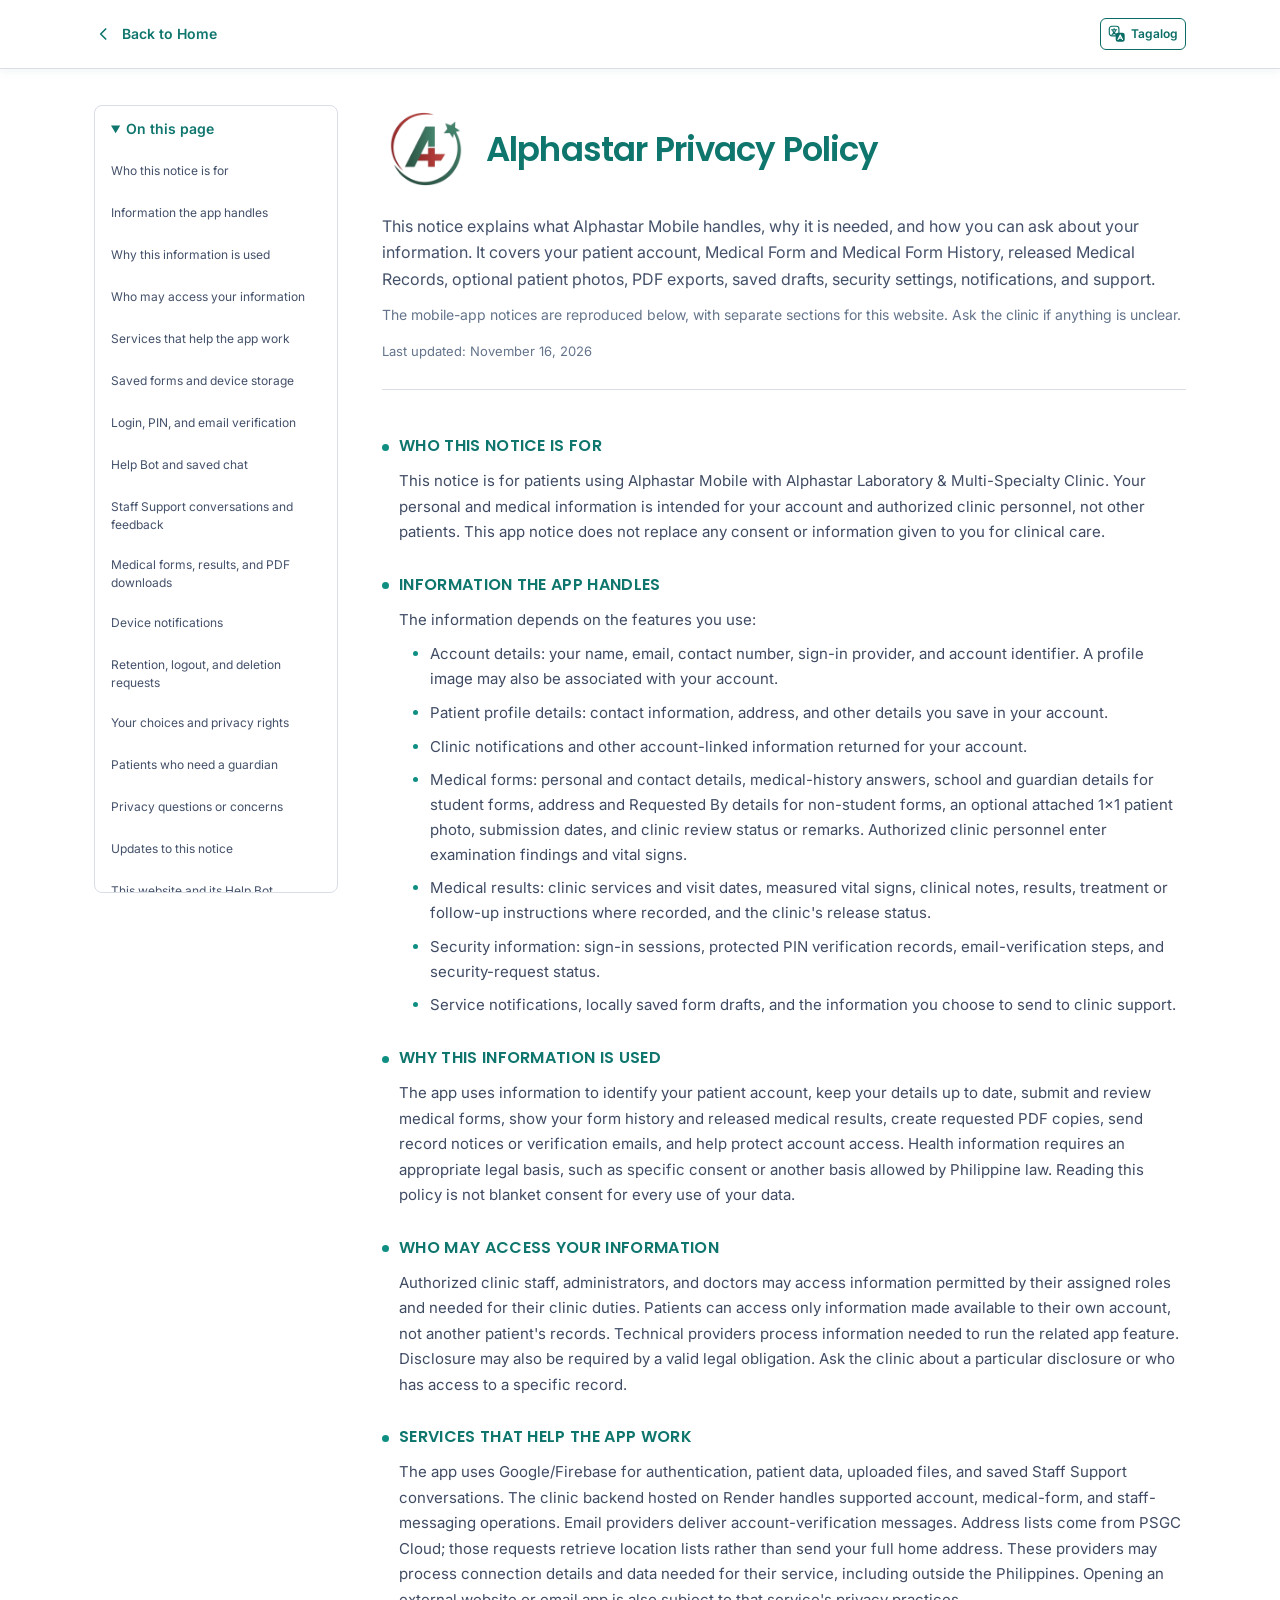
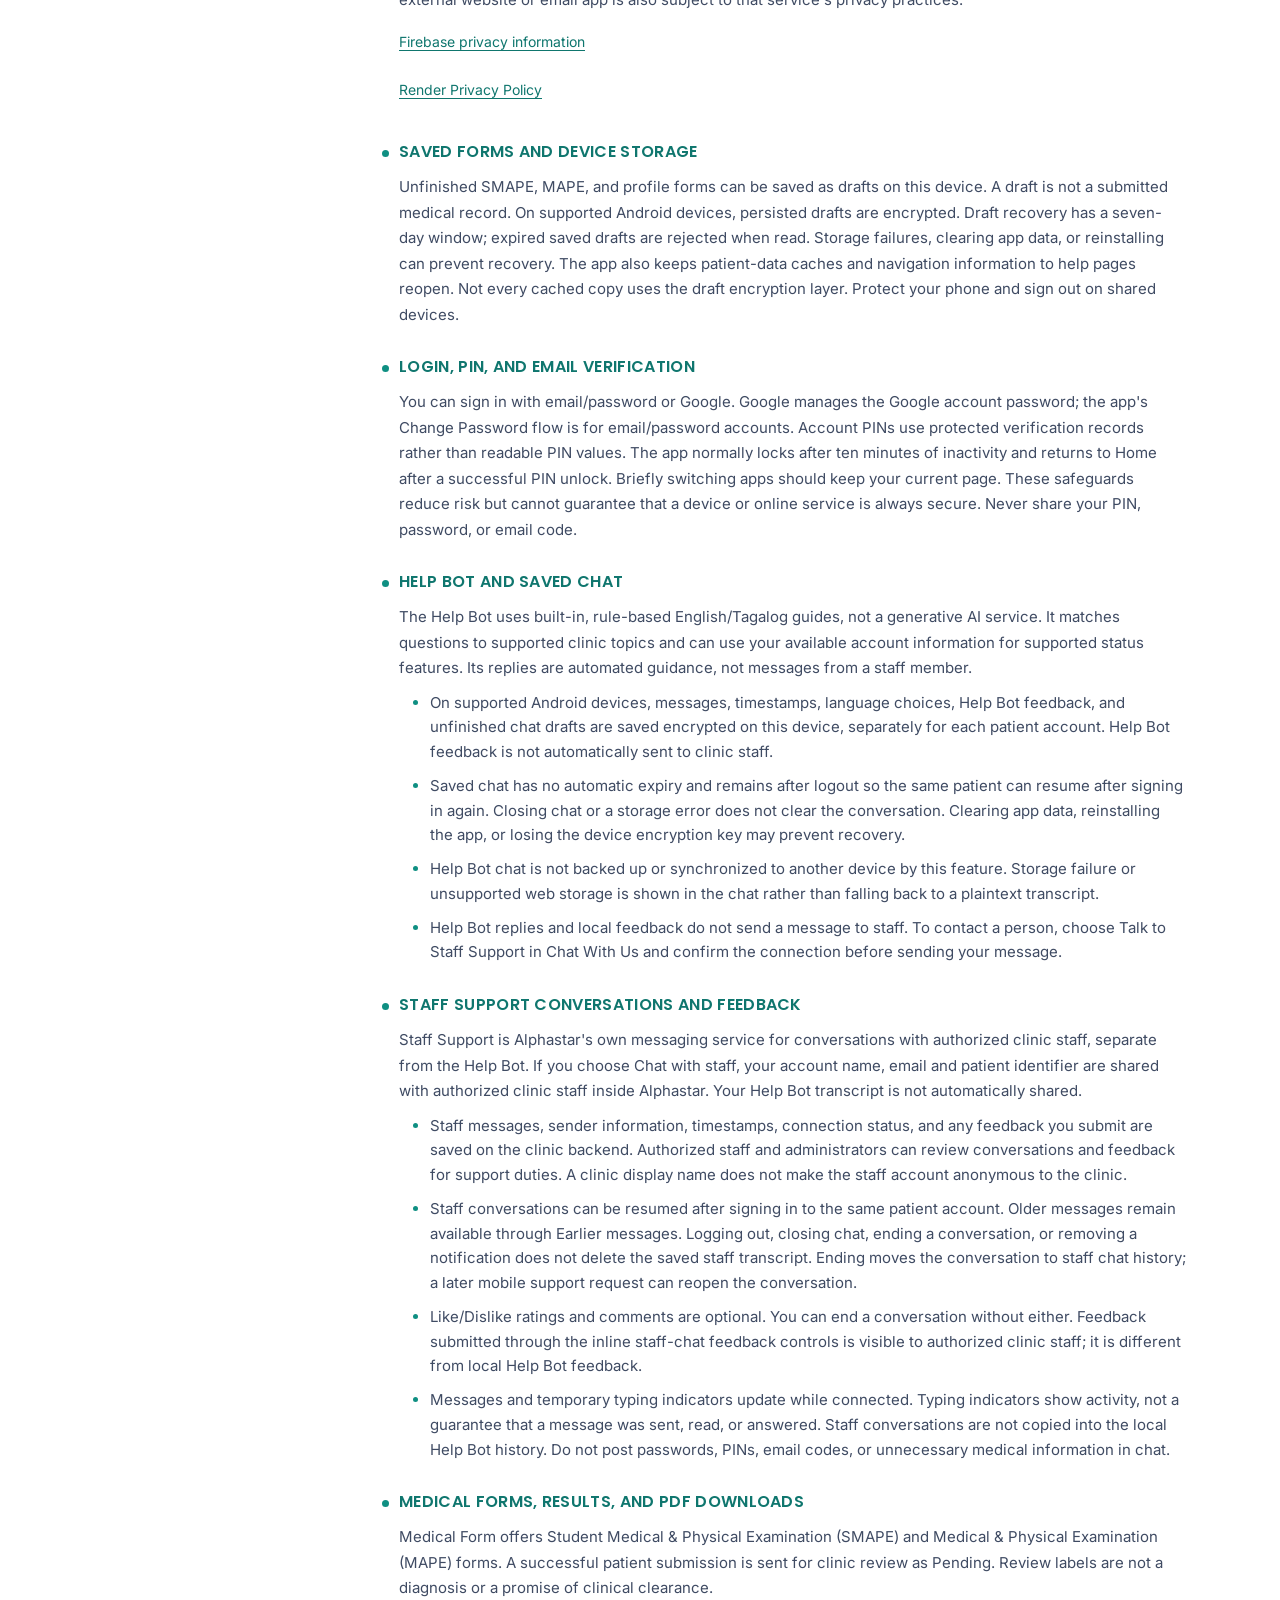
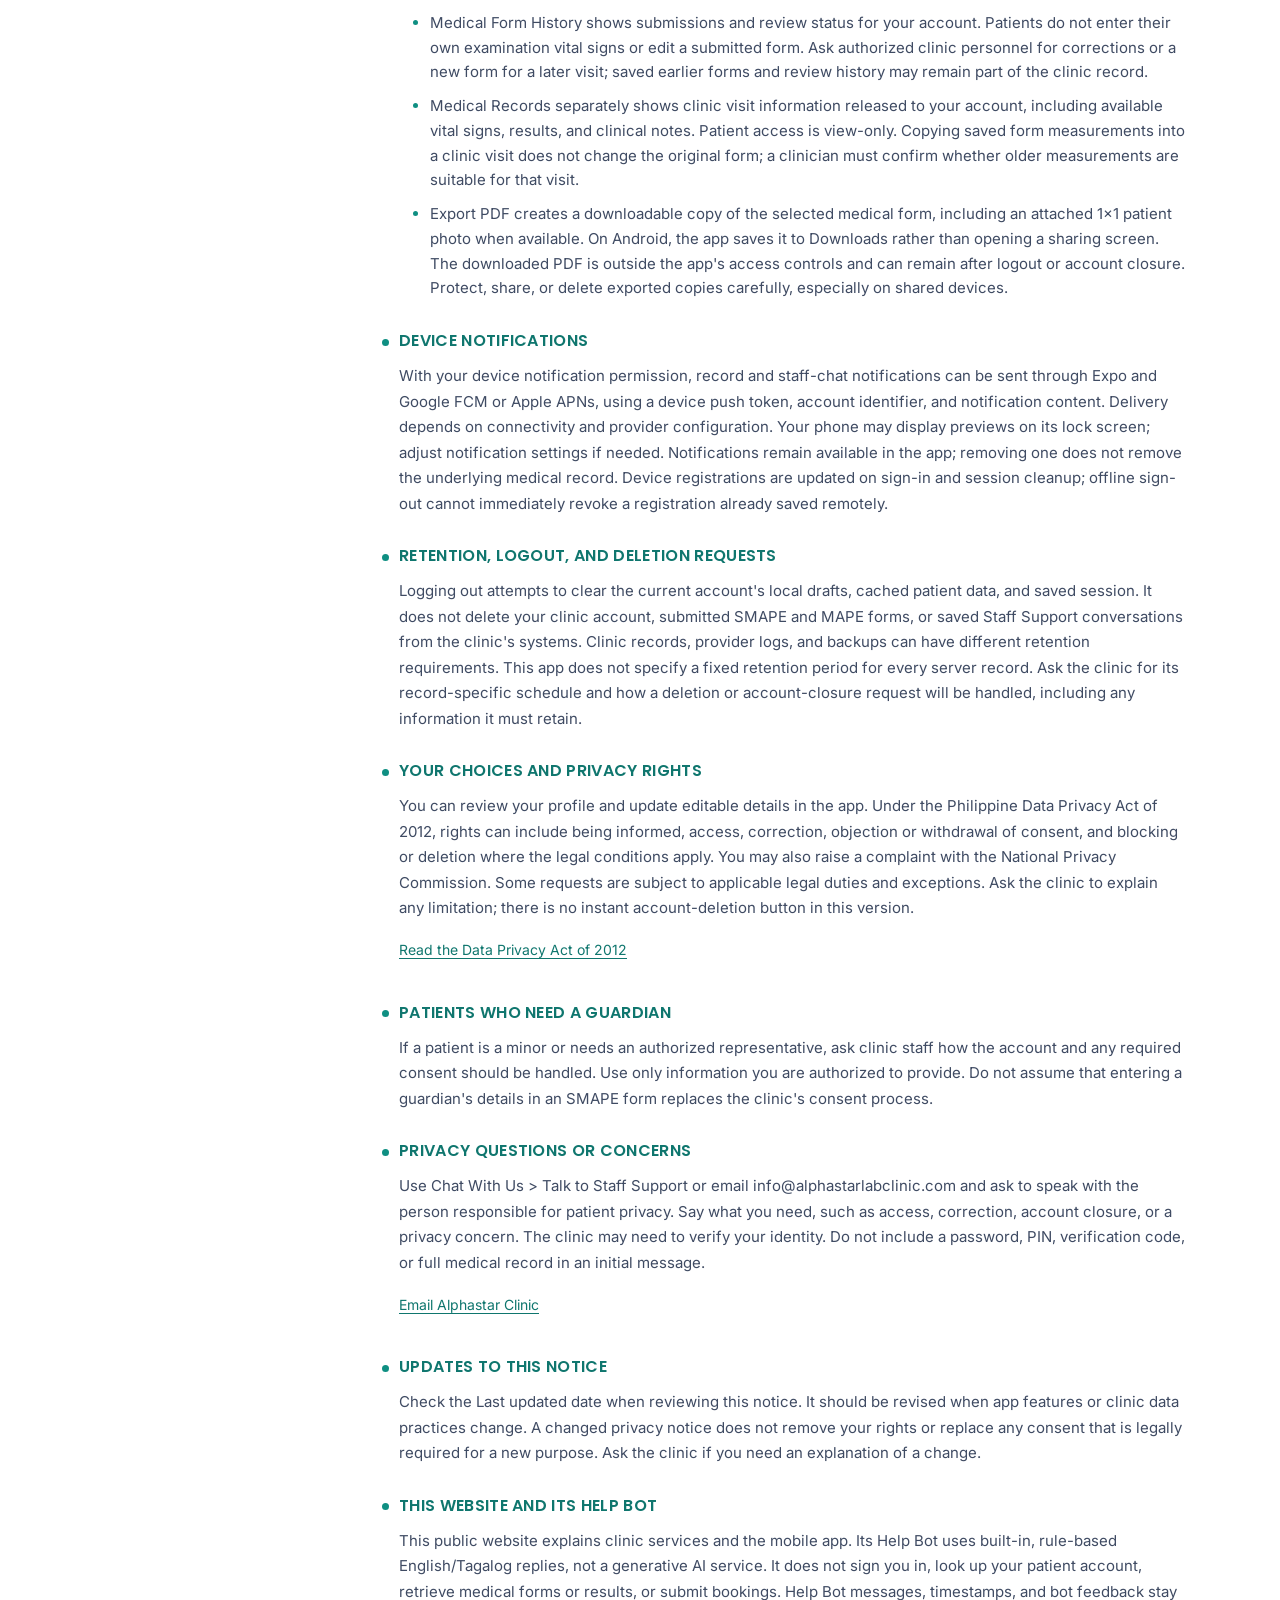
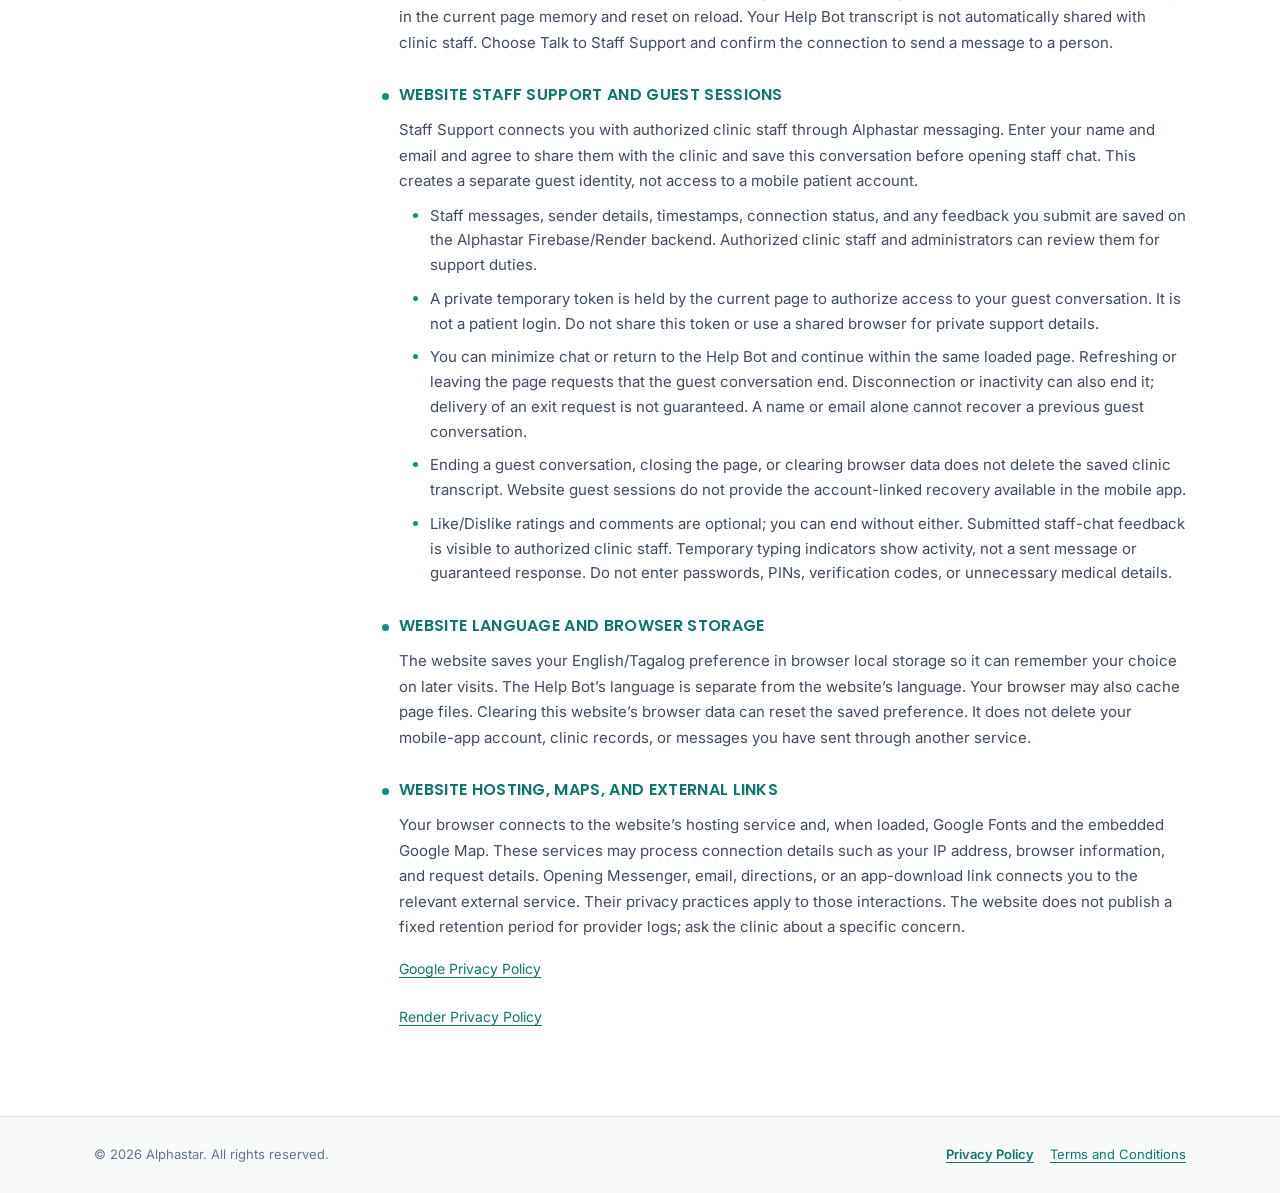
==== commit d9cc5bfd: "Publish Android 1.0.86 and current patient legal notices" ====
--- a/privacy-policy.html
+++ b/privacy-policy.html
@@ -27,9 +27,9 @@
     <article class="legal-document" id="legal-document" aria-labelledby="legal-title" tabindex="-1">
       <div class="legal-introduction">
         <div class="legal-brand-row"><img class="legal-brand-logo" src="assets/images/alphastarlogo.png" alt="" width="88" height="88"/><h1 class="legal-title" id="legal-title"><span>Alphastar</span> <span data-i18n="legal.privacy">Privacy Policy</span></h1></div>
-        <p class="legal-lead" data-i18n="legal.privacy.introduction">This notice explains what Alphastar Mobile handles, why it is needed, and how you can ask about your information. It covers your patient account, clinic updates, SMAPE and MAPE forms, saved drafts, security settings, and support.</p>
+        <p class="legal-lead" data-i18n="legal.privacy.introduction">This notice explains what Alphastar Mobile handles, why it is needed, and how you can ask about your information. It covers your patient account, Medical Form and Medical Form History, released Medical Records, optional patient photos, PDF exports, saved drafts, security settings, notifications, and support.</p>
         <p class="legal-scope"><span data-i18n="legal.scope">The mobile-app notices are reproduced below, with separate sections for this website. Ask the clinic if anything is unclear.</span></p>
-        <p class="legal-updated"><span data-i18n="legal.updated">Last updated:</span> <time datetime="2026-11-10"><span data-i18n="legal.updatedDate">November 10, 2026</span></time></p>
+        <p class="legal-updated"><span data-i18n="legal.updated">Last updated:</span> <time datetime="2026-11-16"><span data-i18n="legal.updatedDate">November 16, 2026</span></time></p>
         <hr class="legal-rule"/>
       </div>
       <details class="legal-contents"><summary><span data-i18n="legal.contents">On this page</span></summary><nav aria-label="On this page" data-i18n-aria-label="legal.contents"><ul><li><a href="#scope"><span data-i18n="legal.privacy.scope.title">Who this notice is for</span></a></li>
@@ -41,7 +41,8 @@
 <li><a href="#security"><span data-i18n="legal.privacy.security.title">Login, PIN, and email verification</span></a></li>
 <li><a href="#chat"><span data-i18n="legal.privacy.chat.title">Help Bot and saved chat</span></a></li>
 <li><a href="#staff-chat"><span data-i18n="legal.privacy.staff-chat.title">Staff Support conversations and feedback</span></a></li>
-<li><a href="#records"><span data-i18n="legal.privacy.records.title">Medical forms, printing, and notifications</span></a></li>
+<li><a href="#records"><span data-i18n="legal.privacy.records.title">Medical forms, results, and PDF downloads</span></a></li>
+<li><a href="#notifications"><span data-i18n="legal.privacy.notifications.title">Device notifications</span></a></li>
 <li><a href="#retention"><span data-i18n="legal.privacy.retention.title">Retention, logout, and deletion requests</span></a></li>
 <li><a href="#choices"><span data-i18n="legal.privacy.choices.title">Your choices and privacy rights</span></a></li>
 <li><a href="#minors"><span data-i18n="legal.privacy.minors.title">Patients who need a guardian</span></a></li>
@@ -63,20 +64,21 @@
 <ul><li><span data-i18n="legal.privacy.information.bullet0">Account details: your name, email, contact number, sign-in provider, and account identifier. A profile image may also be associated with your account.</span></li>
 <li><span data-i18n="legal.privacy.information.bullet1">Patient profile details: contact information, address, and other details you save in your account.</span></li>
 <li><span data-i18n="legal.privacy.information.bullet2">Clinic notifications and other account-linked information returned for your account.</span></li>
-<li><span data-i18n="legal.privacy.information.bullet3">SMAPE and MAPE information: patient details, school/guardian or company/emergency-contact details, medical history, examination answers, vital signs, submission dates, and clinic review status or remarks.</span></li>
-<li><span data-i18n="legal.privacy.information.bullet4">Security information: sign-in sessions, protected PIN verification records, email-verification steps, and security-request status.</span></li>
-<li><span data-i18n="legal.privacy.information.bullet5">Service notifications, locally saved form drafts, and the information you choose to send to clinic support.</span></li></ul>
+<li><span data-i18n="legal.privacy.information.bullet3">Medical forms: personal and contact details, medical-history answers, school and guardian details for student forms, address and Requested By details for non-student forms, an optional attached 1x1 patient photo, submission dates, and clinic review status or remarks. Authorized clinic personnel enter examination findings and vital signs.</span></li>
+<li><span data-i18n="legal.privacy.information.bullet4">Medical results: clinic services and visit dates, measured vital signs, clinical notes, results, treatment or follow-up instructions where recorded, and the clinic&#39;s release status.</span></li>
+<li><span data-i18n="legal.privacy.information.bullet5">Security information: sign-in sessions, protected PIN verification records, email-verification steps, and security-request status.</span></li>
+<li><span data-i18n="legal.privacy.information.bullet6">Service notifications, locally saved form drafts, and the information you choose to send to clinic support.</span></li></ul>
 
 </section>
 <section class="legal-section" id="purposes" aria-labelledby="purposes-title">
 <h2 id="purposes-title" tabindex="-1" data-i18n="legal.privacy.purposes.title">Why this information is used</h2>
-<p data-i18n="legal.privacy.purposes.body">The app uses information to identify your patient account, keep your details up to date, show your SMAPE or MAPE status, support clinic review, send record notices or verification emails, and help protect account access. Health information requires an appropriate legal basis, such as specific consent or another basis allowed by Philippine law. Reading this policy is not blanket consent for every use of your data.</p>
+<p data-i18n="legal.privacy.purposes.body">The app uses information to identify your patient account, keep your details up to date, submit and review medical forms, show your form history and released medical results, create requested PDF copies, send record notices or verification emails, and help protect account access. Health information requires an appropriate legal basis, such as specific consent or another basis allowed by Philippine law. Reading this policy is not blanket consent for every use of your data.</p>
 
 
 </section>
 <section class="legal-section" id="access" aria-labelledby="access-title">
 <h2 id="access-title" tabindex="-1" data-i18n="legal.privacy.access.title">Who may access your information</h2>
-<p data-i18n="legal.privacy.access.body">Authorized clinic staff and administrators may access information needed for their clinic duties. Technical providers process information needed to run the related app feature. Disclosure may also be required by a valid legal obligation. Ask the clinic about a particular disclosure or who has access to a specific record.</p>
+<p data-i18n="legal.privacy.access.body">Authorized clinic staff, administrators, and doctors may access information permitted by their assigned roles and needed for their clinic duties. Patients can access only information made available to their own account, not another patient&#39;s records. Technical providers process information needed to run the related app feature. Disclosure may also be required by a valid legal obligation. Ask the clinic about a particular disclosure or who has access to a specific record.</p>
 
 
 </section>
@@ -105,21 +107,29 @@
 <ul><li><span data-i18n="legal.privacy.chat.bullet0">On supported Android devices, messages, timestamps, language choices, Help Bot feedback, and unfinished chat drafts are saved encrypted on this device, separately for each patient account. Help Bot feedback is not automatically sent to clinic staff.</span></li>
 <li><span data-i18n="legal.privacy.chat.bullet1">Saved chat has no automatic expiry and remains after logout so the same patient can resume after signing in again. Closing chat or a storage error does not clear the conversation. Clearing app data, reinstalling the app, or losing the device encryption key may prevent recovery.</span></li>
 <li><span data-i18n="legal.privacy.chat.bullet2">Help Bot chat is not backed up or synchronized to another device by this feature. Storage failure or unsupported web storage is shown in the chat rather than falling back to a plaintext transcript.</span></li>
-<li><span data-i18n="legal.privacy.chat.bullet3">Prepare a Support Message makes a draft for your review; it does not send it. Appointment details are not automatically added to a support message.</span></li></ul>
+<li><span data-i18n="legal.privacy.chat.bullet3">Help Bot replies and local feedback do not send a message to staff. To contact a person, choose Talk to Staff Support in Chat With Us and confirm the connection before sending your message.</span></li></ul>
 
 </section>
 <section class="legal-section" id="staff-chat" aria-labelledby="staff-chat-title">
 <h2 id="staff-chat-title" tabindex="-1" data-i18n="legal.privacy.staff-chat.title">Staff Support conversations and feedback</h2>
-<p data-i18n="legal.privacy.staff-chat.body">Staff Support is Alphastar&#39;s own messaging service for conversations with authorized clinic staff, separate from the Help Bot. If you choose Chat with staff, your account name, email and patient identifier are shared with authorized clinic staff inside Alphastar. Appointment details and Help Bot transcripts are not automatically shared.</p>
+<p data-i18n="legal.privacy.staff-chat.body">Staff Support is Alphastar&#39;s own messaging service for conversations with authorized clinic staff, separate from the Help Bot. If you choose Chat with staff, your account name, email and patient identifier are shared with authorized clinic staff inside Alphastar. Your Help Bot transcript is not automatically shared.</p>
 <ul><li><span data-i18n="legal.privacy.staff-chat.bullet0">Staff messages, sender information, timestamps, connection status, and any feedback you submit are saved on the clinic backend. Authorized staff and administrators can review conversations and feedback for support duties. A clinic display name does not make the staff account anonymous to the clinic.</span></li>
 <li><span data-i18n="legal.privacy.staff-chat.bullet1">Staff conversations can be resumed after signing in to the same patient account. Older messages remain available through Earlier messages. Logging out, closing chat, ending a conversation, or removing a notification does not delete the saved staff transcript. Ending moves the conversation to staff chat history; a later mobile support request can reopen the conversation.</span></li>
-<li><span data-i18n="legal.privacy.staff-chat.bullet2">Like/Dislike ratings and comments are optional. You can end a conversation without either. Feedback submitted through the staff-chat feedback form is visible to authorized clinic staff; it is different from local Help Bot feedback.</span></li>
+<li><span data-i18n="legal.privacy.staff-chat.bullet2">Like/Dislike ratings and comments are optional. You can end a conversation without either. Feedback submitted through the inline staff-chat feedback controls is visible to authorized clinic staff; it is different from local Help Bot feedback.</span></li>
 <li><span data-i18n="legal.privacy.staff-chat.bullet3">Messages and temporary typing indicators update while connected. Typing indicators show activity, not a guarantee that a message was sent, read, or answered. Staff conversations are not copied into the local Help Bot history. Do not post passwords, PINs, email codes, or unnecessary medical information in chat.</span></li></ul>
 
 </section>
 <section class="legal-section" id="records" aria-labelledby="records-title">
-<h2 id="records-title" tabindex="-1" data-i18n="legal.privacy.records.title">Medical forms, printing, and notifications</h2>
-<p data-i18n="legal.privacy.records.body">Submitted SMAPE and MAPE forms are stored for clinic review. Pending, approved, or other review labels describe the form&#39;s status; they are not a diagnosis or a promise of clinical clearance. If you print or save a record using your phone&#39;s print tools, the resulting copy is outside the app&#39;s access controls. Keep it private. With your device notification permission, record and staff-chat notifications can be sent through Expo and Google FCM or Apple APNs, using a device push token, account identifier and notification content. Delivery depends on connectivity and provider configuration. Notifications remain available in the app; removing one does not remove the underlying medical record. Device registrations are updated on sign-in and session cleanup; offline sign-out cannot immediately revoke a registration already saved remotely.</p>
+<h2 id="records-title" tabindex="-1" data-i18n="legal.privacy.records.title">Medical forms, results, and PDF downloads</h2>
+<p data-i18n="legal.privacy.records.body">Medical Form offers Student Medical &amp; Physical Examination (SMAPE) and Medical &amp; Physical Examination (MAPE) forms. A successful patient submission is sent for clinic review as Pending. Review labels are not a diagnosis or a promise of clinical clearance.</p>
+<ul><li><span data-i18n="legal.privacy.records.bullet0">Medical Form History shows submissions and review status for your account. Patients do not enter their own examination vital signs or edit a submitted form. Ask authorized clinic personnel for corrections or a new form for a later visit; saved earlier forms and review history may remain part of the clinic record.</span></li>
+<li><span data-i18n="legal.privacy.records.bullet1">Medical Records separately shows clinic visit information released to your account, including available vital signs, results, and clinical notes. Patient access is view-only. Copying saved form measurements into a clinic visit does not change the original form; a clinician must confirm whether older measurements are suitable for that visit.</span></li>
+<li><span data-i18n="legal.privacy.records.bullet2">Export PDF creates a downloadable copy of the selected medical form, including an attached 1x1 patient photo when available. On Android, the app saves it to Downloads rather than opening a sharing screen. The downloaded PDF is outside the app&#39;s access controls and can remain after logout or account closure. Protect, share, or delete exported copies carefully, especially on shared devices.</span></li></ul>
+
+</section>
+<section class="legal-section" id="notifications" aria-labelledby="notifications-title">
+<h2 id="notifications-title" tabindex="-1" data-i18n="legal.privacy.notifications.title">Device notifications</h2>
+<p data-i18n="legal.privacy.notifications.body">With your device notification permission, record and staff-chat notifications can be sent through Expo and Google FCM or Apple APNs, using a device push token, account identifier, and notification content. Delivery depends on connectivity and provider configuration. Your phone may display previews on its lock screen; adjust notification settings if needed. Notifications remain available in the app; removing one does not remove the underlying medical record. Device registrations are updated on sign-in and session cleanup; offline sign-out cannot immediately revoke a registration already saved remotely.</p>
 
 
 </section>
@@ -143,7 +153,7 @@
 </section>
 <section class="legal-section" id="contact" aria-labelledby="contact-title">
 <h2 id="contact-title" tabindex="-1" data-i18n="legal.privacy.contact.title">Privacy questions or concerns</h2>
-<p data-i18n="legal.privacy.contact.body">Use Profile &gt; Staff Support or email info@alphastarlabclinic.com and ask to speak with the person responsible for patient privacy. Say what you need, such as access, correction, account closure, or a privacy concern. The clinic may need to verify your identity. Do not include a password, PIN, verification code, or full medical record in an initial message.</p>
+<p data-i18n="legal.privacy.contact.body">Use Chat With Us &gt; Talk to Staff Support or email info@alphastarlabclinic.com and ask to speak with the person responsible for patient privacy. Say what you need, such as access, correction, account closure, or a privacy concern. The clinic may need to verify your identity. Do not include a password, PIN, verification code, or full medical record in an initial message.</p>
 
 <div class="legal-references"><a href="mailto:info@alphastarlabclinic.com"><span data-i18n="legal.link.Email Alphastar Clinic">Email Alphastar Clinic</span></a></div>
 </section>
@@ -155,7 +165,7 @@
 </section>
 <section class="legal-section" id="website-chat" aria-labelledby="website-chat-title">
 <h2 id="website-chat-title" tabindex="-1" data-i18n="legal.privacy.website-chat.title">This website and its Help Bot</h2>
-<p data-i18n="legal.privacy.website-chat.body">This public website explains clinic services and the mobile app. Its Help Bot uses built-in, rule-based English/Tagalog replies, not a generative AI service. It does not sign you in, look up your patient account, retrieve SMAPE or MAPE records, or submit bookings. Help Bot messages, support drafts, timestamps, and bot feedback stay in the current page memory and reset on reload. Your Help Bot transcript is not automatically shared with clinic staff. Preparing an email draft or copying a message does not send it.</p>
+<p data-i18n="legal.privacy.website-chat.body">This public website explains clinic services and the mobile app. Its Help Bot uses built-in, rule-based English/Tagalog replies, not a generative AI service. It does not sign you in, look up your patient account, retrieve medical forms or results, or submit bookings. Help Bot messages, timestamps, and bot feedback stay in the current page memory and reset on reload. Your Help Bot transcript is not automatically shared with clinic staff. Choose Talk to Staff Support and confirm the connection to send a message to a person.</p>
 
 
 </section>
@@ -185,7 +195,7 @@
     </article>
   </main>
   <footer class="legal-footer"><div class="legal-footer-inner"><p>&copy; <span id="current-year">2026</span> Alphastar. <span data-i18n="footer.rights">All rights reserved.</span></p><nav aria-label="Legal information" data-i18n-aria-label="legal.legalNavigation"><a href="privacy-policy.html" aria-current="page"><span data-i18n="legal.privacy">Privacy Policy</span></a><a href="terms-and-conditions.html"><span data-i18n="legal.terms">Terms and Conditions</span></a></nav></div></footer>
-  <script src="assets/js/legal-translations.js?v=20261110-legal"></script>
+  <script src="assets/js/legal-translations.js?v=20261116-legal"></script>
   <script src="assets/js/site-language.js?v=20261110-80"></script>
   <script src="assets/js/legal-notices.js?v=20261012-1"></script>
 </body>
